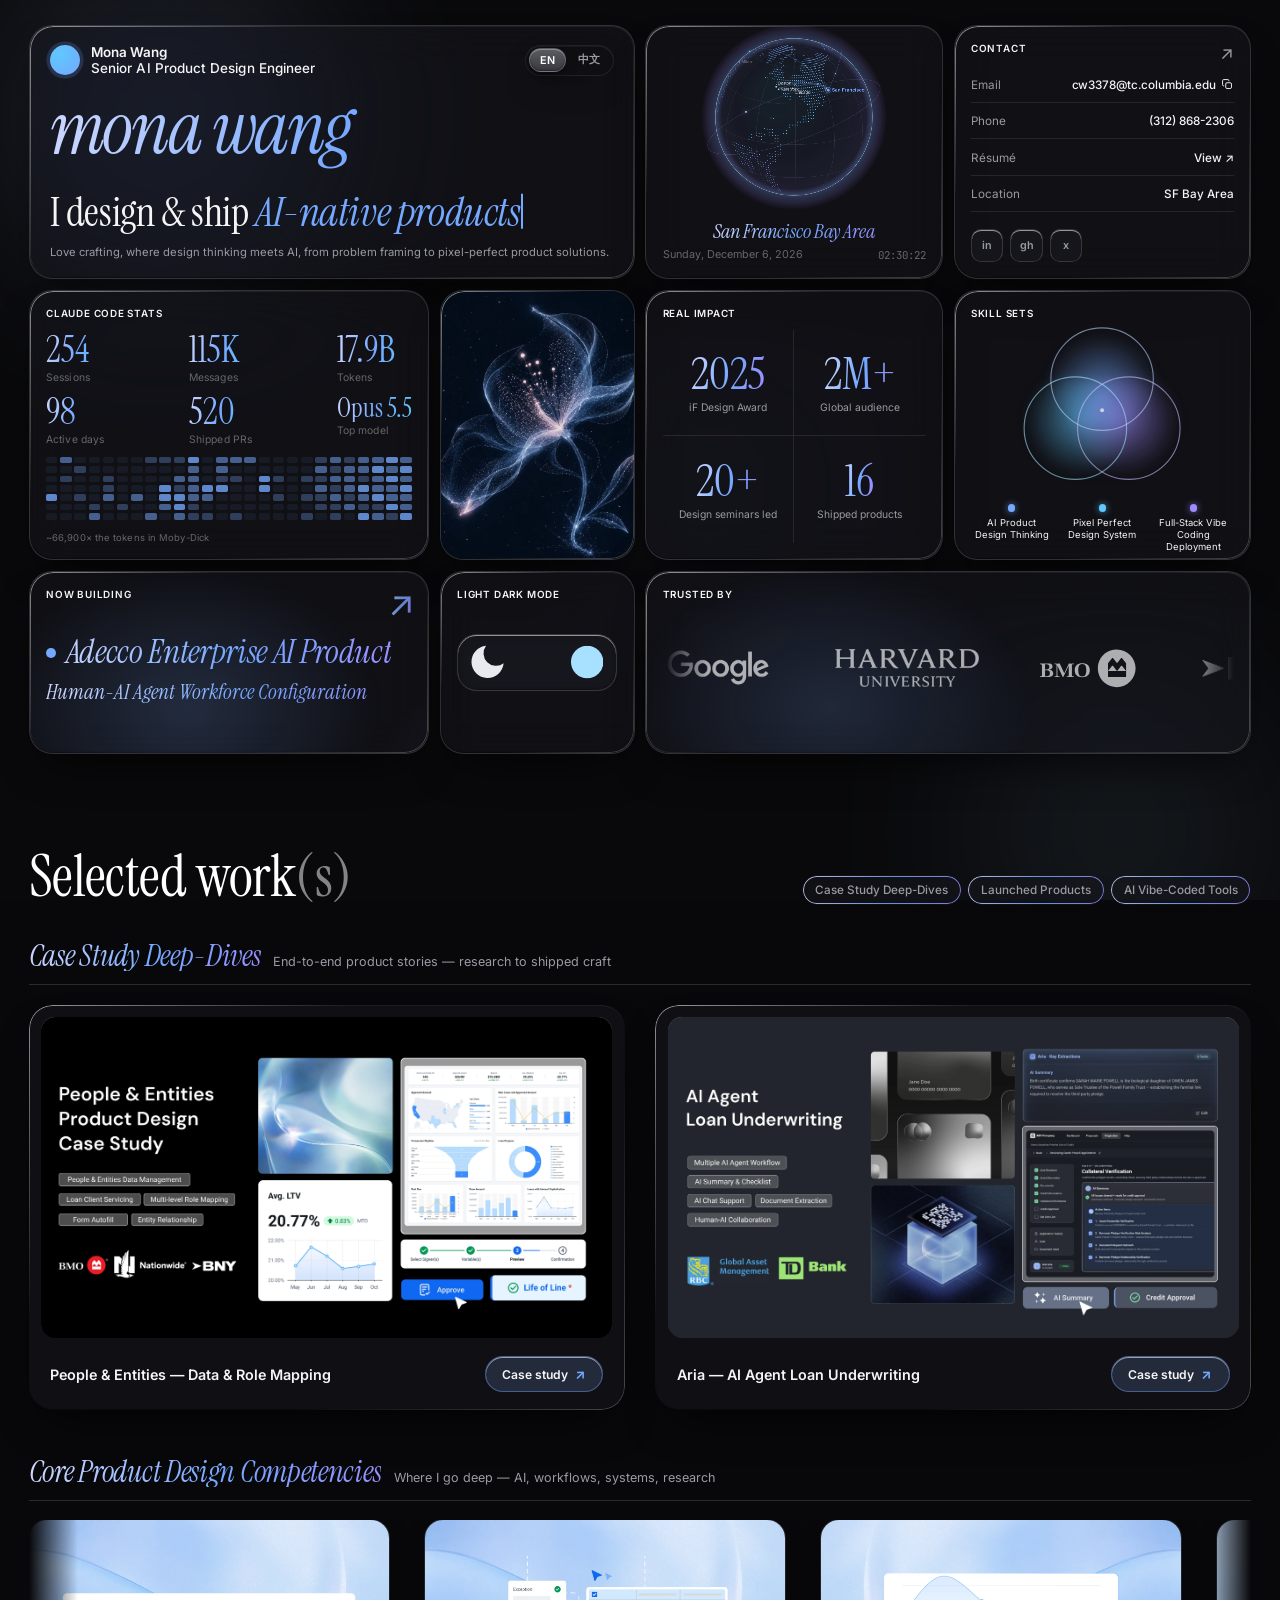
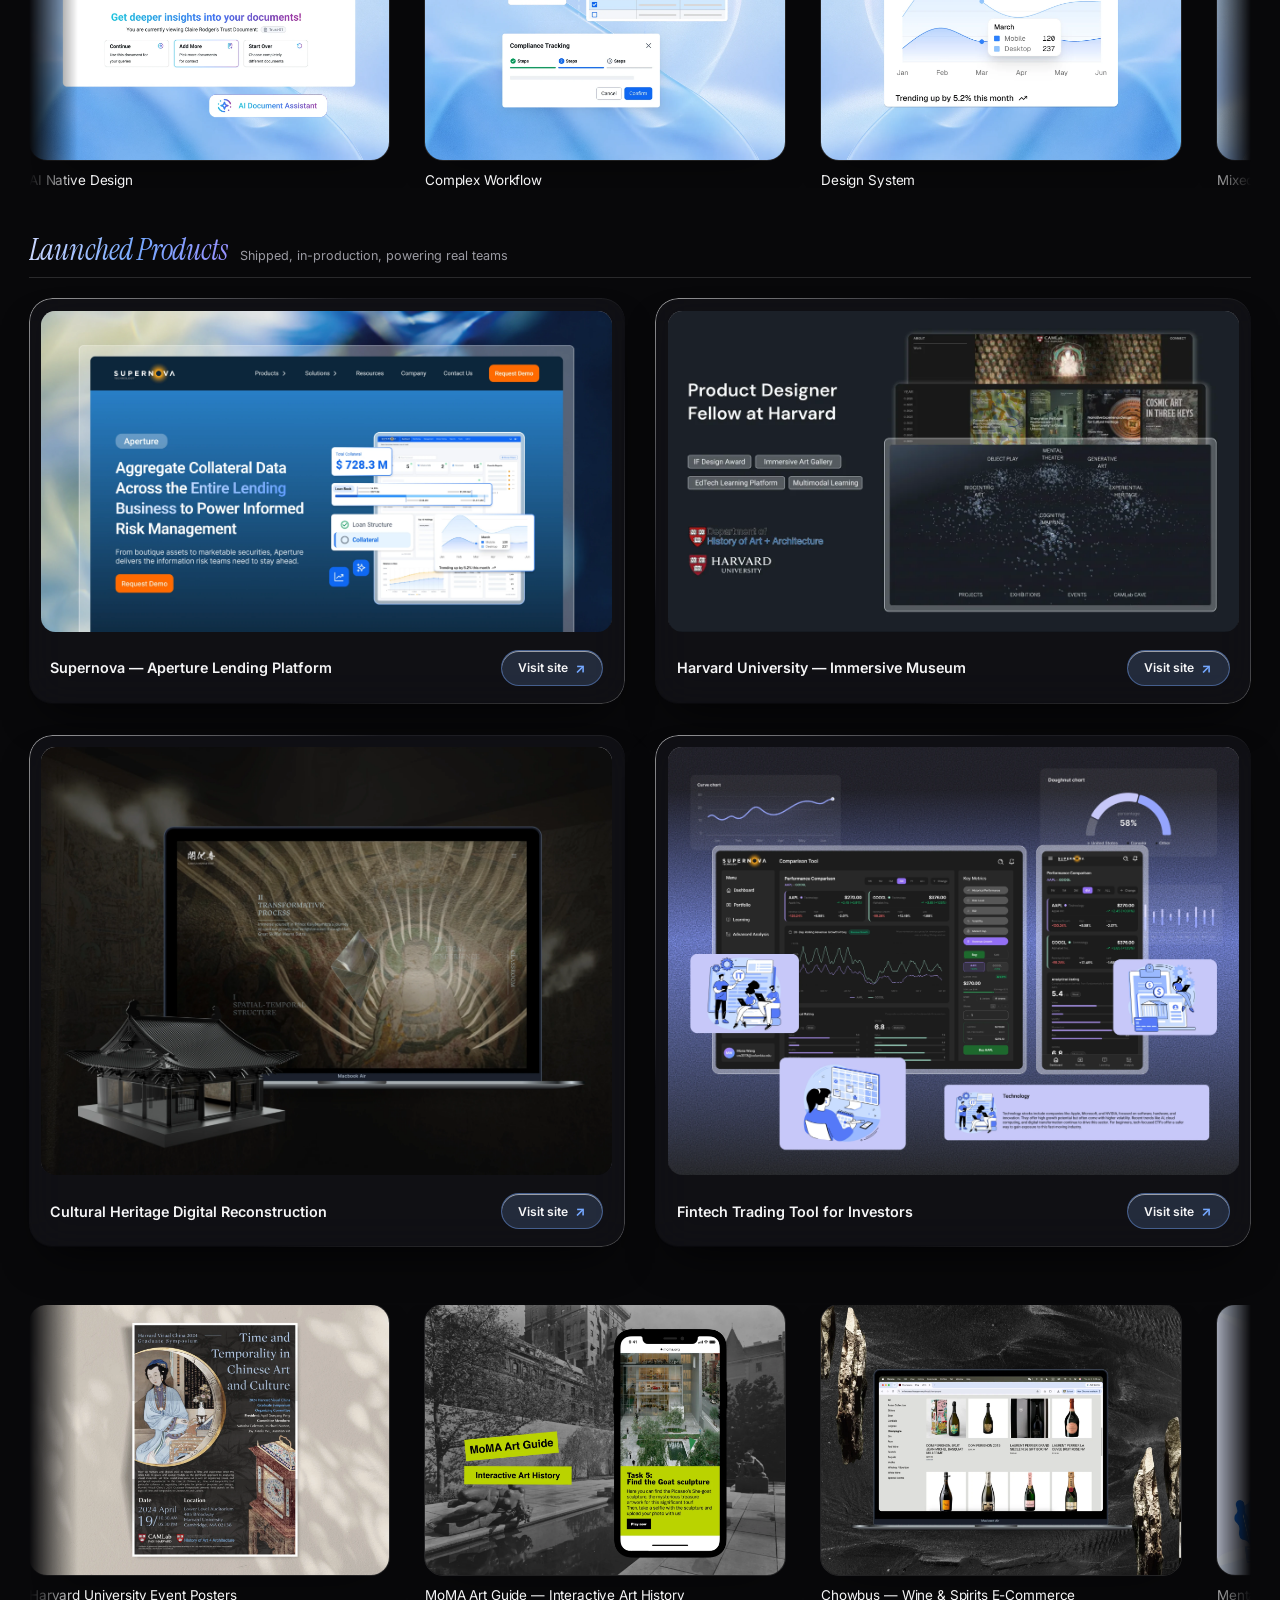
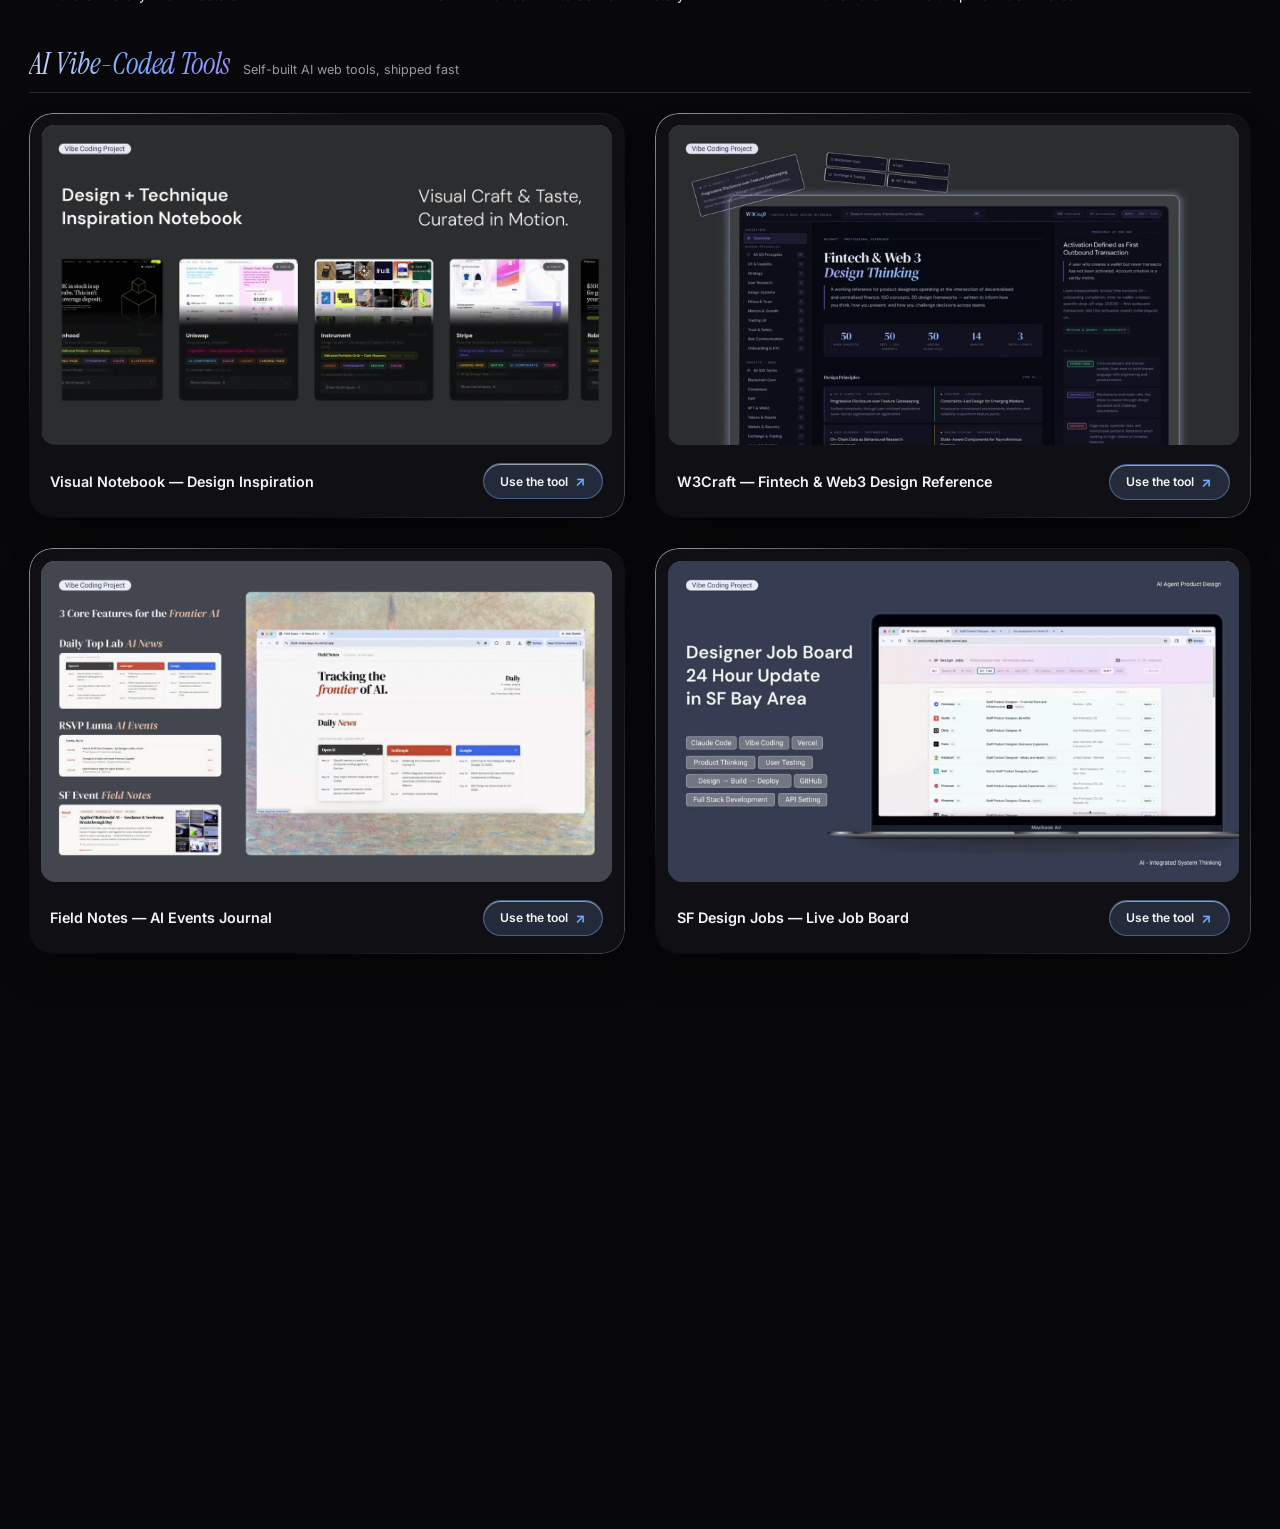
==== index.html @ 16988313 "Merge both accounts into the heatmap; nudge city label up Co-Authored-By: Claude Opus 5 <noreply@ant" ====
<!doctype html>
<html lang="en" data-theme="dark">
<head>
  <meta charset="utf-8" />
  <meta name="viewport" content="width=device-width, initial-scale=1" />
  <!-- paint dark from the very first frame — prevents white flash before styles.css loads -->
  <meta name="color-scheme" content="dark" />
  <style>html{background:#08080a}</style>
  <title>Mona Wang — Product Design Engineer</title>
  <meta name="description" content="Mona Wang — Product Design Engineer designing & shipping AI-native fintech products." />
  <link rel="icon" type="image/png" sizes="32x32" href="assets/favicon-32.png" />
  <link rel="icon" type="image/png" sizes="16x16" href="assets/favicon-16.png" />
  <link rel="apple-touch-icon" sizes="180x180" href="assets/favicon-180.png" />
  <link rel="preconnect" href="https://fonts.googleapis.com" />
  <link rel="preconnect" href="https://fonts.gstatic.com" crossorigin />
  <link href="https://fonts.googleapis.com/css2?family=Instrument+Serif:ital@0;1&family=Inter:wght@400;500;600;700&family=JetBrains+Mono:wght@400;500&display=swap" rel="stylesheet" />
  <link rel="stylesheet" href="styles.css" />
</head>
<body>
  <!-- ambient aurora so the glass has color to refract -->
  <div class="bg-aurora" aria-hidden="true">
    <span class="blob blob--1"></span>
    <span class="blob blob--2"></span>
    <span class="blob blob--3"></span>
    <span class="bg-grain"></span>
  </div>

  <!-- SVG displacement filter — optional edge-refraction (Chromium) -->
  <svg width="0" height="0" style="position:absolute" aria-hidden="true">
    <filter id="glass-refract" x="-20%" y="-20%" width="140%" height="140%">
      <feTurbulence type="fractalNoise" baseFrequency="0.012 0.012" numOctaves="2" seed="7" result="noise"/>
      <feGaussianBlur in="noise" stdDeviation="1.4" result="blurred"/>
      <feDisplacementMap in="SourceGraphic" in2="blurred" scale="14" xChannelSelector="R" yChannelSelector="G"/>
    </filter>
  </svg>

  <main class="stage">
    <!-- ============ DASHBOARD VIEW ============ -->
    <section class="view view--dashboard is-active" id="view-dashboard" aria-label="Dashboard">
      <div class="bento">

        <!-- INTRO -->
        <article class="card card--intro" style="--c:6; --r:3;">
          <header class="intro-top">
            <span class="avatar" aria-hidden="true"></span>
            <div>
              <div class="intro-name">Mona Wang</div>
              <div class="intro-role" data-i18n="role">Senior AI Product Design Engineer</div>
            </div>
            <button class="lang-toggle lang-toggle--intro" aria-label="Switch language / 切换语言">
              <span class="lang-seg" data-lang="en">EN</span>
              <span class="lang-seg" data-lang="zh">中文</span>
            </button>
          </header>
          <div class="logotype" aria-hidden="true">mona wang</div>
          <h1 class="intro-line"><span data-i18n="intro.prefix">I design &amp; ship </span><span class="tw" id="typewriter">AI-native products</span><span class="caret" aria-hidden="true"></span></h1>
          <p class="intro-caption" data-i18n="logo.caption">Love crafting, where design thinking meets AI, from problem framing to pixel-perfect product solutions.</p>
        </article>

        <!-- GLOBE -->
        <article class="card card--globe" style="--c:3; --r:3;">
          <canvas class="globe" id="globe" width="560" height="560" aria-hidden="true"></canvas>
          <div class="globe-city" data-i18n="globe.city">San Francisco Bay Area</div>
          <footer class="intro-foot globe-foot">
            <span id="today">—</span>
            <span class="mono" id="intro-clock">--:--:--</span>
          </footer>
        </article>

        <!-- CONTACT -->
        <article class="card card--contact" style="--c:3; --r:5;">
          <div class="contact-reveal" aria-hidden="true"></div>
          <header class="contact-head">
            <span class="card-label" data-i18n="label.contact">Contact</span>
            <span class="arrow">↗</span>
          </header>
          <ul class="contact-list">
            <li><span data-i18n="contact.email">Email</span><button class="copy-email js-copy" data-copy="cw3378@tc.columbia.edu" aria-label="Copy email address"><span class="copy-email-text">cw3378@tc.columbia.edu</span><svg class="copy-ic" viewBox="0 0 24 24" width="14" height="14" aria-hidden="true"><rect x="9" y="9" width="11" height="11" rx="2.5" fill="none" stroke="currentColor" stroke-width="1.8"/><path d="M6 15H5a2 2 0 0 1-2-2V5a2 2 0 0 1 2-2h8a2 2 0 0 1 2 2v1" fill="none" stroke="currentColor" stroke-width="1.8"/></svg><svg class="copy-ok" viewBox="0 0 24 24" width="14" height="14" aria-hidden="true"><path d="M20 6 9 17l-5-5" fill="none" stroke="currentColor" stroke-width="2.4" stroke-linecap="round" stroke-linejoin="round"/></svg></button></li>
            <li><span data-i18n="contact.phone">Phone</span><a href="tel:+13128682306">(312) 868-2306</a></li>
            <li><span data-i18n="contact.resume">Résumé</span><a href="assets/mona-wang-resume-2027.pdf" target="_blank" rel="noopener" data-i18n="contact.view">View ↗</a></li>
            <li><span data-i18n="contact.location">Location</span><em data-i18n="contact.locVal">SF Bay Area</em></li>
          </ul>
          <nav class="contact-social" aria-label="Social">
            <a href="https://www.linkedin.com/in/monawang36/" target="_blank" rel="noopener" aria-label="LinkedIn">in</a>
            <a href="https://github.com/monadesign-hub?tab=repositories" target="_blank" rel="noopener" aria-label="GitHub">gh</a>
            <a href="https://x.com/monawangdesign" target="_blank" rel="noopener" aria-label="X">x</a>
          </nav>
        </article>

        <!-- LOGOTYPE / MOODBOARD -->
        <article class="card card--ai" style="--c:4; --r:3;">
          <span class="card-label" data-i18n="label.ai">Claude Code Stats</span>
          <div class="ai-stats">
            <div class="ai-stat"><b>254</b><span data-i18n="ai.sessions">Sessions</span></div>
            <div class="ai-stat"><b>115K</b><span data-i18n="ai.messages">Messages</span></div>
            <div class="ai-stat"><b>17.9B</b><span data-i18n="ai.tokens">Tokens</span></div>
            <div class="ai-stat"><b>98</b><span data-i18n="ai.days">Active days</span></div>
            <div class="ai-stat"><b>520</b><span data-i18n="ai.prs">Shipped PRs</span></div>
            <div class="ai-stat"><b class="sm">Opus 5.5</b><span data-i18n="ai.model">Top model</span></div>
          </div>
          <div class="ai-heat" role="img" aria-label="Daily Claude Code activity across both accounts over the past six months">
            <i class="hc"></i><i class="hc"></i><i class="hc"></i><i class="hc"></i><i class="hc l3"></i><i class="hc"></i><i class="hc"></i>
            <i class="hc l2"></i><i class="hc"></i><i class="hc l1"></i><i class="hc"></i><i class="hc"></i><i class="hc"></i><i class="hc"></i>
            <i class="hc"></i><i class="hc l1"></i><i class="hc"></i><i class="hc"></i><i class="hc l1"></i><i class="hc"></i><i class="hc"></i>
            <i class="hc"></i><i class="hc"></i><i class="hc"></i><i class="hc"></i><i class="hc"></i><i class="hc l1"></i><i class="hc l2"></i>
            <i class="hc"></i><i class="hc"></i><i class="hc l1"></i><i class="hc l1"></i><i class="hc l2"></i><i class="hc"></i><i class="hc"></i>
            <i class="hc"></i><i class="hc"></i><i class="hc"></i><i class="hc"></i><i class="hc"></i><i class="hc l1"></i><i class="hc"></i>
            <i class="hc"></i><i class="hc"></i><i class="hc"></i><i class="hc"></i><i class="hc l2"></i><i class="hc"></i><i class="hc"></i>
            <i class="hc l1"></i><i class="hc"></i><i class="hc"></i><i class="hc"></i><i class="hc"></i><i class="hc"></i><i class="hc l2"></i>
            <i class="hc l1"></i><i class="hc"></i><i class="hc"></i><i class="hc l3"></i><i class="hc l3"></i><i class="hc l2"></i><i class="hc"></i>
            <i class="hc l1"></i><i class="hc"></i><i class="hc l2"></i><i class="hc l1"></i><i class="hc l3"></i><i class="hc l3"></i><i class="hc l2"></i>
            <i class="hc l3"></i><i class="hc l2"></i><i class="hc l2"></i><i class="hc l2"></i><i class="hc l2"></i><i class="hc l1"></i><i class="hc l1"></i>
            <i class="hc"></i><i class="hc"></i><i class="hc"></i><i class="hc l3"></i><i class="hc l2"></i><i class="hc"></i><i class="hc l1"></i>
            <i class="hc l2"></i><i class="hc l2"></i><i class="hc l1"></i><i class="hc l3"></i><i class="hc"></i><i class="hc"></i><i class="hc"></i>
            <i class="hc l2"></i><i class="hc"></i><i class="hc l1"></i><i class="hc"></i><i class="hc"></i><i class="hc"></i><i class="hc l1"></i>
            <i class="hc l2"></i><i class="hc"></i><i class="hc"></i><i class="hc"></i><i class="hc"></i><i class="hc"></i><i class="hc"></i>
            <i class="hc"></i><i class="hc"></i><i class="hc l3"></i><i class="hc l3"></i><i class="hc"></i><i class="hc"></i><i class="hc"></i>
            <i class="hc"></i><i class="hc"></i><i class="hc l1"></i><i class="hc"></i><i class="hc l1"></i><i class="hc"></i><i class="hc"></i>
            <i class="hc"></i><i class="hc"></i><i class="hc"></i><i class="hc"></i><i class="hc"></i><i class="hc"></i><i class="hc"></i>
            <i class="hc"></i><i class="hc"></i><i class="hc l1"></i><i class="hc"></i><i class="hc l1"></i><i class="hc"></i><i class="hc l1"></i>
            <i class="hc l1"></i><i class="hc l2"></i><i class="hc l1"></i><i class="hc l2"></i><i class="hc l1"></i><i class="hc l1"></i><i class="hc"></i>
            <i class="hc l2"></i><i class="hc l1"></i><i class="hc l2"></i><i class="hc l1"></i><i class="hc l2"></i><i class="hc l1"></i><i class="hc l1"></i>
            <i class="hc l1"></i><i class="hc l2"></i><i class="hc l2"></i><i class="hc l2"></i><i class="hc l1"></i><i class="hc l2"></i><i class="hc"></i>
            <i class="hc l2"></i><i class="hc l2"></i><i class="hc l1"></i><i class="hc l3"></i><i class="hc l2"></i><i class="hc l1"></i><i class="hc l3"></i>
            <i class="hc l2"></i><i class="hc l3"></i><i class="hc l2"></i><i class="hc l2"></i><i class="hc l3"></i><i class="hc l1"></i><i class="hc l2"></i>
            <i class="hc l3"></i><i class="hc l2"></i><i class="hc l3"></i><i class="hc l2"></i><i class="hc l2"></i><i class="hc l3"></i><i class="hc l1"></i>
            <i class="hc l2"></i><i class="hc l3"></i><i class="hc l2"></i><i class="hc l3"></i><i class="hc l2"></i><i class="hc l2"></i><i class="hc l3"></i>
          </div>
          <p class="ai-foot" data-i18n="ai.foot">~66,900× the tokens in Moby-Dick</p>
        </article>

        <!-- DIGITAL FLORA -->
        <article class="card card--flora" style="--c:3; --r:3;">
          <div class="flora-frame" aria-hidden="true">
            <div class="flora-set flora-set--dark">
              <img class="flora flora-a" src="assets/flora-dark-1.webp" alt="" loading="lazy" />
              <img class="flora flora-b" src="assets/flora-dark-2.webp" alt="" loading="lazy" />
            </div>
            <div class="flora-set flora-set--light">
              <img class="flora flora-a" src="assets/flora-light-1.webp" alt="" loading="lazy" />
              <img class="flora flora-b" src="assets/flora-light-2.webp" alt="" loading="lazy" />
            </div>
          </div>
        </article>

        <!-- STATS -->
        <article class="card card--stats" style="--c:3; --r:3;">
          <span class="card-label" data-i18n="label.impact">Real impact</span>
          <div class="stat-grid">
            <div class="stat"><div class="stat-num">2025</div><div class="stat-cap" data-i18n="stat.award">iF Design Award</div></div>
            <div class="stat"><div class="stat-num" data-count="2" data-suffix="M+">0</div><div class="stat-cap" data-i18n="stat.audience">Global audience</div></div>
            <div class="stat"><div class="stat-num" data-count="20" data-suffix="+">0</div><div class="stat-cap" data-i18n="stat.seminars">Design seminars led</div></div>
            <div class="stat"><div class="stat-num" data-count="16" data-suffix="">0</div><div class="stat-cap" data-i18n="stat.shipped">Shipped products</div></div>
          </div>
        </article>

        <!-- ROLES (delicate venn) -->
        <article class="card card--roles" style="--c:3; --r:3;">
          <span class="card-label" data-i18n="label.skills">Skill sets</span>
          <div class="roles-wrap">
            <svg class="venn" viewBox="20 24 160 160" aria-hidden="true">
              <defs>
                <radialGradient id="g-ai" cx="100" cy="88" r="50" gradientUnits="userSpaceOnUse">
                  <stop offset="0" stop-color="#75A8FF" stop-opacity=".6"/>
                  <stop offset="1" stop-color="#75A8FF" stop-opacity="0"/>
                </radialGradient>
                <radialGradient id="g-ds" cx="82" cy="114" r="50" gradientUnits="userSpaceOnUse">
                  <stop offset="0" stop-color="#5FC8FF" stop-opacity=".6"/>
                  <stop offset="1" stop-color="#5FC8FF" stop-opacity="0"/>
                </radialGradient>
                <radialGradient id="g-fs" cx="118" cy="114" r="50" gradientUnits="userSpaceOnUse">
                  <stop offset="0" stop-color="#9E8CFF" stop-opacity=".6"/>
                  <stop offset="1" stop-color="#9E8CFF" stop-opacity="0"/>
                </radialGradient>
                <filter id="venn-soft" x="-40%" y="-40%" width="180%" height="180%"><feGaussianBlur stdDeviation="6"/></filter>
              </defs>
              <g class="venn-glow" filter="url(#venn-soft)" style="mix-blend-mode:screen">
                <circle cx="100" cy="78" r="46" fill="url(#g-ai)"/>
                <circle cx="76" cy="122" r="46" fill="url(#g-ds)"/>
                <circle cx="124" cy="122" r="46" fill="url(#g-fs)"/>
              </g>
              <g fill="none" stroke-width="1">
                <circle cx="100" cy="78" r="46" stroke="#BCD3FF" stroke-opacity=".58"/>
                <circle cx="76" cy="122" r="46" stroke="#A6E6FF" stroke-opacity=".58"/>
                <circle cx="124" cy="122" r="46" stroke="#CEC1FF" stroke-opacity=".58"/>
              </g>
              <circle class="venn-core" cx="100" cy="106" r="1.8" fill="#fff" opacity=".65"/>
            </svg>
            <ul class="roles-legend">
              <li style="--rc:var(--accent)"><span class="dot"></span><span class="rl-name" data-i18n="role.ai">AI Product Design Thinking</span></li>
              <li style="--rc:var(--accent-2)"><span class="dot"></span><span class="rl-name" data-i18n="role.ds">Pixel Perfect Design System</span></li>
              <li style="--rc:var(--accent-3)"><span class="dot"></span><span class="rl-name" data-i18n="role.fs">Full-Stack Vibe Coding Deployment</span></li>
            </ul>
          </div>
        </article>

        <!-- MODE SWITCH -->
        <article class="card card--mode" style="--c:2; --r:2;">
          <span class="card-label" data-i18n="label.mode">Light Dark Mode</span>
          <button class="mode-toggle" id="mode-toggle" aria-label="Toggle light / dark mode">
            <svg class="mode-ic mode-ic--moon" viewBox="0 0 24 24" aria-hidden="true"><path d="M21 12.8A9 9 0 1 1 11.2 3a7 7 0 0 0 9.8 9.8z" fill="currentColor"/></svg>
            <svg class="mode-ic mode-ic--sun" viewBox="0 0 24 24" aria-hidden="true">
              <circle cx="12" cy="12" r="12" fill="currentColor"/>
            </svg>
            <span class="mode-orb"></span>
          </button>
        </article>

        <!-- NOW / BUILDING (links to live case study) -->
        <a class="card card--now" style="--c:4; --r:2;" href="https://rpotential.ai/" target="_blank" rel="noopener">
          <span class="now-aurora" aria-hidden="true"></span>
          <span class="card-label" data-i18n="label.now">Now building</span>
          <span class="now-arrow" aria-hidden="true">↗</span>
          <div class="now-body">
            <div class="now-title"><span class="pulse" aria-hidden="true"></span><span data-i18n="now.title">Adecco Enterprise AI Product</span></div>
          </div>
          <div class="now-sub" data-i18n="now.sub">Human-AI Agent Workforce Configuration</div>
        </a>

        <!-- CLIENTS -->
        <article class="card card--clients" style="--c:6; --r:2;">
          <span class="clients-aurora" aria-hidden="true"></span>
          <span class="card-label" data-i18n="label.trusted">Trusted by</span>
          <div class="marquee" aria-hidden="true">
            <div class="marquee-track">
              <img class="logo" src="assets/logos/google.png" alt="Google" />
              <img class="logo" src="assets/logos/harvard-wm.png" alt="Harvard" />
              <img class="logo" src="assets/logos/bmo.svg" alt="BMO" />
              <img class="logo" src="assets/logos/bny.svg" alt="BNY" />
              <img class="logo" src="assets/logos/nationwide.svg" alt="Nationwide" />
              <img class="logo" src="assets/logos/td.svg" alt="TD Bank" />
              <img class="logo" src="assets/logos/supernova.svg" alt="Supernova" />
              <img class="logo" src="assets/logos/adecco.svg" alt="Adecco Group" />
              <img class="logo" src="assets/logos/google.png" alt="Google" />
              <img class="logo" src="assets/logos/harvard-wm.png" alt="Harvard" />
              <img class="logo" src="assets/logos/bmo.svg" alt="BMO" />
              <img class="logo" src="assets/logos/bny.svg" alt="BNY" />
              <img class="logo" src="assets/logos/nationwide.svg" alt="Nationwide" />
              <img class="logo" src="assets/logos/td.svg" alt="TD Bank" />
              <img class="logo" src="assets/logos/supernova.svg" alt="Supernova" />
              <img class="logo" src="assets/logos/adecco.svg" alt="Adecco Group" />
            </div>
          </div>
        </article>

      </div>
    </section>

    <!-- ============ SELECTED WORK (same page, below About Me) ============ -->
    <section class="view view--work" id="view-work" aria-label="Selected work">
      <div class="work-head">
        <h2 class="work-title"><span data-i18n="work.title">Selected work</span><span>(s)</span></h2>
        <div class="work-tools">
          <nav class="work-nav" aria-label="Sections">
            <a href="#case-studies" data-i18n="nav.case">Case Study Deep-Dives</a>
            <a href="#launched" data-i18n="nav.launched">Launched Products</a>
            <a href="#vibe-tools" data-i18n="nav.vibe">AI Vibe-Coded Tools</a>
          </nav>
        </div>
      </div>

      <!-- GROUP 1 · Case Study Deep-Dives -->
      <section class="work-group" id="case-studies">
        <header class="wg-head">
          <h3 class="wg-title" data-i18n="nav.case">Case Study Deep-Dives</h3>
          <span class="wg-sub" data-i18n="wg.case.sub">End-to-end product stories — research to shipped craft</span>
        </header>
        <div class="work-features">
          <a class="work-feature" href="https://people-entities-case-study.vercel.app/" target="_blank" rel="noopener">
            <img class="wf-img" src="assets/work-people-entities.webp" alt="People & Entities — Product Design Case Study" loading="lazy" />
            <div class="wf-meta">
              <div class="wf-title" data-i18n="wf.people">People &amp; Entities — Data &amp; Role Mapping</div>
              <span class="wf-cta" data-i18n="cta.case">Case study</span>
            </div>
          </a>
          <a class="work-feature" href="https://aria-case-study-site.vercel.app/" target="_blank" rel="noopener">
            <img class="wf-img" src="assets/work-aria-v3.webp" alt="AI Agent Loan Underwriting" loading="lazy" />
            <div class="wf-meta">
              <div class="wf-title" data-i18n="wf.aria">Aria — AI Agent Loan Underwriting</div>
              <span class="wf-cta" data-i18n="cta.case">Case study</span>
            </div>
          </a>
        </div>
      </section>

      <!-- CORE COMPETENCIES · horizontal scroll -->
      <section class="work-group comp-group">
        <header class="wg-head">
          <h3 class="wg-title" data-i18n="comp.title">Core Product Design Competencies</h3>
          <span class="wg-sub" data-i18n="comp.sub">Where I go deep — AI, workflows, systems, research</span>
        </header>
        <div class="comp-marquee">
          <div class="comp-track" aria-hidden="false">
            <div class="comp-card"><img class="comp-img" src="assets/comp-ai-native.webp" alt="AI Native Design" loading="lazy"/><div class="comp-name" data-i18n="comp.ai">AI Native Design</div></div>
            <div class="comp-card"><img class="comp-img" src="assets/comp-workflow.webp" alt="Complex Workflow" loading="lazy"/><div class="comp-name" data-i18n="comp.workflow">Complex Workflow</div></div>
            <div class="comp-card"><img class="comp-img" src="assets/comp-design-system.webp" alt="Design System" loading="lazy"/><div class="comp-name" data-i18n="comp.system">Design System</div></div>
            <div class="comp-card"><img class="comp-img" src="assets/comp-research.webp" alt="Mixed Method Research" loading="lazy"/><div class="comp-name" data-i18n="comp.research">Mixed Method Research</div></div>
            <!-- duplicate set for seamless loop -->
            <div class="comp-card" aria-hidden="true"><img class="comp-img" src="assets/comp-ai-native.webp" alt="" loading="lazy"/><div class="comp-name" data-i18n="comp.ai">AI Native Design</div></div>
            <div class="comp-card" aria-hidden="true"><img class="comp-img" src="assets/comp-workflow.webp" alt="" loading="lazy"/><div class="comp-name" data-i18n="comp.workflow">Complex Workflow</div></div>
            <div class="comp-card" aria-hidden="true"><img class="comp-img" src="assets/comp-design-system.webp" alt="" loading="lazy"/><div class="comp-name" data-i18n="comp.system">Design System</div></div>
            <div class="comp-card" aria-hidden="true"><img class="comp-img" src="assets/comp-research.webp" alt="" loading="lazy"/><div class="comp-name" data-i18n="comp.research">Mixed Method Research</div></div>
          </div>
        </div>
      </section>

      <!-- GROUP 2 · Launched Products -->
      <section class="work-group" id="launched">
        <header class="wg-head">
          <h3 class="wg-title" data-i18n="nav.launched">Launched Products</h3>
          <span class="wg-sub" data-i18n="wg.launched.sub">Shipped, in-production, powering real teams</span>
        </header>
        <div class="work-features">
          <a class="work-feature" href="https://www.supernovacompanies.com/clients/non-bank-wealth" target="_blank" rel="noopener">
            <img class="wf-img" src="assets/work-supernova.webp" alt="Supernova Aperture — Collateral Risk Platform" loading="lazy" />
            <div class="wf-meta">
              <div class="wf-title" data-i18n="wf.supernova">Supernova — Aperture Lending Platform</div>
              <span class="wf-cta" data-i18n="cta.visit">Visit site</span>
            </div>
          </a>
          <a class="work-feature" href="https://camlab.fas.harvard.edu/#timeline" target="_blank" rel="noopener">
            <video class="wf-img" autoplay loop muted playsinline poster="assets/work-harvard-poster.webp">
              <source src="assets/work-harvard.mp4" type="video/mp4" />
            </video>
            <div class="wf-meta">
              <div class="wf-title" data-i18n="wf.harvard">Harvard University — Immersive Museum</div>
              <span class="wf-cta" data-i18n="cta.visit">Visit site</span>
            </div>
          </a>
          <a class="work-feature" href="https://digitalgandhara.com/" target="_blank" rel="noopener">
            <img class="wf-img" src="assets/work-kaihua.webp" alt="Cultural Heritage Digital Reconstruction" loading="lazy" />
            <div class="wf-meta">
              <div class="wf-title" data-i18n="wf.kaihua">Cultural Heritage Digital Reconstruction</div>
              <span class="wf-cta" data-i18n="cta.visit">Visit site</span>
            </div>
          </a>
          <a class="work-feature" href="https://monachuzhewang.com/work/specialists-9bn67-9f85l" target="_blank" rel="noopener">
            <img class="wf-img" src="assets/work-fintech-edu.webp" alt="Fintech Trading Tool for Investors" loading="lazy" />
            <div class="wf-meta">
              <div class="wf-title" data-i18n="wf.fintech">Fintech Trading Tool for Investors</div>
              <span class="wf-cta" data-i18n="cta.visit">Visit site</span>
            </div>
          </a>
        </div>

        <!-- MORE LAUNCHED · sliding cover gallery -->
        <div class="launch-marquee" aria-label="More launched work">
          <div class="launch-track">
            <div class="launch-card"><video class="launch-img" autoplay loop muted playsinline poster="assets/launch-poster.webp"><source src="assets/launch-poster.mp4" type="video/mp4"/></video><div class="launch-name" data-i18n="launch.poster">Harvard University Event Posters</div></div>
            <div class="launch-card"><img class="launch-img" src="assets/launch-moma.webp" alt="MoMA Art Guide" loading="lazy"/><div class="launch-name" data-i18n="launch.moma">MoMA Art Guide — Interactive Art History</div></div>
            <div class="launch-card"><img class="launch-img" src="assets/launch-mhouse.webp" alt="Chowbus — Wine & Spirits E-Commerce" loading="lazy"/><div class="launch-name" data-i18n="launch.mhouse">Chowbus — Wine &amp; Spirits E-Commerce</div></div>
            <div class="launch-card"><img class="launch-img" src="assets/launch-health.webp" alt="Mental health companion app" loading="lazy"/><div class="launch-name" data-i18n="launch.health">Mental Health — Therapy Booking App</div></div>
            <!-- duplicate set for seamless loop -->
            <div class="launch-card" aria-hidden="true"><video class="launch-img" autoplay loop muted playsinline poster="assets/launch-poster.webp"><source src="assets/launch-poster.mp4" type="video/mp4"/></video><div class="launch-name" data-i18n="launch.poster">Harvard University Event Posters</div></div>
            <div class="launch-card" aria-hidden="true"><img class="launch-img" src="assets/launch-moma.webp" alt="" loading="lazy"/><div class="launch-name" data-i18n="launch.moma">MoMA Art Guide — Interactive Art History</div></div>
            <div class="launch-card" aria-hidden="true"><img class="launch-img" src="assets/launch-mhouse.webp" alt="" loading="lazy"/><div class="launch-name" data-i18n="launch.mhouse">Chowbus — Wine &amp; Spirits E-Commerce</div></div>
            <div class="launch-card" aria-hidden="true"><img class="launch-img" src="assets/launch-health.webp" alt="" loading="lazy"/><div class="launch-name" data-i18n="launch.health">Mental Health — Therapy Booking App</div></div>
          </div>
        </div>
      </section>

      <!-- GROUP 3 · AI Vibe-Coded Tools -->
      <section class="work-group" id="vibe-tools">
        <header class="wg-head">
          <h3 class="wg-title" data-i18n="nav.vibe">AI Vibe-Coded Tools</h3>
          <span class="wg-sub" data-i18n="wg.vibe.sub">Self-built AI web tools, shipped fast</span>
        </header>
        <div class="work-features">
          <a class="work-feature" href="https://designinspiration-iota.vercel.app/" target="_blank" rel="noopener">
            <video class="wf-img" autoplay loop muted playsinline poster="assets/work-notebook-poster.webp">
              <source src="assets/work-notebook.mp4" type="video/mp4" />
            </video>
            <div class="wf-meta">
              <div class="wf-title" data-i18n="wf.notebook">Visual Notebook — Design Inspiration</div>
              <span class="wf-cta" data-i18n="cta.use">Use the tool</span>
            </div>
          </a>
          <a class="work-feature" href="https://monadesign-hub.github.io/fintech/" target="_blank" rel="noopener">
            <video class="wf-img" autoplay loop muted playsinline poster="assets/work-w3craft-poster.webp">
              <source src="assets/work-w3craft.mp4" type="video/mp4" />
            </video>
            <div class="wf-meta">
              <div class="wf-title" data-i18n="wf.w3craft">W3Craft — Fintech &amp; Web3 Design Reference</div>
              <span class="wf-cta" data-i18n="cta.use">Use the tool</span>
            </div>
          </a>
          <a class="work-feature" href="https://field-notes-bay-nu.vercel.app/" target="_blank" rel="noopener">
            <video class="wf-img" autoplay loop muted playsinline poster="assets/work-fieldnotes-poster.webp">
              <source src="assets/work-fieldnotes.mp4" type="video/mp4" />
            </video>
            <div class="wf-meta">
              <div class="wf-title" data-i18n="wf.fieldnotes">Field Notes — AI Events Journal</div>
              <span class="wf-cta" data-i18n="cta.use">Use the tool</span>
            </div>
          </a>
          <a class="work-feature" href="https://sf-productdesign66-jobs.vercel.app/" target="_blank" rel="noopener">
            <video class="wf-img" autoplay loop muted playsinline poster="assets/work-jobs-poster.webp">
              <source src="assets/work-jobs.mp4" type="video/mp4" />
            </video>
            <div class="wf-meta">
              <div class="wf-title" data-i18n="wf.jobs">SF Design Jobs — Live Job Board</div>
              <span class="wf-cta" data-i18n="cta.use">Use the tool</span>
            </div>
          </a>
        </div>
      </section>
    </section>

  </main>

  <script src="globe-data.js"></script>
  <script src="app.js"></script>
</body>
</html>
---- styles.css ----
/* ============================================================
   Mona Wang · Bento Dashboard Portfolio — Phase 1
   Near-mono + warm accent
   ============================================================ */

:root {
  --accent: #75A8FF;
  --accent-2: #5FC8FF;
  --accent-3: #9E8CFF;
  --radius: 26px;
  --gap: 12px;
  --ease: cubic-bezier(.22,.61,.36,1);
  --spring: cubic-bezier(.34,1.56,.64,1);
  --font-ui: -apple-system, BlinkMacSystemFont, "SF Pro Display", "SF Pro Text", "Inter", system-ui, sans-serif;
  --blur: 22px;
}

:root[data-theme="dark"] {
  --bg: #08080a;
  --card: #141416;
  --card-hi: #1c1c20;
  --text: #f5f5f6;
  --muted: #9a9aa2;
  --faint: #66666e;
  --line: rgba(255,255,255,.09);
  --line-hi: rgba(255,255,255,.2);
  /* liquid glass */
  --glass-bg: rgba(28,28,33,.46);
  --glass-bg-hi: rgba(40,40,47,.6);
  --glass-border: rgba(255,255,255,.14);
  --glass-spec: rgba(255,255,255,.55);   /* top-edge specular */
  --glass-sheen: rgba(255,255,255,.14);  /* cursor sheen */
  --shadow: 0 1px 0 rgba(255,255,255,.06) inset, 0 -1px 1px rgba(0,0,0,.4) inset, 0 24px 50px -22px rgba(0,0,0,.85);
  --aurora-a: .3; --aurora-b: .2;
}

:root[data-theme="light"] {
  --bg: #ece7de;
  --card: #ffffff;
  --card-hi: #fbfaf7;
  --text: #17171b;
  --muted: #5a5a62;   /* WCAG: 6.8:1 on white (was #6c6c74 = 5.2, failed on glass) */
  --faint: #606067;   /* WCAG: >=4.6:1 on all card bgs (was #a3a3ab = 2.5, failed) */
  --line: rgba(0,0,0,.08);
  --line-hi: rgba(0,0,0,.18);
  /* liquid glass */
  --glass-bg: rgba(255,255,255,.5);
  --glass-bg-hi: rgba(255,255,255,.68);
  --glass-border: rgba(255,255,255,.75);
  --glass-spec: rgba(255,255,255,.95);
  --glass-sheen: rgba(255,255,255,.6);
  --shadow: 0 1px 0 rgba(255,255,255,.9) inset, 0 -1px 1px rgba(0,0,0,.06) inset, 0 24px 46px -24px rgba(70,50,30,.3);
  --aurora-a: .5; --aurora-b: .5;
}

* { box-sizing: border-box; margin: 0; padding: 0; }

html { -webkit-font-smoothing: antialiased; text-rendering: optimizeLegibility; background: var(--bg); }

/* global UI scale — the whole page is px-based, so one zoom keeps every
   proportion intact. Only on wide screens: below 1100px the responsive
   breakpoints already handle sizing and zoom would skew them. */
:root { --ui-scale: .9; }
@media (min-width: 1100px) {
  body { zoom: var(--ui-scale); }
  .stage { min-height: calc(100vh / var(--ui-scale)); }
}
/* keep native UI (scrollbars, form controls) matched to the active theme */
:root[data-theme="dark"]  { color-scheme: dark; }
:root[data-theme="light"] { color-scheme: light; }

body {
  font-family: var(--font-ui);
  background: var(--bg);
  color: var(--text);
  min-height: 100vh;
  overflow-x: hidden;
  transition: background .5s var(--ease), color .5s var(--ease);
}

.mono { font-family: ui-monospace, "SF Mono", "JetBrains Mono", monospace; }

.stage {
  max-width: 1440px;
  margin: 0 auto;
  padding: 28px 32px 80px;
  min-height: 100vh;
  position: relative;
  z-index: 1;
}

/* ---------- ambient aurora ---------- */
.bg-aurora {
  position: fixed; inset: 0; z-index: 0; overflow: hidden;
  pointer-events: none;
  transition: opacity .6s var(--ease);
}
.blob {
  position: absolute; border-radius: 50%;
  filter: blur(90px);
  will-change: transform;
}
.blob--1 {
  width: 44vw; height: 44vw; top: -12vw; left: -8vw;
  background: radial-gradient(circle, color-mix(in srgb, var(--accent) 90%, #fff), transparent 68%);
  opacity: var(--aurora-a);
  animation: drift1 26s var(--ease) infinite alternate;
}
.blob--2 {
  width: 40vw; height: 40vw; bottom: -14vw; right: -6vw;
  background: radial-gradient(circle, color-mix(in srgb, var(--accent-2) 90%, #fff), transparent 66%);
  opacity: var(--aurora-b);
  animation: drift2 32s var(--ease) infinite alternate;
}
.blob--3 {
  width: 34vw; height: 34vw; top: 32%; left: 40%;
  background: radial-gradient(circle, color-mix(in srgb, #6b7cff 60%, #fff), transparent 68%);
  opacity: calc(var(--aurora-b) * .5);
  animation: drift3 38s var(--ease) infinite alternate;
}
.bg-grain {
  position: absolute; inset: -50%;
  background-image: url("data:image/svg+xml,%3Csvg xmlns='http://www.w3.org/2000/svg' width='140' height='140'%3E%3Cfilter id='n'%3E%3CfeTurbulence type='fractalNoise' baseFrequency='0.9' numOctaves='2'/%3E%3C/filter%3E%3Crect width='100%25' height='100%25' filter='url(%23n)' opacity='0.4'/%3E%3C/svg%3E");
  opacity: .04; mix-blend-mode: overlay;
}
@keyframes drift1 { to { transform: translate(8vw, 6vw) scale(1.15); } }
@keyframes drift2 { to { transform: translate(-7vw, -5vw) scale(1.1); } }
@keyframes drift3 { to { transform: translate(-10vw, 4vw) scale(1.2); } }

/* dark mode: neutralize the aurora toward near-black (less navy) */
:root[data-theme="dark"] .blob--1 { background: radial-gradient(circle, color-mix(in srgb, var(--accent) 40%, #5a5a64), transparent 66%); }
:root[data-theme="dark"] .blob--2 { background: radial-gradient(circle, color-mix(in srgb, var(--accent-2) 32%, #54545e), transparent 66%); }
:root[data-theme="dark"] .blob--3 { background: radial-gradient(circle, color-mix(in srgb, #6b7cff 28%, #4a4a53), transparent 70%); opacity: calc(var(--aurora-b) * .4); }

/* ---------- views (single long-scroll page: About Me → Selected work) ---------- */
.view { display: block; animation: viewIn .5s var(--ease); }
.view--work { margin-top: 104px; }
@keyframes viewIn { from { opacity: 0; transform: translateY(8px) scale(.994); } to { opacity: 1; transform: none; } }
@media (max-width: 560px) { .view--work { margin-top: 64px; } }

/* ---------- bento grid ---------- */
.bento {
  display: grid;
  grid-template-columns: repeat(12, 1fr);
  grid-auto-rows: 92px;
  gap: var(--gap);
}
/* band C (now / mode / clients) carries less content than A and B, so it gets
   shorter rows — only above the responsive breakpoints, which retile entirely */
@media (min-width: 901px) {
  .bento { grid-template-rows: repeat(3, 86px) repeat(3, 92px) repeat(2, 96px); }
}
/* explicit tiling — three clean bands, no holes
   A(r1-3): intro c1-6 | globe c7-9 | contact c10-12
   B(r4-6): ai c1-5   | flora c5-7 | stats c7-9 | radar c10-12
   C(r7-8): now c1-4  | mode c5-6  | clients c7-12                */
.card--intro   { grid-column: 1 / 7;   grid-row: 1 / 4; }
.card--globe   { grid-column: 7 / 10;  grid-row: 1 / 4; }
.card--contact { grid-column: 10 / 13; grid-row: 1 / 4; }
.card--ai      { grid-column: 1 / 5;   grid-row: 4 / 7; }
.card--flora   { grid-column: 5 / 7;   grid-row: 4 / 7; }
.card--stats   { grid-column: 7 / 10;  grid-row: 4 / 7; }
.card--roles   { grid-column: 10 / 13; grid-row: 4 / 7; }
.card--now     { grid-column: 1 / 5;   grid-row: 7 / 9; }
.card--mode    { grid-column: 5 / 7;   grid-row: 7 / 9; }
.card--clients { grid-column: 7 / 13;  grid-row: 7 / 9; }

.card {
  position: relative;
  background: var(--glass-bg);
  backdrop-filter: blur(var(--blur)) saturate(180%);
  -webkit-backdrop-filter: blur(var(--blur)) saturate(180%);
  border: 1px solid var(--glass-border);
  border-radius: var(--radius);
  padding: 18px;
  overflow: hidden;
  box-shadow: var(--shadow);
  transition: transform .5s var(--spring), box-shadow .5s var(--ease), background .5s var(--ease);
  opacity: 0;
  translate: 0 14px;
  animation: cardIn .6s var(--ease) forwards;
  animation-delay: calc(var(--i, 0) * 55ms);
}
@keyframes cardIn { to { opacity: 1; translate: 0 0; } }

/* specular edge — bright top-left, fading around the rim */
.card::before {
  content: ""; position: absolute; inset: 0; border-radius: inherit;
  padding: 1px; pointer-events: none; z-index: 3;
  background: linear-gradient(135deg,
      var(--glass-spec) 0%,
      transparent 32%,
      transparent 66%,
      color-mix(in srgb, var(--glass-spec) 45%, transparent) 100%);
  -webkit-mask: linear-gradient(#000 0 0) content-box, linear-gradient(#000 0 0);
  -webkit-mask-composite: xor; mask-composite: exclude;
}
/* cursor-follow sheen — the "liquid" life */
.card::after {
  content: ""; position: absolute; inset: 0; border-radius: inherit;
  pointer-events: none; z-index: 1; opacity: 0;
  transition: opacity .5s var(--ease);
  background:
    radial-gradient(220px 220px at var(--mx, 50%) var(--my, 50%), var(--glass-sheen), transparent 60%),
    radial-gradient(130% 92% at 50% 122%, color-mix(in srgb, var(--accent) 34%, transparent), transparent 62%);
}
.card:hover { transform: translateY(-4px); box-shadow: var(--shadow), 0 30px 60px -28px rgba(0,0,0,.6); }
.card:hover::after { opacity: 1; }
.card > * { position: relative; z-index: 2; }

.card-label {
  font-size: 11px;
  letter-spacing: .08em;
  text-transform: uppercase;
  color: var(--text);
  font-weight: 600;
}

/* ---------- intro ---------- */
.card--intro { display: flex; flex-direction: column; gap: 10px; padding: 20px 22px; }
.intro-top { display: flex; align-items: center; gap: 12px; }
.avatar {
  width: 34px; height: 34px; border-radius: 50%;
  background: radial-gradient(circle at 30% 30%, var(--accent-2), var(--accent));
  box-shadow: 0 0 0 4px color-mix(in srgb, var(--accent) 18%, transparent);
}
.intro-name { font-weight: 600; font-size: 15px; }
.intro-role { font-size: 15px; font-weight: 500; letter-spacing: .005em; color: var(--text); }
.intro-line {
  font-family: "Instrument Serif", serif;
  font-weight: 400;
  font-size: clamp(32px, 3.6vw, 50px);
  line-height: 1.05;
  letter-spacing: -.01em;
  margin-top: auto;
}
.tw { color: var(--accent); font-style: italic; }
.caret {
  display: inline-block; width: 2px; height: .85em;
  background: var(--accent); margin-left: 2px;
  transform: translateY(3px);
  animation: blink 1s steps(1) infinite;
}
@keyframes blink { 50% { opacity: 0; } }
.intro-caption { font-size: 12.5px; line-height: 1.45; color: var(--muted); }
.intro-foot {
  display: flex; justify-content: space-between; align-items: center;
  font-size: 12px; color: var(--faint); border-top: 1px solid var(--line); padding-top: 12px;
}

/* ---------- globe ---------- */
.card--globe { display: flex; flex-direction: column; align-items: center; justify-content: flex-end; }
/* the globe is the card: it fills the frame, with the city + clock riding on top */
.globe {
  position: absolute; left: 50%; top: 36%; transform: translate(-50%, -50%);
  width: 100%; max-width: 208px; aspect-ratio: 1 / 1; height: auto;
  pointer-events: none; z-index: 1;
}
.card--globe .globe-city, .card--globe .globe-foot { position: relative; z-index: 2; }
/* no rule across the globe card — and the globe sits higher so the city
   name clears the sphere instead of printing over it */
.globe-foot { width: 100%; margin-top: 4px; border-top: 0; padding-top: 0; }
.globe-city {
  font-family: "Instrument Serif", serif; font-style: italic; font-weight: 400;
  font-size: clamp(19px, 1.7vw, 25px); letter-spacing: 0; white-space: nowrap;
  margin-top: -4px;
  background: linear-gradient(100deg, #cdd8ff, var(--accent), var(--accent-3), var(--accent-2), #cdd8ff);
  background-size: 220% auto;
  -webkit-background-clip: text; background-clip: text;
  -webkit-text-fill-color: transparent; color: transparent;
  animation: monaFlow 8s linear infinite;
}

/* ---------- contact ---------- */
.card--contact { display: flex; flex-direction: column; }
.contact-reveal { display: none; }   /* superseded by the shared .card hover glow */
.contact-head { display: flex; justify-content: space-between; align-items: flex-start; }
.arrow { font-size: 20px; color: var(--muted); transition: transform .4s var(--ease), color .4s; }
.card--contact:hover .arrow { transform: translate(3px,-3px); color: var(--accent); }
.contact-list { list-style: none; margin: auto 0; display: flex; flex-direction: column; gap: 2px; }
.contact-list li {
  display: flex; justify-content: space-between; align-items: center;
  padding: 11px 0; border-bottom: 1px solid var(--line);
  font-size: 13px;
}
.contact-list li span { color: var(--muted); }
.contact-list a, .contact-list em { color: var(--text); text-decoration: none; font-style: normal; font-weight: 500; }
.contact-list a:hover { color: var(--accent); }
/* email row: address + copy icon */
.copy-email {
  display: inline-flex; align-items: center; gap: 6px;
  background: none; border: 0; padding: 0; margin: 0; cursor: pointer;
  font: inherit; font-weight: 500; letter-spacing: -.01em;
  color: var(--text); transition: color .3s var(--ease);
}
.copy-email:hover { color: var(--accent); }
.copy-email .copy-email-text { color: inherit; }   /* white (not the muted label grey); follows hover/copied */
.copy-ic, .copy-ok { flex: none; }
.copy-ok { display: none; color: var(--accent-2); }
.copy-email.is-copied { color: var(--accent-2); }
.copy-email.is-copied .copy-ic { display: none; }
.copy-email.is-copied .copy-ok { display: inline-block; }
.contact-social { display: flex; gap: 8px; margin-top: 14px; }
.contact-social a {
  width: 36px; height: 36px; border-radius: 11px;
  display: grid; place-items: center;
  background: var(--glass-bg); border: 1px solid var(--glass-border);
  backdrop-filter: blur(10px) saturate(150%); -webkit-backdrop-filter: blur(10px) saturate(150%);
  box-shadow: 0 1px 0 var(--glass-spec) inset;
  color: var(--muted); text-decoration: none; font-size: 12px; font-weight: 600;
  transition: color .3s, border-color .3s, transform .3s var(--spring);
}
.contact-social a:hover { color: var(--accent); border-color: var(--accent); transform: translateY(-2px); }

/* ---------- logotype ---------- */

.logotype {
  font-family: "Instrument Serif", serif;
  font-style: italic;
  font-size: clamp(72px, 9vw, 128px);
  line-height: .8;
  letter-spacing: -.03em;
  margin: 6px 0;
  background: linear-gradient(100deg, #cdd8ff, var(--accent), var(--accent-3), var(--accent-2), #cdd8ff);
  background-size: 220% auto;
  -webkit-background-clip: text; background-clip: text;
  -webkit-text-fill-color: transparent; color: transparent;
  animation: monaFlow 8s linear infinite;
}
@keyframes monaFlow { to { background-position: -220% center; } }

/* the logotype now lives in the intro card — smaller, and it shares the
   vertical slack with the headline rather than dominating it */
/* bigger, and line-height .8 from the shared rule clips the italic g descender */
.card--intro .logotype { font-size: clamp(54px, 6.4vw, 96px); line-height: 1; margin: auto 0 2px; padding-bottom: .04em; transform: translateY(-2px); }
.logo-caption { font-size: 13px; color: var(--muted); line-height: 1.4; }

/* ---------- AI pair-coding (stats + activity heatmap) ---------- */
.card--ai { display: flex; flex-direction: column; gap: 12px; }
/* content-width columns spread edge to edge, so the row reads evenly
   distributed instead of three left-aligned thirds */
.ai-stats { display: grid; grid-template-columns: repeat(3, auto); justify-content: space-between; gap: 14px 10px; margin-top: 4px; }
.ai-stat { display: flex; flex-direction: column; gap: 2px; }
.ai-stat b {
  font-family: "Instrument Serif", serif; font-weight: 400;
  font-size: clamp(30px, 3.1vw, 43px); line-height: 1;
  background: linear-gradient(100deg, #cdd8ff, var(--accent), var(--accent-2));
  -webkit-background-clip: text; background-clip: text;
  -webkit-text-fill-color: transparent; color: transparent;
}
.ai-stat b.sm { font-size: clamp(23px, 2.3vw, 32px); }
.ai-stat span { font-size: 11.5px; color: var(--faint); letter-spacing: .01em; }

/* heatmap — one hue, light→dark (sequential); empty days stay surface-level */
.ai-heat {
  display: grid; grid-auto-flow: column;
  grid-template-rows: repeat(7, 1fr);
  grid-auto-columns: 1fr;
  gap: 3px; margin: auto 0; width: 100%; height: 70px;
}
.ai-heat .hc {
  border-radius: 2px;
  background: color-mix(in srgb, var(--accent) 7%, transparent);
}
.ai-heat .hc.l1 { background: color-mix(in srgb, var(--accent) 30%, transparent); }
.ai-heat .hc.l2 { background: color-mix(in srgb, var(--accent) 52%, transparent); }
.ai-heat .hc.l3 { background: color-mix(in srgb, var(--accent) 78%, transparent); }
.ai-foot { font-size: 10.5px; color: var(--faint); letter-spacing: .01em; }

/* ---------- digital flora (image widget) ---------- */
.card--flora { padding: 0; }
.card--flora .card-label { position: absolute; top: 16px; left: 16px; z-index: 5; text-shadow: 0 1px 8px rgba(0,0,0,.45); }
:root[data-theme="light"] .card--flora .card-label { text-shadow: 0 1px 8px rgba(255,255,255,.6); }
.flora-frame { position: absolute; inset: 0; z-index: 2; }
/* theme sets (each holds the original + new flower) */
.flora-set { position: absolute; inset: 0; transition: opacity .5s var(--ease); }
.flora-set--light { opacity: 0; }
:root[data-theme="light"] .flora-set--dark { opacity: 0; }
:root[data-theme="light"] .flora-set--light { opacity: 1; }
/* dark blooms: desaturate + screen-blend so the dark bg melts into the card */
.flora-set--dark .flora { filter: saturate(.72) brightness(.92); mix-blend-mode: screen; }
.flora {
  position: absolute; inset: 0; width: 100%; height: 100%;
  object-fit: cover; object-position: 55% 50%;
  /* soft vignette so the image edges dissolve into the card */
  -webkit-mask: radial-gradient(125% 120% at 50% 44%, #000 52%, transparent 100%);
          mask: radial-gradient(125% 120% at 50% 44%, #000 52%, transparent 100%);
}
/* breathing bloom on both + slow crossfade between the two flowers */
.flora-a { animation: floraBloom 16s ease-in-out infinite, floraFadeA 20s ease-in-out infinite; }
.flora-b { animation: floraBloom 16s ease-in-out infinite, floraFadeB 20s ease-in-out infinite; opacity: 0; }
@keyframes floraBloom {
  0%, 100% { transform: scale(1.04) rotate(-0.7deg); }
  50%      { transform: scale(1.11) rotate(1deg); }
}
@keyframes floraFadeA { 0%, 40% { opacity: 1; } 50%, 90% { opacity: 0; } 100% { opacity: 1; } }
@keyframes floraFadeB { 0%, 40% { opacity: 0; } 50%, 90% { opacity: 1; } 100% { opacity: 0; } }
.card--flora:hover .flora-a, .card--flora:hover .flora-b { animation-duration: 8s, 20s; }

/* ---------- stats ---------- */
.card--stats { display: flex; flex-direction: column; }
.stat-grid {
  flex: 1; display: grid;
  grid-template-columns: 1fr 1fr; grid-template-rows: 1fr 1fr;
  margin-top: 12px;
}
.stat {
  display: flex; flex-direction: column; align-items: center; justify-content: center;
  text-align: center; gap: 6px; padding: 6px 8px;
}
.stat:nth-child(odd)   { border-right: 1px solid var(--line); }
.stat:nth-child(-n+2)  { border-bottom: 1px solid var(--line); }
.stat-num {
  font-family: "Instrument Serif", serif;
  font-size: 50px; line-height: 1;
  font-variant-numeric: tabular-nums;
  background: linear-gradient(100deg, #cdd8ff, var(--accent), var(--accent-3), var(--accent-2), #cdd8ff);
  background-size: 220% auto;
  -webkit-background-clip: text; background-clip: text;
  -webkit-text-fill-color: transparent; color: transparent;
  animation: monaFlow 8s linear infinite;
}
.stat:nth-child(2) .stat-num { animation-delay: -2s; }
.stat:nth-child(3) .stat-num { animation-delay: -4s; }
.stat:nth-child(4) .stat-num { animation-delay: -6s; }
.stat-cap { font-size: 11.5px; color: var(--muted); line-height: 1.25; }

/* ---------- roles (delicate venn) ---------- */
.card--roles { display: flex; flex-direction: column; }
.roles-wrap { display: flex; flex-direction: column; align-items: center; gap: 8px; margin: auto 0; width: 100%; }
.venn { width: 100%; max-width: 198px; aspect-ratio: 1 / 1; height: auto; flex: none; overflow: visible; }
.venn-core { animation: vennCore 7s ease-in-out infinite; }
@keyframes vennCore { 0%, 100% { opacity: .55; r: 2.2px; } 50% { opacity: 1; r: 2.8px; } }
.roles-legend { list-style: none; display: flex; flex-direction: row; justify-content: center; align-items: flex-start; gap: 10px; width: 100%; }
.roles-legend li { display: flex; flex-direction: column; align-items: center; text-align: center; gap: 6px; flex: 1 1 0; min-width: 0; }
.roles-legend .dot {
  width: 8px; height: 8px; border-radius: 50%; background: var(--rc); flex: none;
  box-shadow: 0 0 8px color-mix(in srgb, var(--rc) 70%, transparent);
}
.rl-name { font-size: 10.5px; line-height: 1.25; color: var(--text); }

/* ---------- mode switch ---------- */
.card--mode { display: flex; align-items: center; justify-content: center; }
.card--mode .card-label { position: absolute; top: 18px; left: 18px; z-index: 3; }
.mode-toggle {
  margin: 0;
  width: 100%; height: 64px; border-radius: 22px;
  border: 1px solid var(--glass-border);
  background: var(--glass-bg);
  backdrop-filter: blur(14px) saturate(160%); -webkit-backdrop-filter: blur(14px) saturate(160%);
  box-shadow: 0 1px 0 var(--glass-spec) inset, 0 -1px 2px rgba(0,0,0,.25) inset;
  position: relative; cursor: pointer; overflow: hidden;
  transition: background .5s var(--ease);
}
/* suppress the default blue ring after mouse clicks; keep one for keyboard nav */
.mode-toggle:focus { outline: none; }
.mode-toggle:focus-visible {
  outline: 2px solid color-mix(in srgb, var(--accent) 55%, transparent);
  outline-offset: 3px;
}
/* sun / moon icons on the track */
.mode-ic {
  position: absolute; top: 50%; transform: translateY(-50%);
  width: 36px; height: 36px; color: var(--muted); pointer-events: none; z-index: 1;
  transition: color .5s var(--ease);
}
/* every shape reads as a ~36px circle; centers sit exactly where the orb
   rests (33px from each edge). The crescent glyph fills only ~75% of its
   viewBox, so its box is upscaled to compensate */
.mode-ic--moon { left: 9px; width: 48px; height: 48px; }
.mode-ic--sun  { right: 15px; }
/* the visible (destination) icon reads brighter */
:root[data-theme="dark"]  .mode-ic--sun  { color: color-mix(in srgb, var(--accent-2) 55%, #fff); }
:root[data-theme="light"] .mode-ic--moon { color: color-mix(in srgb, var(--accent) 60%, var(--text)); }
/* crescent-moon thumb */
.mode-orb {
  position: absolute; z-index: 2; top: 50%; left: 9px; transform: translateY(-50%);
  width: 48px; height: 48px; border-radius: 0;
  background: #e9eaef;
  /* same crescent path as the .mode-ic--moon svg, so both themes share one moon shape */
  -webkit-mask: url("data:image/svg+xml,%3Csvg xmlns='http://www.w3.org/2000/svg' viewBox='0 0 24 24'%3E%3Cpath d='M21 12.8A9 9 0 1 1 11.2 3a7 7 0 0 0 9.8 9.8z'/%3E%3C/svg%3E") center / contain no-repeat;
          mask: url("data:image/svg+xml,%3Csvg xmlns='http://www.w3.org/2000/svg' viewBox='0 0 24 24'%3E%3Cpath d='M21 12.8A9 9 0 1 1 11.2 3a7 7 0 0 0 9.8 9.8z'/%3E%3C/svg%3E") center / contain no-repeat;
  transition: left .55s var(--spring), background .5s var(--ease);
}
:root[data-theme="light"] .mode-orb {
  left: calc(100% - 57px);
  /* flat 36px disc drawn inside the 48px box (75% of closest-side) */
  background: radial-gradient(closest-side, var(--accent-2) 0 75%, transparent 76%);
  -webkit-mask: none; mask: none;                     /* full disc = sun */
}
/* hide whichever icon sits under the thumb */
:root[data-theme="dark"]  .mode-ic--moon { opacity: 0; }
:root[data-theme="light"] .mode-ic--sun  { opacity: 0; }

/* ---------- now building ---------- */
.card--now { display: flex; flex-direction: column; justify-content: center; gap: 10px; text-decoration: none; color: inherit; cursor: pointer; }
.card--now .card-label { position: absolute; top: 18px; left: 18px; z-index: 3; }
/* drifting gradient aurora inside the card */
.card--now .now-aurora {
  position: absolute; inset: 0; z-index: 0; border-radius: inherit; overflow: hidden;
  pointer-events: none; opacity: .5; transition: opacity .5s var(--ease);
  background:
    radial-gradient(38% 62% at 22% 42%, color-mix(in srgb, var(--accent) 36%, transparent), transparent 72%),
    radial-gradient(42% 56% at 78% 62%, color-mix(in srgb, var(--accent-3) 32%, transparent), transparent 72%);
  background-size: 180% 180%, 180% 180%; background-repeat: no-repeat;
  animation: nowAurora 16s ease-in-out infinite;
}
@keyframes nowAurora {
  0%, 100% { background-position: 0% 30%, 100% 70%; }
  50%      { background-position: 90% 60%, 8% 42%; }
}
.card--now:hover .now-aurora { opacity: .92; }
.now-arrow {
  position: absolute; top: 14px; right: 16px; z-index: 3;
  font-size: 40px; line-height: 1;
  background: linear-gradient(100deg, #cdd8ff, var(--accent), var(--accent-3), var(--accent-2), #cdd8ff);
  background-size: 220% auto;
  -webkit-background-clip: text; background-clip: text;
  -webkit-text-fill-color: transparent; color: transparent;
  animation: monaFlow 8s linear infinite;
  transition: transform .35s var(--ease), opacity .35s var(--ease);
  opacity: .8;
}
.card--now:hover .now-arrow { transform: translate(4px, -4px); opacity: 1; }
.now-body { display: flex; align-items: center; position: relative; z-index: 2; margin-top: 18px; }
.pulse {
  width: 11px; height: 11px; border-radius: 50%; background: var(--accent);
  display: inline-block; vertical-align: middle; margin: -4px 11px 0 0;
  box-shadow: 0 0 0 0 color-mix(in srgb, var(--accent) 60%, transparent);
  animation: pulse 2s infinite;
}
@keyframes pulse {
  0% { box-shadow: 0 0 0 0 color-mix(in srgb, var(--accent) 55%, transparent); }
  70% { box-shadow: 0 0 0 12px transparent; }
  100% { box-shadow: 0 0 0 0 transparent; }
}
.now-title {
  font-family: "Instrument Serif", serif; font-style: italic; font-weight: 400;
  font-size: clamp(24px, 2.9vw, 39px); line-height: 1.05; letter-spacing: -.01em;
  white-space: nowrap;
  background: linear-gradient(100deg, #cdd8ff, var(--accent), var(--accent-3), var(--accent-2), #cdd8ff);
  background-size: 220% auto;
  -webkit-background-clip: text; background-clip: text;
  -webkit-text-fill-color: transparent; color: transparent;
  animation: monaFlow 8s linear infinite;
}
.now-sub {
  position: relative; z-index: 2;
  font-family: "Instrument Serif", serif; font-style: italic; font-weight: 400;
  font-size: clamp(14.5px, 1.85vw, 25px); letter-spacing: 0; white-space: nowrap;   /* matches title width (title 2.7vw x ~0.61), one line like the title */
  background: linear-gradient(100deg, #cdd8ff, var(--accent), var(--accent-3), var(--accent-2), #cdd8ff);
  background-size: 220% auto;
  -webkit-background-clip: text; background-clip: text;
  -webkit-text-fill-color: transparent; color: transparent;
  animation: monaFlow 9s linear infinite;
}

/* ---------- clients marquee ---------- */
.card--clients { display: flex; flex-direction: column; }
/* drifting gradient aurora (matches Now-building) */
.card--clients .clients-aurora {
  position: absolute; inset: 0; z-index: 0; border-radius: inherit; overflow: hidden;
  pointer-events: none; opacity: .5; transition: opacity .5s var(--ease);
  background:
    radial-gradient(28% 66% at 18% 44%, color-mix(in srgb, var(--accent) 32%, transparent), transparent 72%),
    radial-gradient(32% 60% at 84% 58%, color-mix(in srgb, var(--accent-3) 30%, transparent), transparent 72%);
  background-size: 170% 170%, 170% 170%; background-repeat: no-repeat;
  animation: nowAurora 18s ease-in-out infinite;
}
.card--clients:hover .clients-aurora { opacity: .9; }
.marquee { overflow: hidden; -webkit-mask-image: linear-gradient(90deg, transparent, #000 8%, #000 92%, transparent); mask-image: linear-gradient(90deg, transparent, #000 8%, #000 92%, transparent); margin: auto 0; }
.marquee-track { display: flex; align-items: center; gap: 68px; width: max-content; animation: marquee 30s linear infinite; }
.marquee-track .logo {
  width: auto; flex: none; object-fit: contain;
  filter: brightness(0) invert(1);       /* mono white (dark theme) */
  opacity: .66; transition: opacity .3s;
}
/* optically balanced heights — equal visual weight, not equal pixels */
.marquee-track .logo[alt="Google"]     { height: 42px; }
.marquee-track .logo[alt="Harvard"]    { height: 42px; }
.marquee-track .logo[alt="BMO"]        { height: 50px; }
.marquee-track .logo[alt="BNY"]        { height: 26px; }
.marquee-track .logo[alt="Nationwide"] { height: 58px; }
.marquee-track .logo[alt="TD Bank"]    { height: 68px; }
.marquee-track .logo[alt="Supernova"]  { height: 60px; }
.marquee-track .logo[alt="Adecco Group"] { height: 66px; }
:root[data-theme="light"] .marquee-track .logo { filter: brightness(0); opacity: .72; }
.marquee:hover .marquee-track { animation-play-state: paused; }
.marquee-track .logo:hover { opacity: 1; }
@keyframes marquee { to { transform: translateX(-50%); } }

/* ============================================================
   WORK VIEW
   ============================================================ */
.work-head {
  display: flex; justify-content: space-between; align-items: flex-end;
  gap: 20px; margin-bottom: 40px; flex-wrap: wrap;
}
.work-title {
  font-family: "Instrument Serif", serif; font-weight: 400;
  font-size: clamp(38px, 5vw, 64px); letter-spacing: -.01em; line-height: 1;
}
.work-title span:not([data-i18n]) { color: var(--faint); }
:root[data-theme="dark"] .work-title { color: #fff; }
:root[data-theme="dark"] .work-title span:not([data-i18n]) { color: rgba(255,255,255,.5); }

/* work-page tools: section nav + mode toggle */
.work-tools { display: flex; align-items: center; gap: 14px; flex-wrap: wrap; }
.work-nav { display: flex; gap: 6px; flex-wrap: wrap; }
.work-nav a {
  position: relative;
  font-size: 13px; font-weight: 500; color: var(--muted); text-decoration: none;
  padding: 8px 14px; border-radius: 999px;
  border: 1px solid transparent; background: var(--glass-bg);
  backdrop-filter: blur(14px) saturate(160%); -webkit-backdrop-filter: blur(14px) saturate(160%);
  transition: color .3s var(--ease), background .3s var(--ease);
}
/* delicate flowing-gradient stroke — same brand gradient as the titles */
.work-nav a::before {
  content: ""; position: absolute; inset: 0; border-radius: inherit;
  padding: 1px; pointer-events: none;
  background: linear-gradient(100deg, #cdd8ff, var(--accent), var(--accent-3), var(--accent-2), #cdd8ff);
  background-size: 220% auto;
  -webkit-mask: linear-gradient(#000 0 0) content-box, linear-gradient(#000 0 0);
  -webkit-mask-composite: xor; mask-composite: exclude;
  opacity: .85;
  animation: monaFlow 9s linear infinite;
  transition: opacity .3s var(--ease);
}
.work-nav a:hover {
  color: var(--text);
  background: color-mix(in srgb, var(--accent) 12%, var(--glass-bg));
}
.work-nav a:hover::before { opacity: 1; }
/* compact icon-button variant of the mode toggle */
.mode-toggle--btn {
  width: 42px; height: 42px; border-radius: 12px; flex: none;
}
.mode-toggle--btn .mode-ic {
  left: 50%; right: auto; top: 50%; transform: translate(-50%, -50%);
  width: 17px; height: 17px; color: var(--text);
  transition: opacity .3s var(--ease);
}
.mode-toggle--btn:hover { border-color: color-mix(in srgb, var(--accent) 45%, transparent); }
/* show the icon of the mode you'll switch TO */
:root[data-theme="dark"]  .mode-toggle--btn .mode-ic--moon { opacity: 0; }
:root[data-theme="dark"]  .mode-toggle--btn .mode-ic--sun  { opacity: 1; }
:root[data-theme="light"] .mode-toggle--btn .mode-ic--sun  { opacity: 0; }
:root[data-theme="light"] .mode-toggle--btn .mode-ic--moon { opacity: 1; }

/* smooth-scroll offset so section titles aren't flush to the top */
.work-group { scroll-margin-top: 24px; }

/* grouped work sections */
.work-group { margin-bottom: 52px; }
.work-group:last-child { margin-bottom: 0; }
.wg-head {
  display: flex; align-items: baseline; gap: 14px; flex-wrap: wrap;
  margin-bottom: 22px; padding-bottom: 14px;
  border-bottom: 1px solid var(--glass-border);
}
.wg-title {
  font-family: "Instrument Serif", serif; font-weight: 400; font-style: italic;
  font-size: clamp(24px, 2.6vw, 34px); letter-spacing: -.01em; line-height: 1;
  background: linear-gradient(100deg, #cdd8ff, var(--accent), var(--accent-3), var(--accent-2), #cdd8ff);
  background-size: 220% auto;
  -webkit-background-clip: text; background-clip: text;
  -webkit-text-fill-color: transparent; color: transparent;
  animation: monaFlow 9s linear infinite;
}
.wg-sub { color: var(--muted); font-size: 14px; font-weight: 400; }

/* ---------- core competencies · horizontal scroll ---------- */
.comp-marquee {
  overflow: hidden;
  -webkit-mask-image: linear-gradient(90deg, transparent, #000 4%, #000 96%, transparent);
  mask-image: linear-gradient(90deg, transparent, #000 4%, #000 96%, transparent);
}
.comp-track {
  display: flex; align-items: flex-start; width: max-content;
  animation: compScroll 48s linear infinite;
  will-change: transform; backface-visibility: hidden;
}
.comp-marquee:hover .comp-track { animation-play-state: paused; }
.comp-card { flex: none; width: 400px; margin-right: 40px; }
.comp-img {
  display: block; width: 100%; height: auto; border-radius: 20px;
  box-shadow: 0 18px 44px -22px rgba(0,0,0,.6), 0 0 0 1px var(--glass-border);
  transition: transform .5s var(--spring), box-shadow .5s var(--ease);
}
.comp-card:hover .comp-img {
  transform: translateY(-5px);
  box-shadow: 0 26px 56px -22px rgba(0,0,0,.7), 0 0 0 1px color-mix(in srgb, var(--accent) 45%, transparent);
}
.comp-name {
  margin-top: 13px; font-size: 15px; font-weight: 400; letter-spacing: -.01em;
  color: var(--text);
}
@keyframes compScroll { to { transform: translateX(-50%); } }
@media (prefers-reduced-motion: reduce) { .comp-track { animation: none; } }

/* ---------- more launched · sliding cover gallery ---------- */
.launch-marquee {
  margin-top: 64px; margin-bottom: 20px;
  overflow: hidden;
  -webkit-mask-image: linear-gradient(90deg, transparent, #000 4%, #000 96%, transparent);
  mask-image: linear-gradient(90deg, transparent, #000 4%, #000 96%, transparent);
}
.launch-track {
  display: flex; align-items: flex-start; width: max-content;
  animation: compScroll 48s linear infinite;
  will-change: transform; backface-visibility: hidden;
}
.launch-marquee:hover .launch-track { animation-play-state: paused; }
.launch-card { flex: none; width: 400px; margin-right: 40px; }
.launch-img {
  display: block; width: 100%; aspect-ratio: 4 / 3; object-fit: cover;
  border-radius: 20px;
  box-shadow: 0 18px 44px -22px rgba(0,0,0,.6), 0 0 0 1px var(--glass-border);
  transition: transform .5s var(--spring), box-shadow .5s var(--ease);
}
.launch-card:hover .launch-img {
  transform: translateY(-5px);
  box-shadow: 0 26px 56px -22px rgba(0,0,0,.7), 0 0 0 1px color-mix(in srgb, var(--accent) 45%, transparent);
}
.launch-name {
  margin-top: 13px; font-size: 15px; font-weight: 400; letter-spacing: -.01em;
  color: var(--text);
}
@media (prefers-reduced-motion: reduce) { .launch-track { animation: none; } }

.filters { display: flex; gap: 8px; flex-wrap: wrap; }
.pill {
  font-family: inherit; font-size: 13px; font-weight: 500;
  padding: 8px 14px; border-radius: 999px;
  border: 1px solid var(--glass-border); color: var(--muted);
  background: var(--glass-bg);
  backdrop-filter: blur(16px) saturate(160%); -webkit-backdrop-filter: blur(16px) saturate(160%);
  box-shadow: 0 1px 0 var(--glass-spec) inset;
  cursor: pointer; transition: all .3s var(--ease);
}
.pill b { color: var(--faint); font-weight: 500; margin-left: 3px; }
.pill:hover { border-color: var(--line-hi); color: var(--text); }
.pill.is-active { background: var(--text); color: var(--bg); border-color: var(--text); }
.pill.is-active b { color: var(--bg); opacity: .55; }

/* feature cards — show the whole cover (image or video), no crop */
.work-features { display: grid; grid-template-columns: repeat(auto-fit, minmax(min(100%, 520px), 1fr)); gap: 34px; margin-bottom: 34px; }
.work-feature {
  display: block; position: relative;
  border-radius: var(--radius); overflow: hidden;
  padding: 14px 14px 4px;
  background: var(--glass-bg);
  backdrop-filter: blur(var(--blur)) saturate(180%); -webkit-backdrop-filter: blur(var(--blur)) saturate(180%);
  box-shadow: var(--shadow);
  text-decoration: none; color: inherit;
  transition: transform .5s var(--spring), box-shadow .5s var(--ease);
}
/* iOS liquid-glass — soft specular edge (bright top-left, fading round the rim) */
.work-feature::before {
  content: ""; position: absolute; inset: 0; border-radius: inherit;
  padding: 1px; pointer-events: none; z-index: 4;
  background: linear-gradient(135deg,
      var(--glass-spec) 0%,
      transparent 32%,
      transparent 66%,
      color-mix(in srgb, var(--glass-spec) 45%, transparent) 100%);
  -webkit-mask: linear-gradient(#000 0 0) content-box, linear-gradient(#000 0 0);
  -webkit-mask-composite: xor; mask-composite: exclude;
}
/* cursor-follow sheen + accent glow — the "liquid" life */
.work-feature::after {
  content: ""; position: absolute; inset: 0; border-radius: inherit;
  pointer-events: none; z-index: 3; opacity: 0;
  transition: opacity .5s var(--ease);
  background:
    radial-gradient(260px 260px at var(--mx, 50%) var(--my, 50%), var(--glass-sheen), transparent 60%),
    radial-gradient(130% 92% at 50% 122%, color-mix(in srgb, var(--accent) 32%, transparent), transparent 62%);
}
.work-feature:hover::after { opacity: 1; }
.work-feature > * { position: relative; z-index: 2; }
.work-feature:hover { transform: translateY(-5px); box-shadow: var(--shadow), 0 34px 66px -30px rgba(0,0,0,.65); }
.wf-img { display: block; width: 100%; height: auto; border-radius: 16px; box-shadow: inset 0 1px 0 var(--glass-spec); }   /* natural 16:9, framed inside card, never cropped */
.wf-meta { display: flex; justify-content: space-between; align-items: center; gap: 18px; padding: 20px 10px 16px; }
.wf-title { font-weight: 600; font-size: 16px; }
.wf-tag { display: none; }
/* outstanding call-to-action button */
.wf-cta {
  display: inline-flex; align-items: center; gap: 8px; flex: none;
  font-size: 13.5px; font-weight: 600; color: var(--text); white-space: nowrap;
  padding: 10px 18px; border-radius: 999px;
  background: color-mix(in srgb, var(--accent) 15%, var(--glass-bg));
  border: 1px solid color-mix(in srgb, var(--accent) 42%, transparent);
  box-shadow: 0 1px 0 var(--glass-spec) inset;
  transition: background .35s var(--ease), border-color .35s var(--ease), box-shadow .35s var(--ease), transform .35s var(--spring);
}
.wf-cta::after {
  content: "↗"; font-size: 15px; font-weight: 700; color: var(--accent);
  transition: transform .35s var(--spring), color .35s var(--ease);
}
/* iOS-consistent hover: same glass material, just a touch brighter + a gentle lift */
.work-feature:hover .wf-cta {
  background: color-mix(in srgb, var(--accent) 26%, var(--glass-bg));
  border-color: color-mix(in srgb, var(--accent) 60%, transparent);
  box-shadow: 0 1px 0 var(--glass-spec) inset,
              0 6px 20px -12px color-mix(in srgb, var(--accent) 60%, transparent);
  transform: translateY(-1px);
}
.work-feature:hover .wf-cta::after { transform: translate(2px, -2px); }
.work-feature.is-hidden { display: none; }

.work-grid {
  display: grid; grid-template-columns: repeat(12, 1fr);
  grid-auto-rows: 150px; gap: var(--gap);
}
.work-card {
  grid-column: span var(--g, 3); grid-row: span var(--h, 1);
  border-radius: var(--radius); overflow: hidden; position: relative;
  border: 1px solid var(--glass-border); background: var(--glass-bg); cursor: pointer;
  backdrop-filter: blur(var(--blur)) saturate(180%); -webkit-backdrop-filter: blur(var(--blur)) saturate(180%);
  box-shadow: var(--shadow);
  text-decoration: none; color: inherit;
  display: flex; flex-direction: column;
  transition: transform .45s var(--ease), opacity .45s var(--ease), filter .45s var(--ease), box-shadow .45s;
}
.wc-media { flex: 1; position: relative; overflow: hidden; }
.wc-img { width: 100%; height: 100%; object-fit: cover; object-position: center; display: block; transition: transform .6s var(--ease); }
.work-card:hover .wc-img { transform: scale(1.05); }
.wc-media[data-shade="a"] { background: linear-gradient(135deg,#2b2b31,#141418 60%), radial-gradient(circle at 70% 30%, color-mix(in srgb,var(--accent) 40%, transparent), transparent 55%); background-blend-mode: screen; }
.wc-media[data-shade="b"] { background: linear-gradient(135deg,#20222b,#14161c); }
.wc-media[data-shade="c"] { background: linear-gradient(135deg,#efe9df,#d9cfbf); }
.wc-media[data-shade="d"] { background: linear-gradient(135deg,#1a1d24,#101319); }
.wc-media[data-shade="e"] { background: linear-gradient(135deg,#2a241d,#15120d), radial-gradient(circle at 30% 70%, color-mix(in srgb,var(--accent-2) 34%, transparent), transparent 55%); background-blend-mode: screen; }
.wc-media[data-shade="f"] { background: linear-gradient(135deg,#232830,#14171c); }
.wc-meta {
  padding: 13px 15px;
  background: var(--glass-bg-hi);
  backdrop-filter: blur(20px) saturate(180%); -webkit-backdrop-filter: blur(20px) saturate(180%);
  border-top: 1px solid var(--glass-border);
}
.wc-title { font-weight: 600; font-size: 14px; }
.wc-tag { font-size: 11.5px; color: var(--muted); margin-top: 2px; }
.work-card:hover { transform: translateY(-4px); border-color: var(--line-hi); }
/* spotlight: dim others when grid hovered */
.work-grid:hover .work-card { opacity: .45; filter: saturate(.7); }
.work-grid:hover .work-card:hover { opacity: 1; filter: none; }
/* filtering */
.work-card.is-hidden { display: none; }

/* ============================================================
   DOCK
   ============================================================ */
.dock {
  position: fixed; bottom: 22px; left: 50%; transform: translateX(-50%);
  display: flex; padding: 4px; z-index: 50; border-radius: 999px;
  background: rgba(16,16,18,.66);
  backdrop-filter: blur(28px) saturate(180%); -webkit-backdrop-filter: blur(28px) saturate(180%);
  border: 1px solid rgba(255,255,255,.08);
  box-shadow: 0 1px 0 rgba(255,255,255,.05) inset, 0 14px 36px -14px rgba(0,0,0,.75);
}
:root[data-theme="light"] .dock {
  background: rgba(226,222,214,.7);
  border-color: rgba(0,0,0,.08);
  box-shadow: 0 1px 0 rgba(255,255,255,.7) inset, 0 14px 30px -16px rgba(0,0,0,.25);
}
/* sliding frosted-glass thumb */
.dock-thumb {
  position: absolute; z-index: 1; top: 4px; bottom: 4px; left: 4px;
  width: calc(50% - 4px); border-radius: 999px;
  background: linear-gradient(180deg, #5c5c64, #38383e);
  border: 1px solid rgba(255,255,255,.16);
  box-shadow: 0 1px 0 rgba(255,255,255,.3) inset, 0 -1px 2px rgba(0,0,0,.4) inset, 0 6px 16px -5px rgba(0,0,0,.7);
  transition: transform .45s var(--spring);
}
:root[data-theme="light"] .dock-thumb {
  background: linear-gradient(180deg, #ffffff, #f1efe9);
  border-color: rgba(0,0,0,.06);
  box-shadow: 0 1px 0 rgba(255,255,255,.9) inset, 0 5px 14px -4px rgba(0,0,0,.22);
}
.dock[data-active="work"] .dock-thumb { transform: translateX(100%); }
.seg {
  position: relative; z-index: 2; min-width: 118px; text-align: center;
  font-family: inherit; font-size: 13.5px; font-weight: 500;
  padding: 9px 6px; border-radius: 999px; border: none; cursor: pointer;
  background: transparent; color: var(--muted); transition: color .35s var(--ease);
}
.seg.is-active { color: #fff; }
:root[data-theme="light"] .seg.is-active { color: var(--text); }

/* ============================================================
   LANGUAGE TOGGLE  (floating on dashboard · inline on work)
   ============================================================ */
.lang-toggle {
  display: inline-flex; align-items: center; gap: 2px; padding: 4px;
  border-radius: 999px; cursor: pointer; font-family: inherit; border: 1px solid rgba(255,255,255,.08);
  background: rgba(16,16,18,.66);
  backdrop-filter: blur(28px) saturate(180%); -webkit-backdrop-filter: blur(28px) saturate(180%);
  box-shadow: 0 1px 0 rgba(255,255,255,.05) inset, 0 14px 36px -14px rgba(0,0,0,.75);
}
:root[data-theme="light"] .lang-toggle {
  background: rgba(226,222,214,.7);
  border-color: rgba(0,0,0,.08);
  box-shadow: 0 1px 0 rgba(255,255,255,.7) inset, 0 14px 30px -16px rgba(0,0,0,.25);
}
/* floating variant — top-right of the dashboard */
.lang-toggle--fixed {
  position: fixed; top: 22px; right: 32px; z-index: 200;
  transition: opacity .35s var(--ease), transform .35s var(--ease);
}
/* inline variant — matches the mode button height in the work toolbar */
.lang-toggle--inline { padding: 3px; box-shadow: 0 1px 0 rgba(255,255,255,.05) inset; }
.lang-toggle--inline .lang-seg { padding: 6px 11px; font-size: 12px; }
/* intro-card variant — sits in the top-right corner of the intro header */
.lang-toggle--intro { margin-left: auto; align-self: center; padding: 3px; }
.lang-toggle--intro .lang-seg { padding: 5px 11px; font-size: 12px; }

.lang-seg {
  position: relative; z-index: 2; padding: 6px 12px; border-radius: 999px;
  font-size: 12.5px; font-weight: 600; letter-spacing: .02em;
  color: var(--muted); transition: color .35s var(--ease); white-space: nowrap;
}
.lang-toggle[data-lang="en"] .lang-seg[data-lang="en"],
.lang-toggle[data-lang="zh"] .lang-seg[data-lang="zh"] {
  color: #fff;
  background: linear-gradient(180deg, #5c5c64, #38383e);
  border: 1px solid rgba(255,255,255,.16);
  box-shadow: 0 1px 0 rgba(255,255,255,.3) inset, 0 -1px 2px rgba(0,0,0,.4) inset, 0 6px 16px -5px rgba(0,0,0,.7);
}
:root[data-theme="light"] .lang-toggle[data-lang="en"] .lang-seg[data-lang="en"],
:root[data-theme="light"] .lang-toggle[data-lang="zh"] .lang-seg[data-lang="zh"] {
  color: var(--text);
  background: linear-gradient(180deg, #ffffff, #f1efe9);
  border-color: rgba(0,0,0,.06);
  box-shadow: 0 1px 0 rgba(255,255,255,.9) inset, 0 5px 14px -4px rgba(0,0,0,.22);
}

/* ============================================================
   RESPONSIVE
   ============================================================ */
@media (max-width: 900px) {
  .bento { grid-template-columns: repeat(6, 1fr); grid-auto-rows: 88px; }
  .card { grid-column: auto / span 6; grid-row: auto / span 3; }
  .card--globe  { grid-column: 1 / 4; }
  .card--contact{ grid-column: 4 / 7; }
  .card--ai     { grid-column: 1 / 4; }
  .card--flora  { grid-column: 4 / 7; }
  .card--stats  { grid-column: 1 / 4; }
  .card--roles  { grid-column: 4 / 7; }
  .card--now    { grid-column: 1 / 5; grid-row: auto / span 2; }
  .card--mode   { grid-column: 5 / 7; grid-row: auto / span 2; }
  .card--clients{ grid-column: 1 / 7; grid-row: auto / span 2; }
  .work-card { grid-column: auto / span 6 !important; }
}
@media (max-width: 560px) {
  .lang-toggle--fixed { top: 14px; right: 14px; }
  .lang-toggle--fixed .lang-seg { padding: 5px 10px; font-size: 12px; }
  .work-tools { gap: 10px; }
  .now-title { white-space: normal; }
  .intro-line { overflow-wrap: anywhere; }
  .stage { padding: 16px 12px 96px; }

  /* ---------- Apple-style compact bento (mobile) ----------
     2-column tile grid: compact widgets pair two-up; the hero and
     the text-heavy cards (contact, Now-building, clients marquee)
     run full width so nothing has to clip. `order` pairs tiles with
     no gaps; minmax(_, auto) rows grow to fit content. Collapses ~10
     stacked full-width cards (6–7 screens) down to ~2 screens.
       intro(full) · globe|mode · about|flora · impact|skills · contact(full) · now(full) · clients(full) */
  .bento { grid-template-columns: repeat(2, minmax(0, 1fr)); grid-auto-rows: minmax(60px, auto); gap: 12px; }
  .card { grid-column: auto / span 1 !important; grid-row: auto / span 3 !important; padding: 15px; min-width: 0; }
  .card--intro   { grid-column: 1 / -1 !important; grid-row: auto / span 4 !important; order: 1; padding: 18px; }
  .card--globe   { order: 2; }
  .card--mode    { order: 3; }
  .card--ai      { order: 4; }
  .card--flora   { order: 5; }
  .card--stats   { order: 6; }
  .card--roles   { order: 7; }
  .card--contact { grid-column: 1 / -1 !important; order: 8; }
  .card--now     { grid-column: 1 / -1 !important; grid-row: auto / span 2 !important; order: 9; }
  .card--clients { grid-column: 1 / -1 !important; grid-row: auto / span 2 !important; order: 10; }

  /* contact is full-width: keep the label→value rows roomy */
  .contact-list li { padding: 9px 0; font-size: 13px; }

  /* re-fit widget internals so the paired tiles never clip */
  .intro-line   { font-size: clamp(25px, 6.6vw, 34px); }
  .intro-blurb  { font-size: 12.5px; }
  .globe-city   { font-size: 11px; white-space: normal; text-align: center; }
  .logotype     { font-size: clamp(48px, 14vw, 74px); }
  .logo-caption { font-size: 11.5px; }
  .stat-num     { font-size: clamp(22px, 6.4vw, 30px); }
  .stat-cap     { font-size: 10px; }
  .rl-name      { font-size: 9.5px; }
  .now-title    { font-size: clamp(20px, 7.2vw, 28px); white-space: nowrap; text-align: center; }
  .now-sub      { font-size: clamp(12.5px, 4.5vw, 17.5px); text-align: center; }  /* matches title width (title is 7.2vw; 4.5vw keeps same length) */
  .card--now .now-body { justify-content: center; }   /* center the title in the card */

  /* work section nav: one swipeable line instead of a 2+1 wrap.
     min-width:0 lets the flex items shrink so the row scrolls
     INSIDE the viewport instead of overflowing the page. */
  .work-tools { width: 100%; min-width: 0; flex-wrap: nowrap; }
  .work-nav {
    min-width: 0;
    flex-wrap: nowrap;
    overflow-x: auto;
    -webkit-overflow-scrolling: touch;
    scrollbar-width: none;
    padding: 2px 2px 3px;
    -webkit-mask-image: linear-gradient(90deg, #000 86%, transparent);
            mask-image: linear-gradient(90deg, #000 86%, transparent);
  }
  .work-nav::-webkit-scrollbar { display: none; }
  .work-nav a { flex: none; white-space: nowrap; }
  .mode-toggle  { height: 56px; border-radius: 18px; }
  .mode-ic { width: 32px; height: 32px; }
  .mode-ic--moon { left: 8px; width: 42px; height: 42px; }
  .mode-ic--sun  { right: 13px; }
  .mode-orb { width: 42px; height: 42px; left: 8px; }
  :root[data-theme="light"] .mode-orb { left: calc(100% - 50px); }
}

@media (prefers-reduced-motion: reduce) {
  *, *::before, *::after { animation-duration: .001ms !important; animation-iteration-count: 1 !important; transition-duration: .001ms !important; }
  .card { opacity: 1; transform: none; }
}

/* ============================================================
   WCAG AA — LIGHT MODE TEXT CONTRAST
   Dark mode is untouched. Light mode: the brand blue/gradient
   text was 1.4–2.4:1 (fails). Darkened to an "ink blue" for
   >=4.5:1 body text and >=3:1 for large text & graphics.
   ============================================================ */
/* accent-colored text → ink blue #1e56cf (6.4:1 white / 5.2:1 beige) */
:root[data-theme="light"] .tw,
:root[data-theme="light"] .contact-list a:hover,
:root[data-theme="light"] .copy-email:hover,
:root[data-theme="light"] .copy-ok,
:root[data-theme="light"] .copy-email.is-copied,
:root[data-theme="light"] .card--contact:hover .arrow,
:root[data-theme="light"] .contact-social a:hover,
:root[data-theme="light"] .card--now:hover .now-arrow,
:root[data-theme="light"] .wf-cta::after { color: #1e56cf; }
:root[data-theme="light"] .caret { background: #1e56cf; }
:root[data-theme="light"] .contact-social a:hover { border-color: #1e56cf; }

/* venn legend dots — non-text graphics need >=3:1 */
:root[data-theme="light"] .roles-legend li:nth-child(1) .dot { background: #1e56cf; }
:root[data-theme="light"] .roles-legend li:nth-child(2) .dot { background: #0e7fa0; }
:root[data-theme="light"] .roles-legend li:nth-child(3) .dot { background: #5a44b8; }

/* gradient (background-clip) text → dark blue→purple gradient, every stop >=4.5:1 */
:root[data-theme="light"] .ai-stat b,
:root[data-theme="light"] .globe-city,
:root[data-theme="light"] .now-arrow,
:root[data-theme="light"] .logotype,
:root[data-theme="light"] .stat-num,
:root[data-theme="light"] .now-title,
:root[data-theme="light"] .now-sub,
:root[data-theme="light"] .wg-title {
  background-image: linear-gradient(100deg, #1e56cf, #5a44b8, #2159d6, #1e56cf);
}
/* mona logotype (decorative) — Apple-style airy teal→blue→violet flow (light mode) */
:root[data-theme="light"] .logotype {
  background-image: linear-gradient(105deg, #74d0c6, #5fa4e8, #7d82e6, #a86fe0, #7d82e6, #5fa4e8, #74d0c6);
  background-size: 190% auto;
}

/* light mode heatmap — same single hue, stepped against the light surface */
:root[data-theme="light"] .ai-heat .hc    { background: color-mix(in srgb, #1e56cf 10%, transparent); }
:root[data-theme="light"] .ai-heat .hc.l1 { background: color-mix(in srgb, #1e56cf 34%, transparent); }
:root[data-theme="light"] .ai-heat .hc.l2 { background: color-mix(in srgb, #1e56cf 60%, transparent); }
:root[data-theme="light"] .ai-heat .hc.l3 { background: color-mix(in srgb, #1e56cf 88%, transparent); }
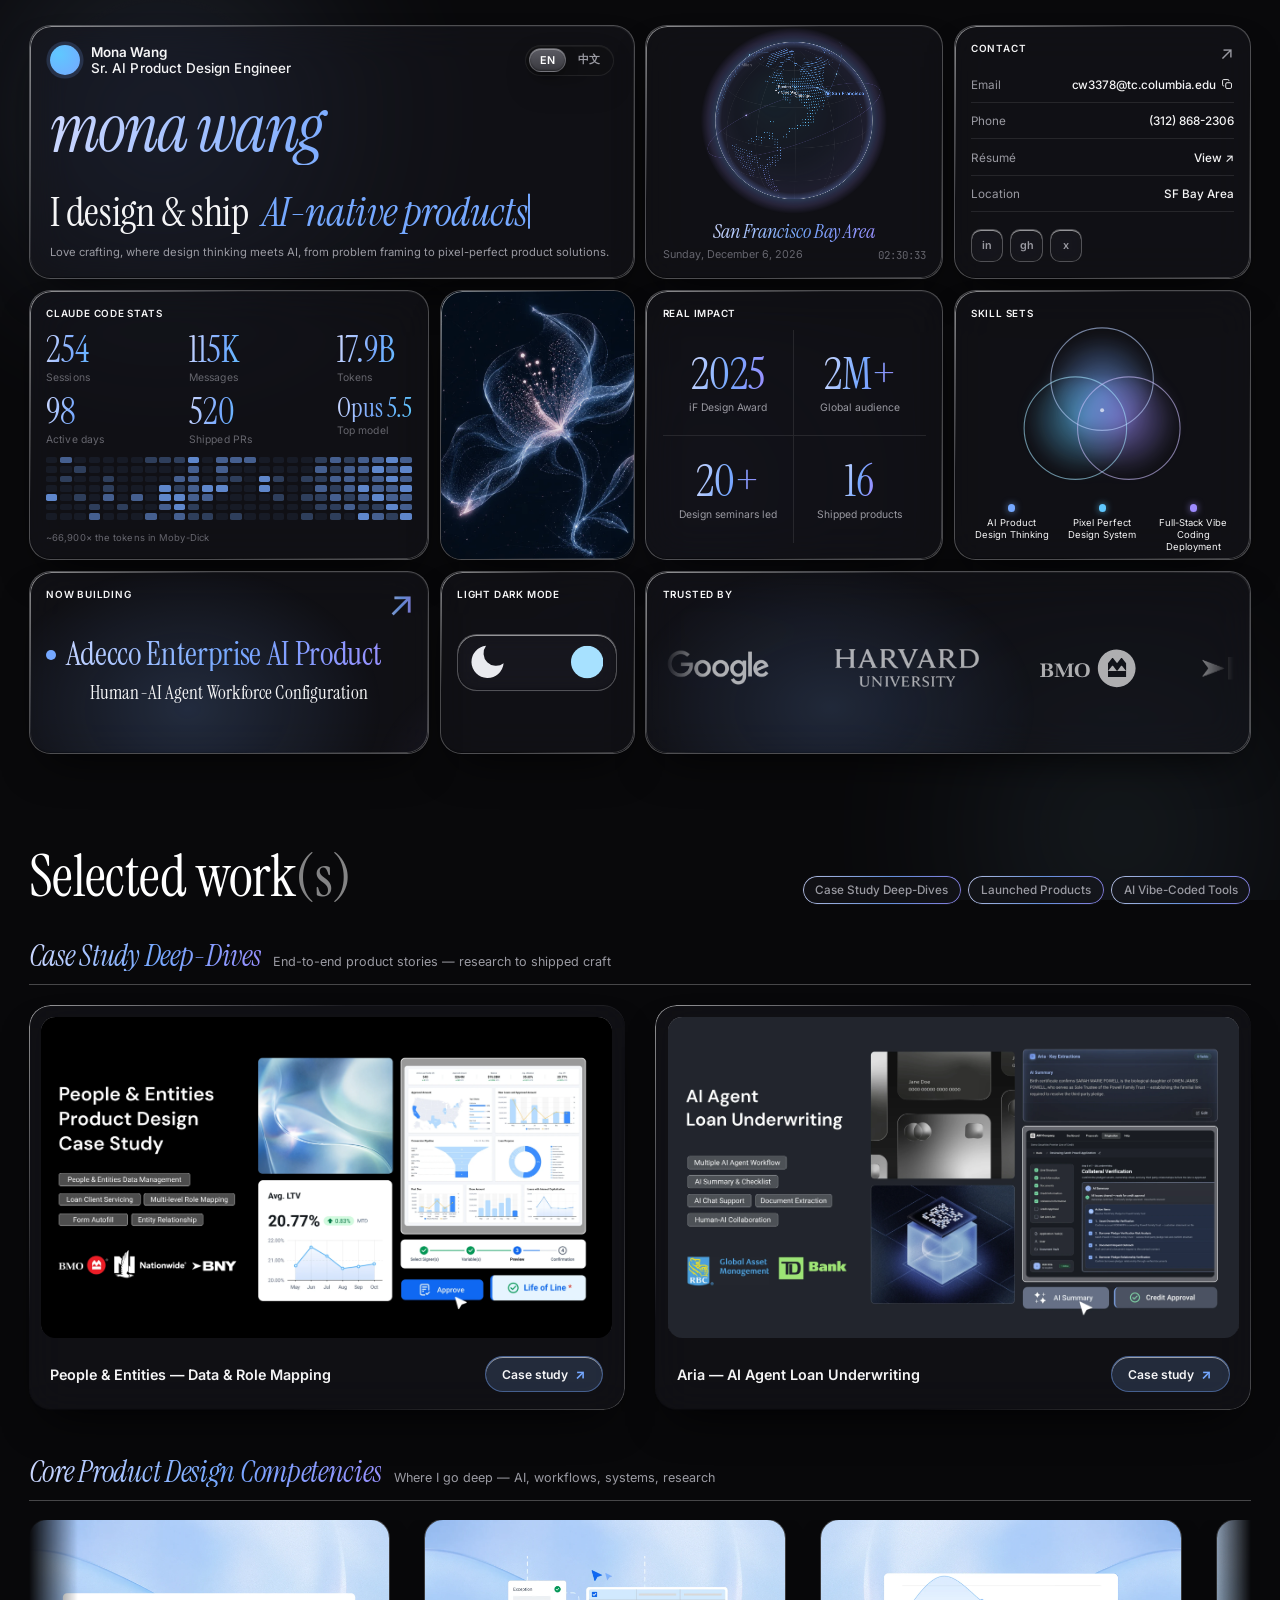
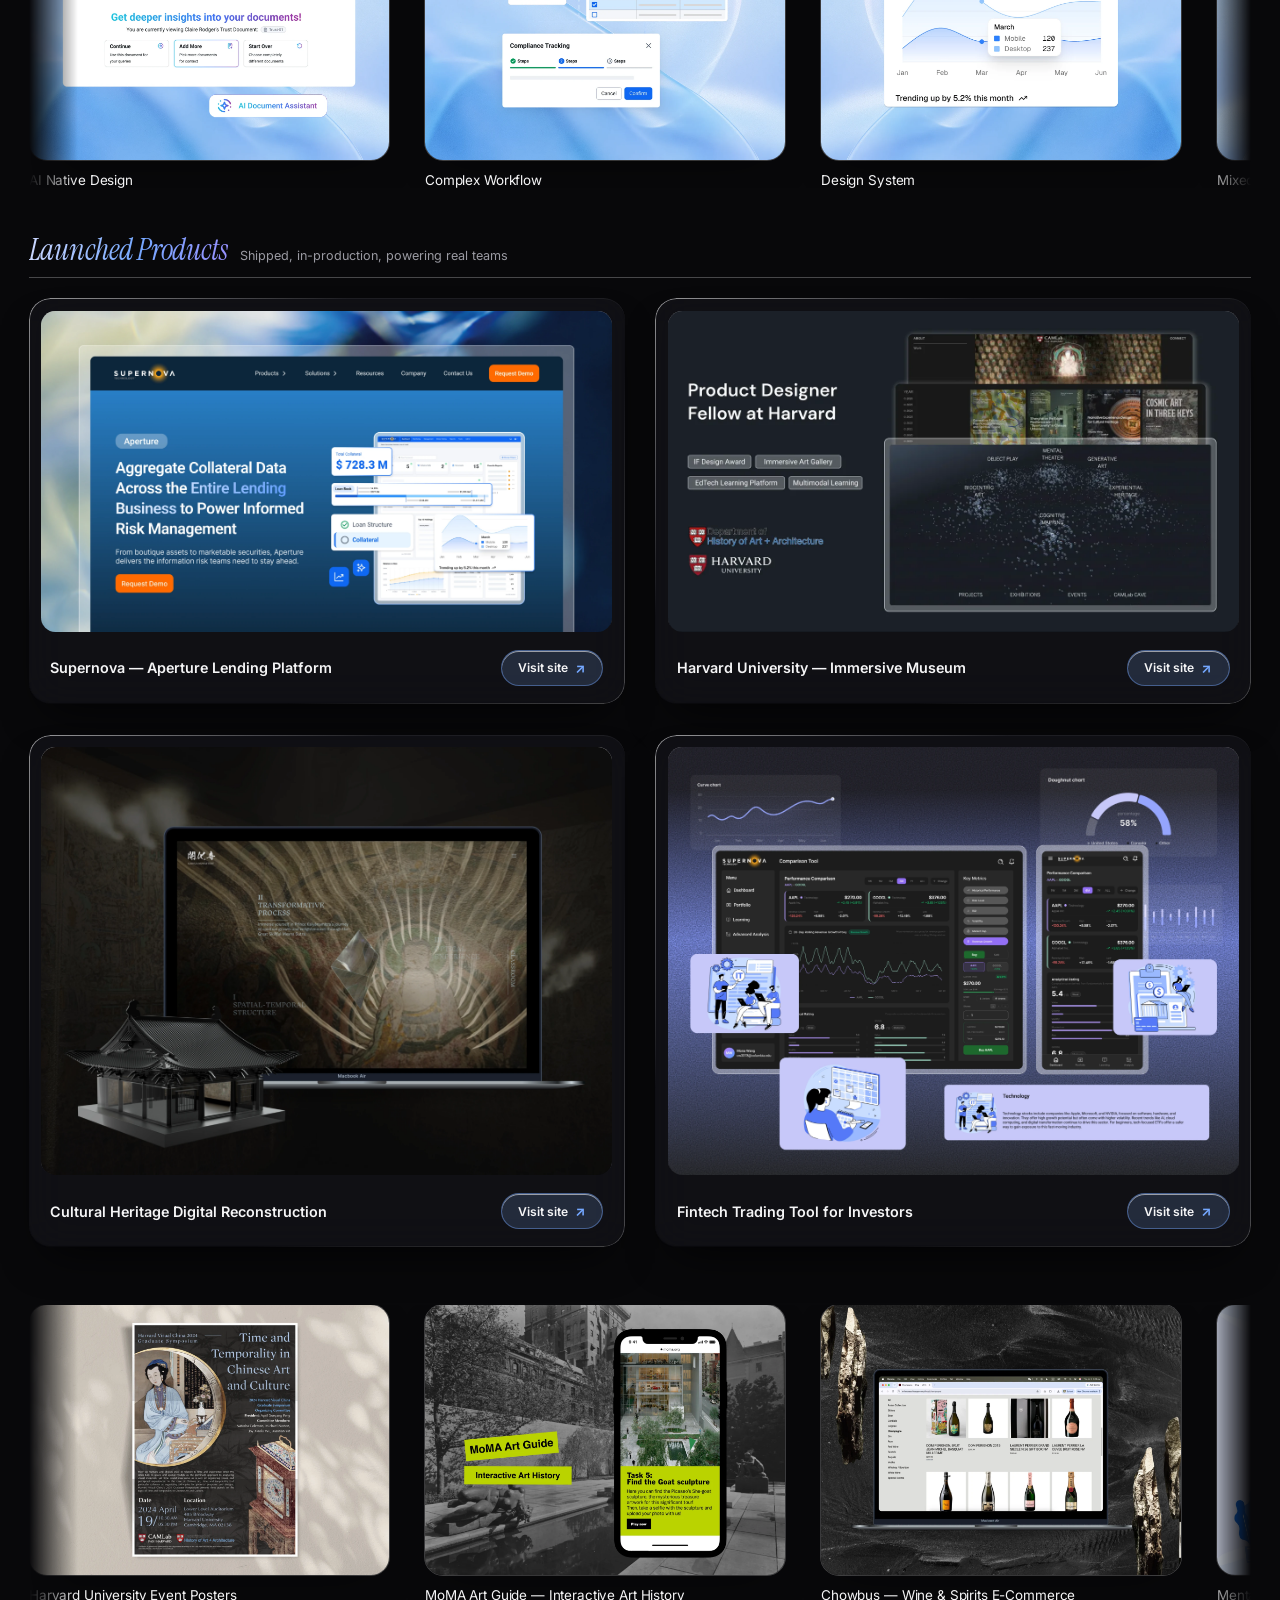
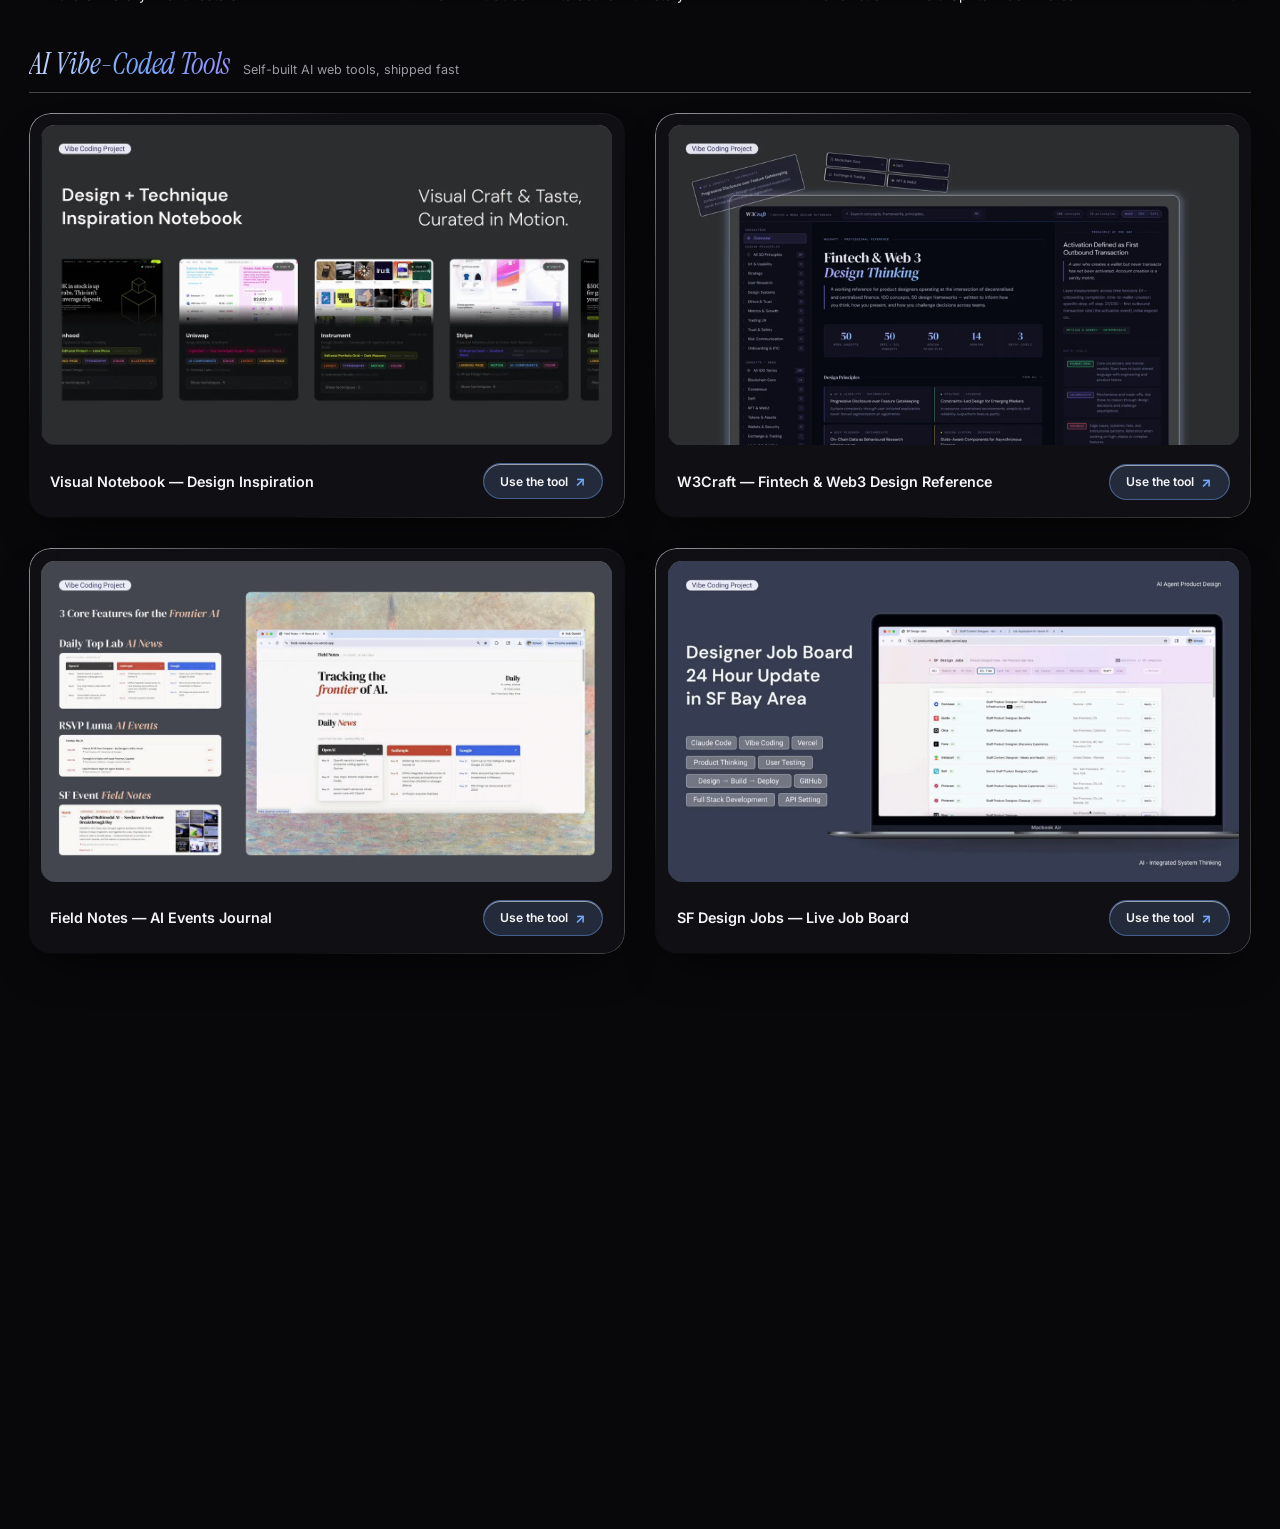
==== commit 16b73ae8: "Role line: Senior -> Sr. Co-Authored-By: Claude Opus 5 <noreply@anthropic.com>" ====
--- a/index.html
+++ b/index.html
@@ -45,7 +45,7 @@
             <span class="avatar" aria-hidden="true"></span>
             <div>
               <div class="intro-name">Mona Wang</div>
-              <div class="intro-role" data-i18n="role">Senior AI Product Design Engineer</div>
+              <div class="intro-role" data-i18n="role">Sr. AI Product Design Engineer</div>
             </div>
             <button class="lang-toggle lang-toggle--intro" aria-label="Switch language / 切换语言">
               <span class="lang-seg" data-lang="en">EN</span>
--- a/styles.css
+++ b/styles.css
@@ -7,7 +7,7 @@
   --accent: #75A8FF;
   --accent-2: #5FC8FF;
   --accent-3: #9E8CFF;
-  --radius: 26px;
+  --radius: 24px;
   --gap: 12px;
   --ease: cubic-bezier(.22,.61,.36,1);
   --spring: cubic-bezier(.34,1.56,.64,1);
@@ -27,7 +27,7 @@
   /* liquid glass */
   --glass-bg: rgba(28,28,33,.46);
   --glass-bg-hi: rgba(40,40,47,.6);
-  --glass-border: rgba(255,255,255,.14);
+  --glass-border: rgba(255,255,255,.26);
   --glass-spec: rgba(255,255,255,.55);   /* top-edge specular */
   --glass-sheen: rgba(255,255,255,.14);  /* cursor sheen */
   --shadow: 0 1px 0 rgba(255,255,255,.06) inset, 0 -1px 1px rgba(0,0,0,.4) inset, 0 24px 50px -22px rgba(0,0,0,.85);
@@ -170,7 +170,7 @@
   background: var(--glass-bg);
   backdrop-filter: blur(var(--blur)) saturate(180%);
   -webkit-backdrop-filter: blur(var(--blur)) saturate(180%);
-  border: 1px solid var(--glass-border);
+  border: 1.5px solid var(--glass-border);
   border-radius: var(--radius);
   padding: 18px;
   overflow: hidden;
@@ -234,7 +234,7 @@
   letter-spacing: -.01em;
   margin-top: auto;
 }
-.tw { color: var(--accent); font-style: italic; }
+.tw { color: var(--accent); font-style: italic; margin-left: .16em; }
 .caret {
   display: inline-block; width: 2px; height: .85em;
   background: var(--accent); margin-left: 2px;
@@ -252,7 +252,7 @@
 .card--globe { display: flex; flex-direction: column; align-items: center; justify-content: flex-end; }
 /* the globe is the card: it fills the frame, with the city + clock riding on top */
 .globe {
-  position: absolute; left: 50%; top: 36%; transform: translate(-50%, -50%);
+  position: absolute; left: 50%; top: 36%; transform: translate(-50%, calc(-50% + 4px));
   width: 100%; max-width: 208px; aspect-ratio: 1 / 1; height: auto;
   pointer-events: none; z-index: 1;
 }
@@ -332,7 +332,7 @@
 /* the logotype now lives in the intro card — smaller, and it shares the
    vertical slack with the headline rather than dominating it */
 /* bigger, and line-height .8 from the shared rule clips the italic g descender */
-.card--intro .logotype { font-size: clamp(54px, 6.4vw, 96px); line-height: 1; margin: auto 0 2px; padding-bottom: .04em; transform: translateY(-2px); }
+.card--intro .logotype { font-size: clamp(49px, 5.8vw, 87px); line-height: 1; margin: auto 0 2px; padding-bottom: .04em; transform: translateY(-2px); }
 .logo-caption { font-size: 13px; color: var(--muted); line-height: 1.4; }
 
 /* ---------- AI pair-coding (stats + activity heatmap) ---------- */
@@ -535,7 +535,7 @@
   100% { box-shadow: 0 0 0 0 transparent; }
 }
 .now-title {
-  font-family: "Instrument Serif", serif; font-style: italic; font-weight: 400;
+  font-family: "Instrument Serif", serif; font-style: normal; font-weight: 400;
   font-size: clamp(24px, 2.9vw, 39px); line-height: 1.05; letter-spacing: -.01em;
   white-space: nowrap;
   background: linear-gradient(100deg, #cdd8ff, var(--accent), var(--accent-3), var(--accent-2), #cdd8ff);
@@ -546,13 +546,10 @@
 }
 .now-sub {
   position: relative; z-index: 2;
-  font-family: "Instrument Serif", serif; font-style: italic; font-weight: 400;
-  font-size: clamp(14.5px, 1.85vw, 25px); letter-spacing: 0; white-space: nowrap;   /* matches title width (title 2.7vw x ~0.61), one line like the title */
-  background: linear-gradient(100deg, #cdd8ff, var(--accent), var(--accent-3), var(--accent-2), #cdd8ff);
-  background-size: 220% auto;
-  -webkit-background-clip: text; background-clip: text;
-  -webkit-text-fill-color: transparent; color: transparent;
-  animation: monaFlow 9s linear infinite;
+  font-family: "Instrument Serif", serif; font-style: normal; font-weight: 400;
+  font-size: clamp(17px, 1.65vw, 23px); letter-spacing: .005em;
+  white-space: nowrap; text-align: center;
+  color: var(--text); -webkit-text-fill-color: currentColor;
 }
 
 /* ---------- clients marquee ---------- */
@@ -956,7 +953,8 @@
   .lang-toggle--fixed .lang-seg { padding: 5px 10px; font-size: 12px; }
   .work-tools { gap: 10px; }
   .now-title { white-space: normal; }
-  .intro-line { overflow-wrap: anywhere; }
+  .intro-line { overflow-wrap: anywhere; padding-bottom: .06em; }
+  .now-title { padding-bottom: .08em; }
   .stage { padding: 16px 12px 96px; }
 
   /* ---------- Apple-style compact bento (mobile) ----------
@@ -971,8 +969,9 @@
   .card--intro   { grid-column: 1 / -1 !important; grid-row: auto / span 4 !important; order: 1; padding: 18px; }
   .card--globe   { order: 2; }
   .card--mode    { order: 3; }
-  .card--ai      { order: 4; }
-  .card--flora   { order: 5; }
+  /* six stat tiles + a 26-week heatmap cannot live in a half-width tile */
+  .card--ai      { grid-column: 1 / -1 !important; grid-row: auto / span 3 !important; order: 4; }
+  .card--flora   { grid-column: 1 / -1 !important; grid-row: auto / span 4 !important; order: 5; }
   .card--stats   { order: 6; }
   .card--roles   { order: 7; }
   .card--contact { grid-column: 1 / -1 !important; order: 8; }
@@ -984,10 +983,18 @@
 
   /* re-fit widget internals so the paired tiles never clip */
   .intro-line   { font-size: clamp(25px, 6.6vw, 34px); }
-  .intro-blurb  { font-size: 12.5px; }
-  .globe-city   { font-size: 11px; white-space: normal; text-align: center; }
-  .logotype     { font-size: clamp(48px, 14vw, 74px); }
-  .logo-caption { font-size: 11.5px; }
+  .intro-caption { font-size: 12.5px; line-height: 1.5; }
+  .globe-city   { font-size: clamp(14px, 4.4vw, 18px); white-space: normal; text-align: center; }
+  .globe { position: static; transform: none; width: 100%; max-width: 150px; margin: 2px auto 4px; }
+  .card--globe { justify-content: center; }
+  .globe-foot { font-size: 9.5px; }
+  .ai-stat b { font-size: clamp(21px, 6.6vw, 30px); }
+  .ai-stat b.sm { font-size: clamp(17px, 5.2vw, 23px); }
+  .ai-stat span { font-size: 10px; }
+  .ai-heat { height: 58px; }
+  .logotype     { font-size: clamp(48px, 13vw, 70px); padding-bottom: .08em; }
+  .card--intro .logotype { font-size: clamp(48px, 13vw, 70px); line-height: 1.14; margin: 2px 0 0; transform: none; }
+
   .stat-num     { font-size: clamp(22px, 6.4vw, 30px); }
   .stat-cap     { font-size: 10px; }
   .rl-name      { font-size: 9.5px; }
@@ -1055,7 +1062,6 @@
 :root[data-theme="light"] .logotype,
 :root[data-theme="light"] .stat-num,
 :root[data-theme="light"] .now-title,
-:root[data-theme="light"] .now-sub,
 :root[data-theme="light"] .wg-title {
   background-image: linear-gradient(100deg, #1e56cf, #5a44b8, #2159d6, #1e56cf);
 }
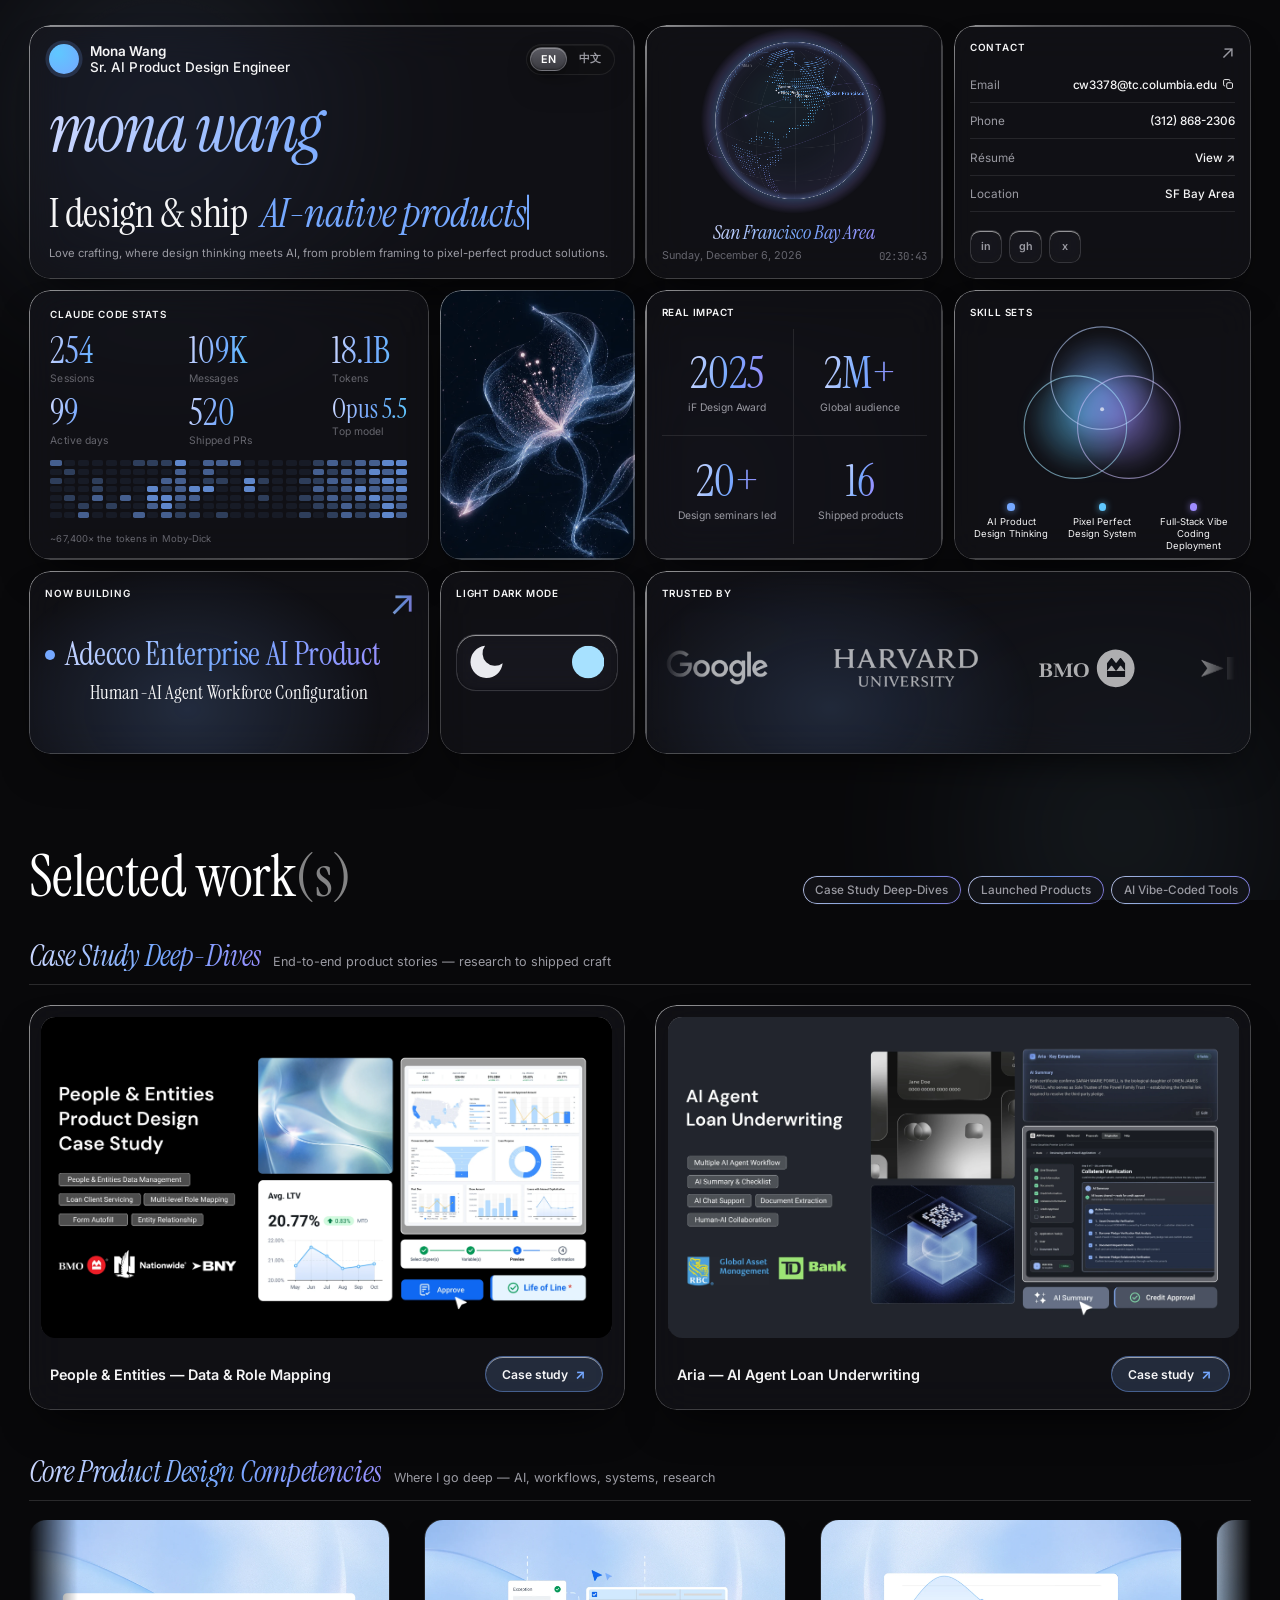
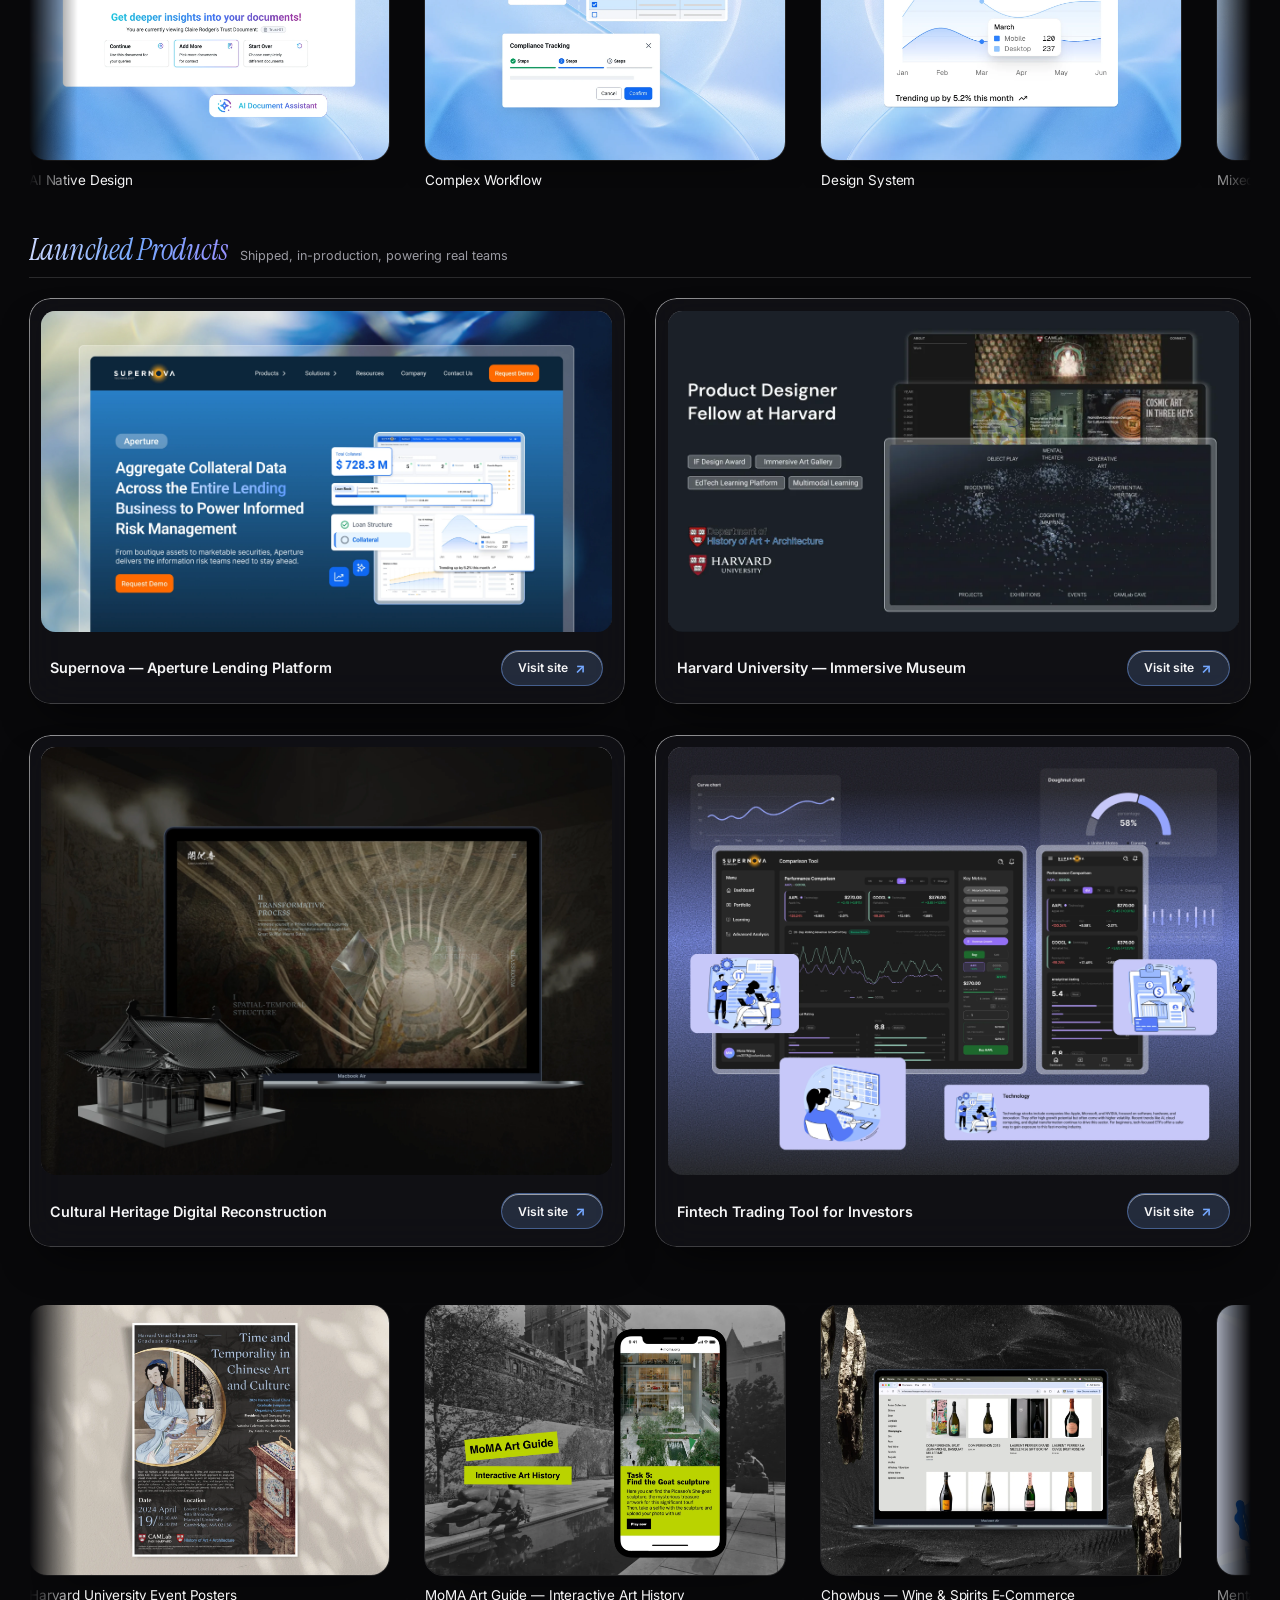
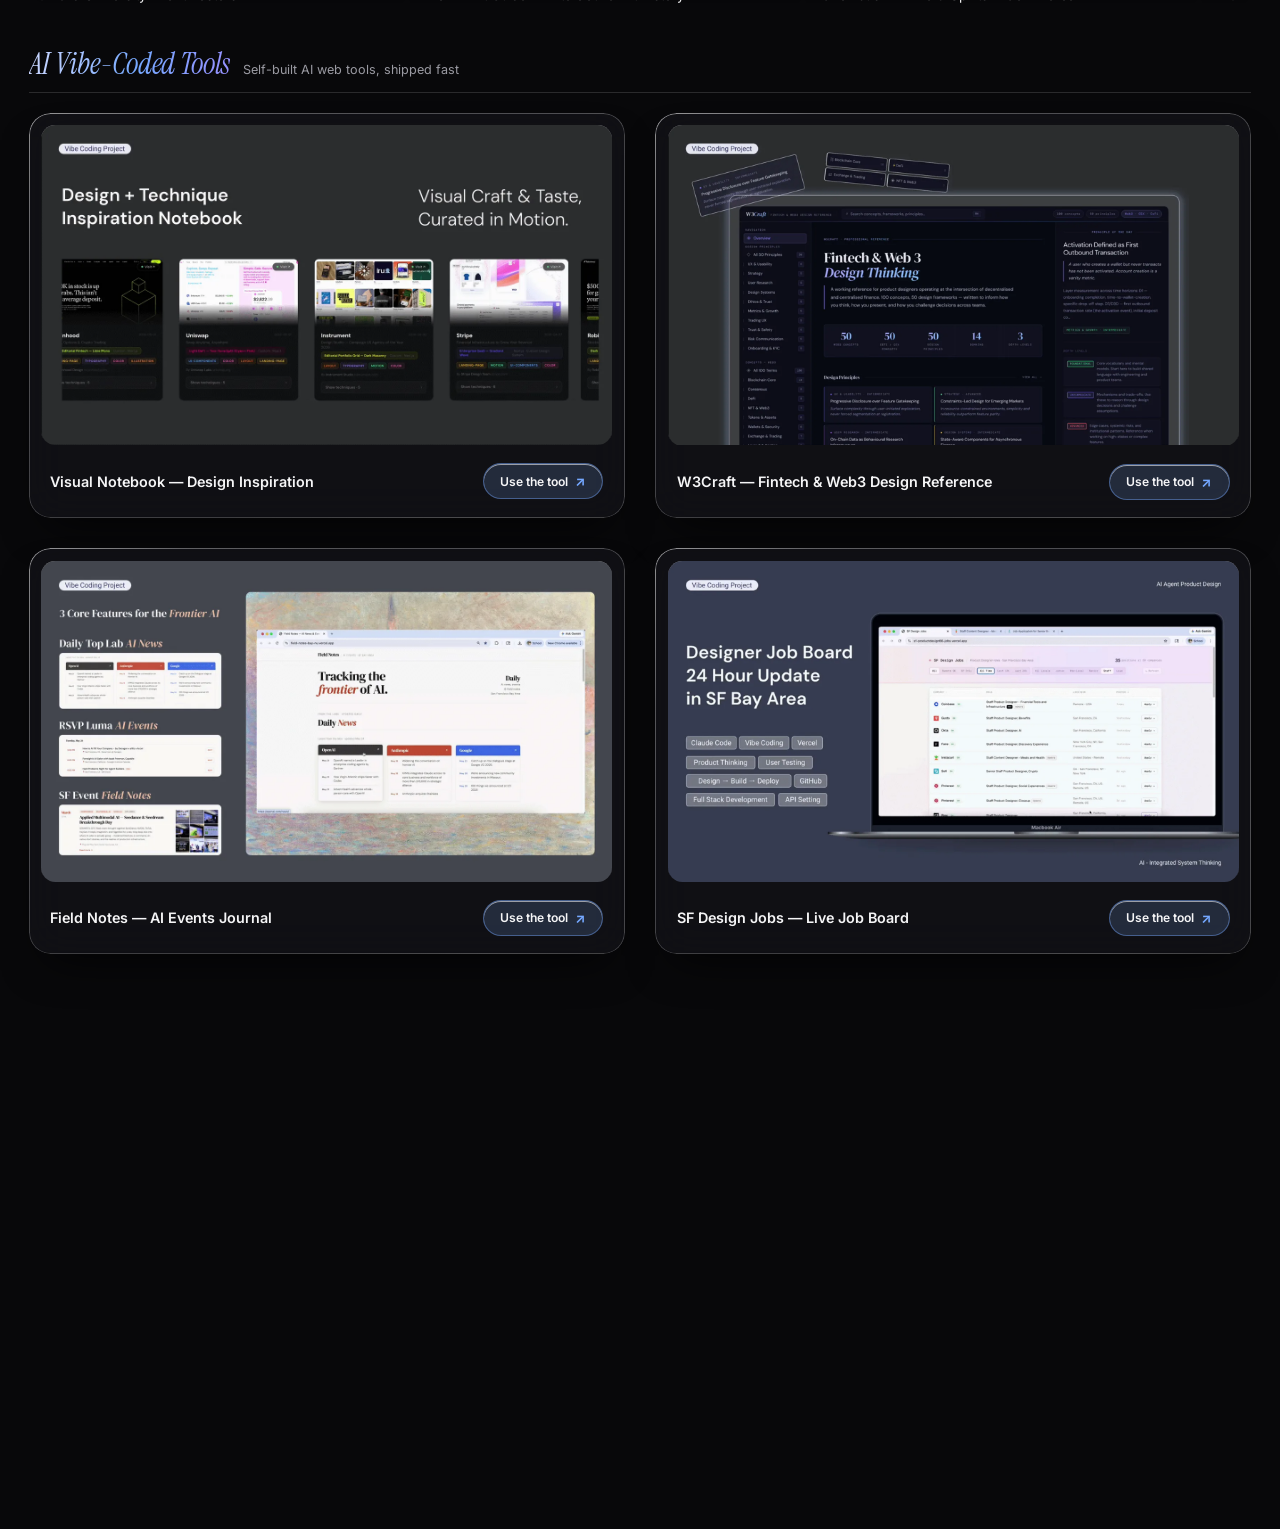
==== commit 50827171: "Refresh Claude Code stats with today's usage Co-Authored-By: Claude Opus 5 <noreply@anthropic.com>" ====
--- a/index.html
+++ b/index.html
@@ -92,14 +92,13 @@
           <span class="card-label" data-i18n="label.ai">Claude Code Stats</span>
           <div class="ai-stats">
             <div class="ai-stat"><b>254</b><span data-i18n="ai.sessions">Sessions</span></div>
-            <div class="ai-stat"><b>115K</b><span data-i18n="ai.messages">Messages</span></div>
-            <div class="ai-stat"><b>17.9B</b><span data-i18n="ai.tokens">Tokens</span></div>
-            <div class="ai-stat"><b>98</b><span data-i18n="ai.days">Active days</span></div>
+            <div class="ai-stat"><b>109K</b><span data-i18n="ai.messages">Messages</span></div>
+            <div class="ai-stat"><b>18.1B</b><span data-i18n="ai.tokens">Tokens</span></div>
+            <div class="ai-stat"><b>99</b><span data-i18n="ai.days">Active days</span></div>
             <div class="ai-stat"><b>520</b><span data-i18n="ai.prs">Shipped PRs</span></div>
             <div class="ai-stat"><b class="sm">Opus 5.5</b><span data-i18n="ai.model">Top model</span></div>
           </div>
           <div class="ai-heat" role="img" aria-label="Daily Claude Code activity across both accounts over the past six months">
-            <i class="hc"></i><i class="hc"></i><i class="hc"></i><i class="hc"></i><i class="hc l3"></i><i class="hc"></i><i class="hc"></i>
             <i class="hc l2"></i><i class="hc"></i><i class="hc l1"></i><i class="hc"></i><i class="hc"></i><i class="hc"></i><i class="hc"></i>
             <i class="hc"></i><i class="hc l1"></i><i class="hc"></i><i class="hc"></i><i class="hc l1"></i><i class="hc"></i><i class="hc"></i>
             <i class="hc"></i><i class="hc"></i><i class="hc"></i><i class="hc"></i><i class="hc"></i><i class="hc l1"></i><i class="hc l2"></i>
@@ -117,16 +116,17 @@
             <i class="hc"></i><i class="hc"></i><i class="hc l3"></i><i class="hc l3"></i><i class="hc"></i><i class="hc"></i><i class="hc"></i>
             <i class="hc"></i><i class="hc"></i><i class="hc l1"></i><i class="hc"></i><i class="hc l1"></i><i class="hc"></i><i class="hc"></i>
             <i class="hc"></i><i class="hc"></i><i class="hc"></i><i class="hc"></i><i class="hc"></i><i class="hc"></i><i class="hc"></i>
+            <i class="hc"></i><i class="hc"></i><i class="hc"></i><i class="hc"></i><i class="hc"></i><i class="hc"></i><i class="hc"></i>
             <i class="hc"></i><i class="hc"></i><i class="hc l1"></i><i class="hc"></i><i class="hc l1"></i><i class="hc"></i><i class="hc l1"></i>
             <i class="hc l1"></i><i class="hc l2"></i><i class="hc l1"></i><i class="hc l2"></i><i class="hc l1"></i><i class="hc l1"></i><i class="hc"></i>
             <i class="hc l2"></i><i class="hc l1"></i><i class="hc l2"></i><i class="hc l1"></i><i class="hc l2"></i><i class="hc l1"></i><i class="hc l1"></i>
-            <i class="hc l1"></i><i class="hc l2"></i><i class="hc l2"></i><i class="hc l2"></i><i class="hc l1"></i><i class="hc l2"></i><i class="hc"></i>
-            <i class="hc l2"></i><i class="hc l2"></i><i class="hc l1"></i><i class="hc l3"></i><i class="hc l2"></i><i class="hc l1"></i><i class="hc l3"></i>
+            <i class="hc l1"></i><i class="hc l2"></i><i class="hc l2"></i><i class="hc l2"></i><i class="hc l1"></i><i class="hc l2"></i><i class="hc l2"></i>
+            <i class="hc l2"></i><i class="hc l2"></i><i class="hc l1"></i><i class="hc l3"></i><i class="hc l2"></i><i class="hc l1"></i><i class="hc l1"></i>
             <i class="hc l2"></i><i class="hc l3"></i><i class="hc l2"></i><i class="hc l2"></i><i class="hc l3"></i><i class="hc l1"></i><i class="hc l2"></i>
-            <i class="hc l3"></i><i class="hc l2"></i><i class="hc l3"></i><i class="hc l2"></i><i class="hc l2"></i><i class="hc l3"></i><i class="hc l1"></i>
-            <i class="hc l2"></i><i class="hc l3"></i><i class="hc l2"></i><i class="hc l3"></i><i class="hc l2"></i><i class="hc l2"></i><i class="hc l3"></i>
-          </div>
-          <p class="ai-foot" data-i18n="ai.foot">~66,900× the tokens in Moby-Dick</p>
+            <i class="hc l3"></i><i class="hc l2"></i><i class="hc l3"></i><i class="hc l2"></i><i class="hc l2"></i><i class="hc l3"></i><i class="hc l3"></i>
+            <i class="hc l3"></i><i class="hc l3"></i><i class="hc l2"></i><i class="hc l3"></i><i class="hc l2"></i><i class="hc l2"></i><i class="hc l2"></i>
+          </div>
+          <p class="ai-foot" data-i18n="ai.foot">~67,400× the tokens in Moby-Dick</p>
         </article>
 
         <!-- DIGITAL FLORA -->
--- a/styles.css
+++ b/styles.css
@@ -8,6 +8,7 @@
   --accent-2: #5FC8FF;
   --accent-3: #9E8CFF;
   --radius: 24px;
+  --card-bw: 1.6px;
   --gap: 12px;
   --ease: cubic-bezier(.22,.61,.36,1);
   --spring: cubic-bezier(.34,1.56,.64,1);
@@ -27,7 +28,8 @@
   /* liquid glass */
   --glass-bg: rgba(28,28,33,.46);
   --glass-bg-hi: rgba(40,40,47,.6);
-  --glass-border: rgba(255,255,255,.26);
+  --glass-border: rgba(255,255,255,.14);
+  --glass-edge: rgba(255,255,255,.22);  /* base tone of the single edge */
   --glass-spec: rgba(255,255,255,.55);   /* top-edge specular */
   --glass-sheen: rgba(255,255,255,.14);  /* cursor sheen */
   --shadow: 0 1px 0 rgba(255,255,255,.06) inset, 0 -1px 1px rgba(0,0,0,.4) inset, 0 24px 50px -22px rgba(0,0,0,.85);
@@ -47,6 +49,7 @@
   --glass-bg: rgba(255,255,255,.5);
   --glass-bg-hi: rgba(255,255,255,.68);
   --glass-border: rgba(255,255,255,.75);
+  --glass-edge: rgba(255,255,255,.7);
   --glass-spec: rgba(255,255,255,.95);
   --glass-sheen: rgba(255,255,255,.6);
   --shadow: 0 1px 0 rgba(255,255,255,.9) inset, 0 -1px 1px rgba(0,0,0,.06) inset, 0 24px 46px -24px rgba(70,50,30,.3);
@@ -170,7 +173,7 @@
   background: var(--glass-bg);
   backdrop-filter: blur(var(--blur)) saturate(180%);
   -webkit-backdrop-filter: blur(var(--blur)) saturate(180%);
-  border: 1.5px solid var(--glass-border);
+  border: 0;
   border-radius: var(--radius);
   padding: 18px;
   overflow: hidden;
@@ -185,13 +188,18 @@
 
 /* specular edge — bright top-left, fading around the rim */
 .card::before {
-  content: ""; position: absolute; inset: 0; border-radius: inherit;
-  padding: 1px; pointer-events: none; z-index: 3;
+  content: ""; position: absolute; z-index: 3; pointer-events: none;
+  /* expand over the border box so the specular paints ON the border edge —
+     inset:0 would stop at the padding box and read as a second hairline */
+  inset: 0; border-radius: inherit;
+  padding: var(--card-bw);
   background: linear-gradient(135deg,
       var(--glass-spec) 0%,
-      transparent 32%,
-      transparent 66%,
-      color-mix(in srgb, var(--glass-spec) 45%, transparent) 100%);
+      color-mix(in srgb, var(--glass-spec) 55%, transparent) 16%,
+      var(--glass-edge) 38%,
+      var(--glass-edge) 60%,
+      color-mix(in srgb, var(--glass-spec) 50%, transparent) 86%,
+      var(--glass-edge) 100%);
   -webkit-mask: linear-gradient(#000 0 0) content-box, linear-gradient(#000 0 0);
   -webkit-mask-composite: xor; mask-composite: exclude;
 }
@@ -336,7 +344,7 @@
 .logo-caption { font-size: 13px; color: var(--muted); line-height: 1.4; }
 
 /* ---------- AI pair-coding (stats + activity heatmap) ---------- */
-.card--ai { display: flex; flex-direction: column; gap: 12px; }
+.card--ai { display: flex; flex-direction: column; gap: 12px; padding: 20px 24px 18px; }
 /* content-width columns spread edge to edge, so the row reads evenly
    distributed instead of three left-aligned thirds */
 .ai-stats { display: grid; grid-template-columns: repeat(3, auto); justify-content: space-between; gap: 14px 10px; margin-top: 4px; }
@@ -356,7 +364,7 @@
   display: grid; grid-auto-flow: column;
   grid-template-rows: repeat(7, 1fr);
   grid-auto-columns: 1fr;
-  gap: 3px; margin: auto 0; width: 100%; height: 70px;
+  gap: 3px; margin: auto 0; width: 100%; height: 64px;
 }
 .ai-heat .hc {
   border-radius: 2px;
@@ -759,9 +767,11 @@
   padding: 1px; pointer-events: none; z-index: 4;
   background: linear-gradient(135deg,
       var(--glass-spec) 0%,
-      transparent 32%,
-      transparent 66%,
-      color-mix(in srgb, var(--glass-spec) 45%, transparent) 100%);
+      color-mix(in srgb, var(--glass-spec) 55%, transparent) 16%,
+      var(--glass-edge) 38%,
+      var(--glass-edge) 60%,
+      color-mix(in srgb, var(--glass-spec) 50%, transparent) 86%,
+      var(--glass-edge) 100%);
   -webkit-mask: linear-gradient(#000 0 0) content-box, linear-gradient(#000 0 0);
   -webkit-mask-composite: xor; mask-composite: exclude;
 }
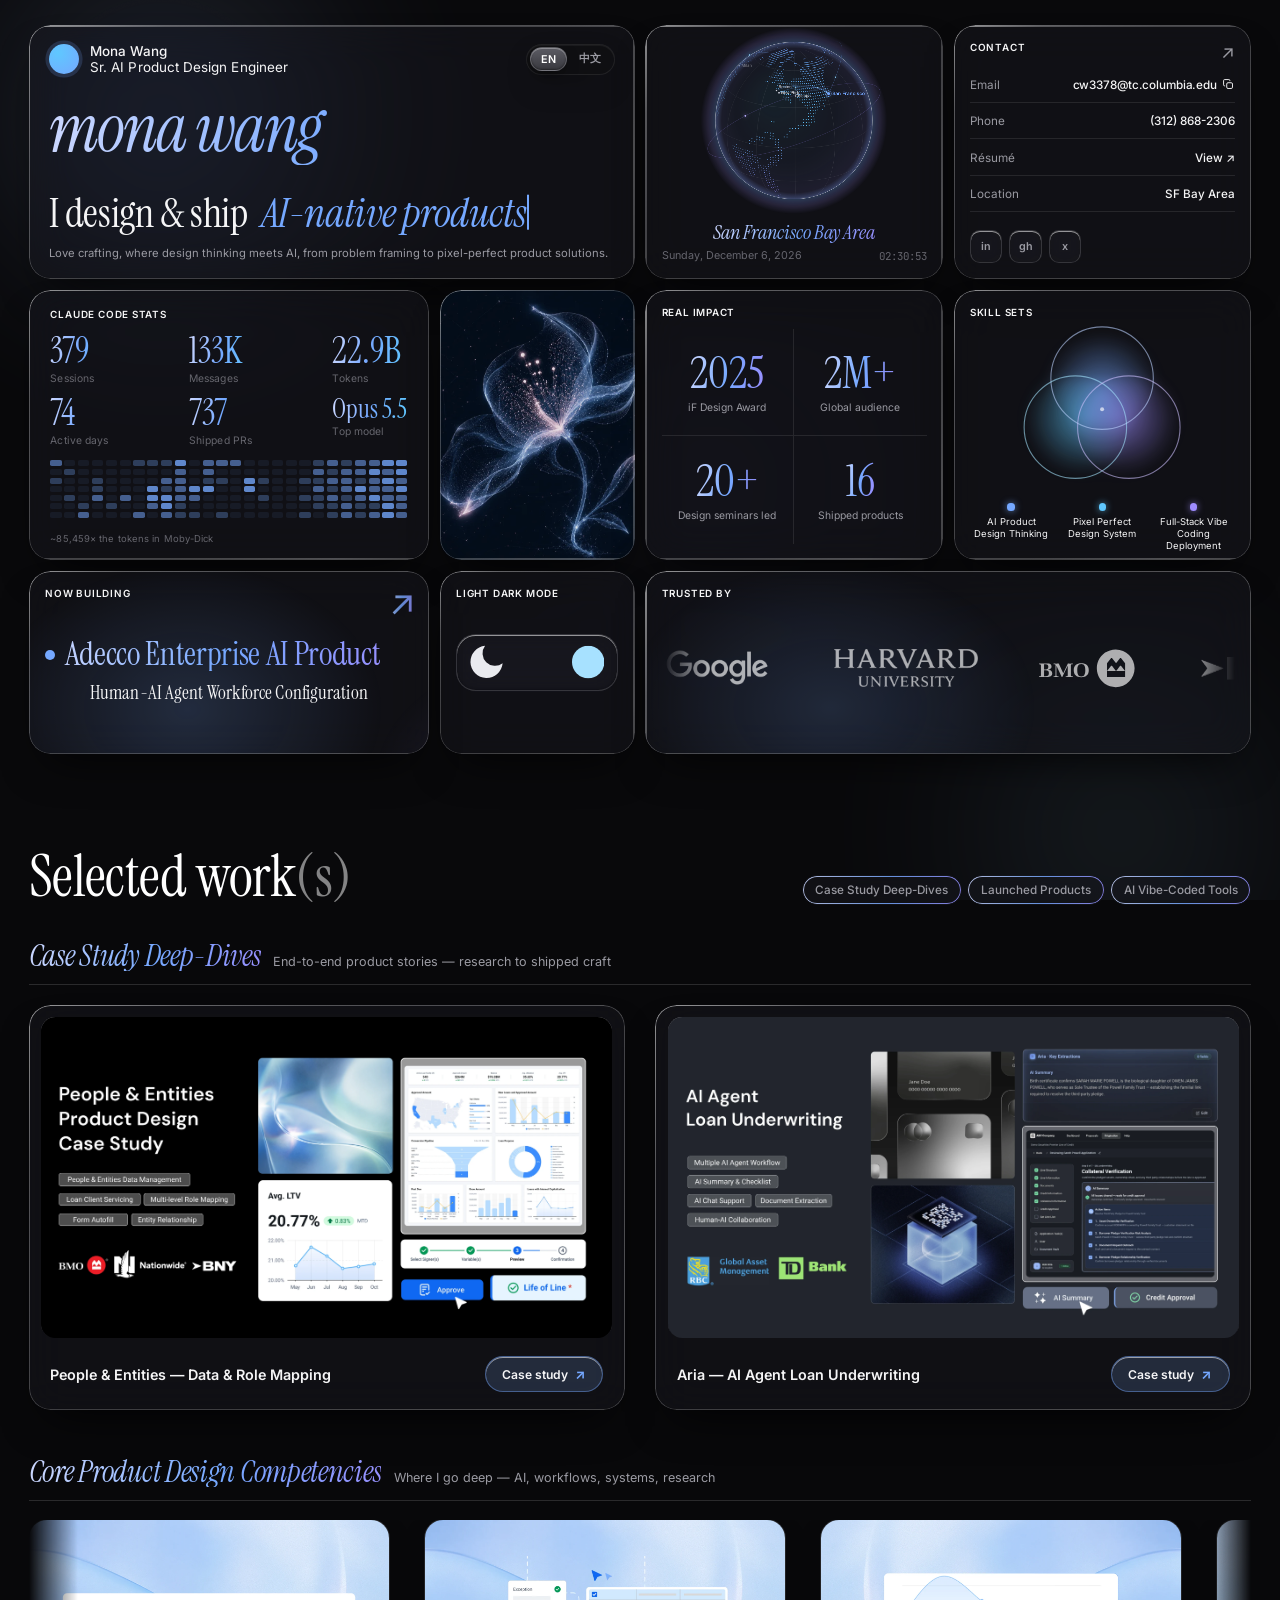
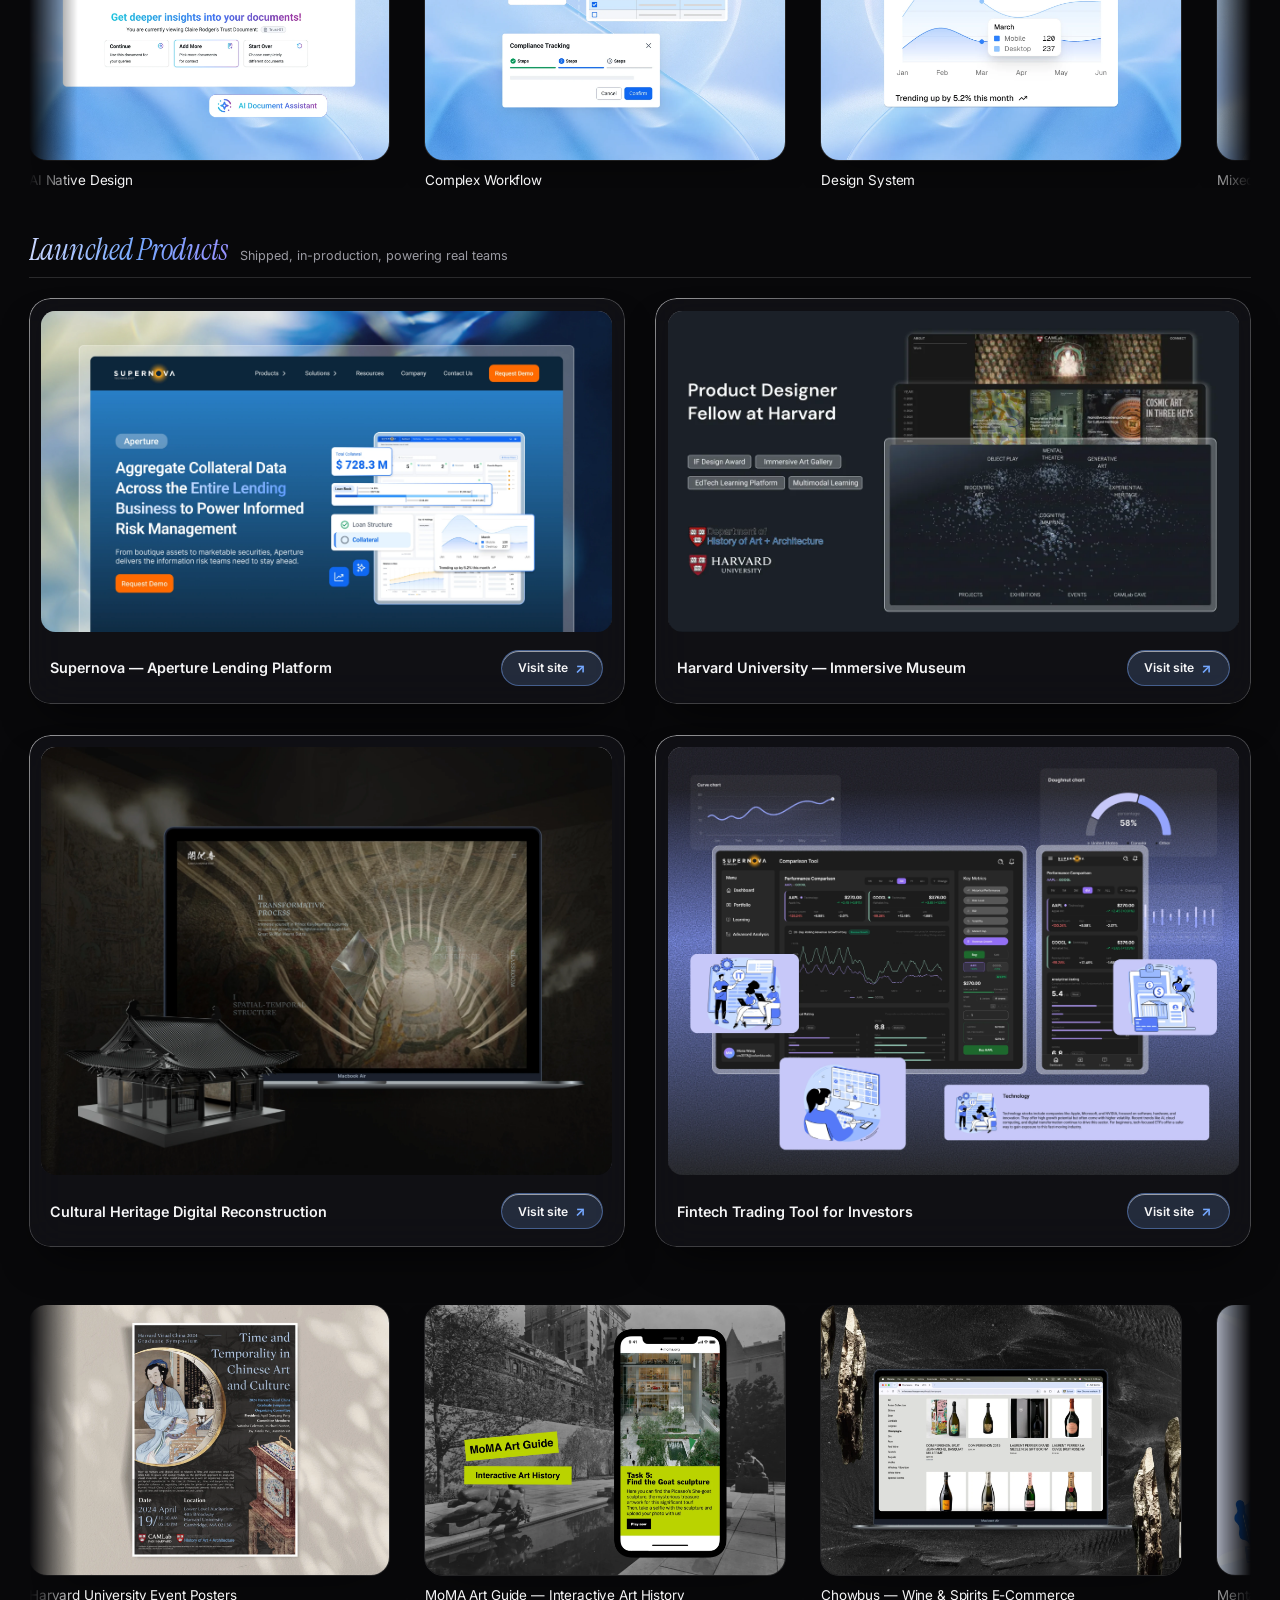
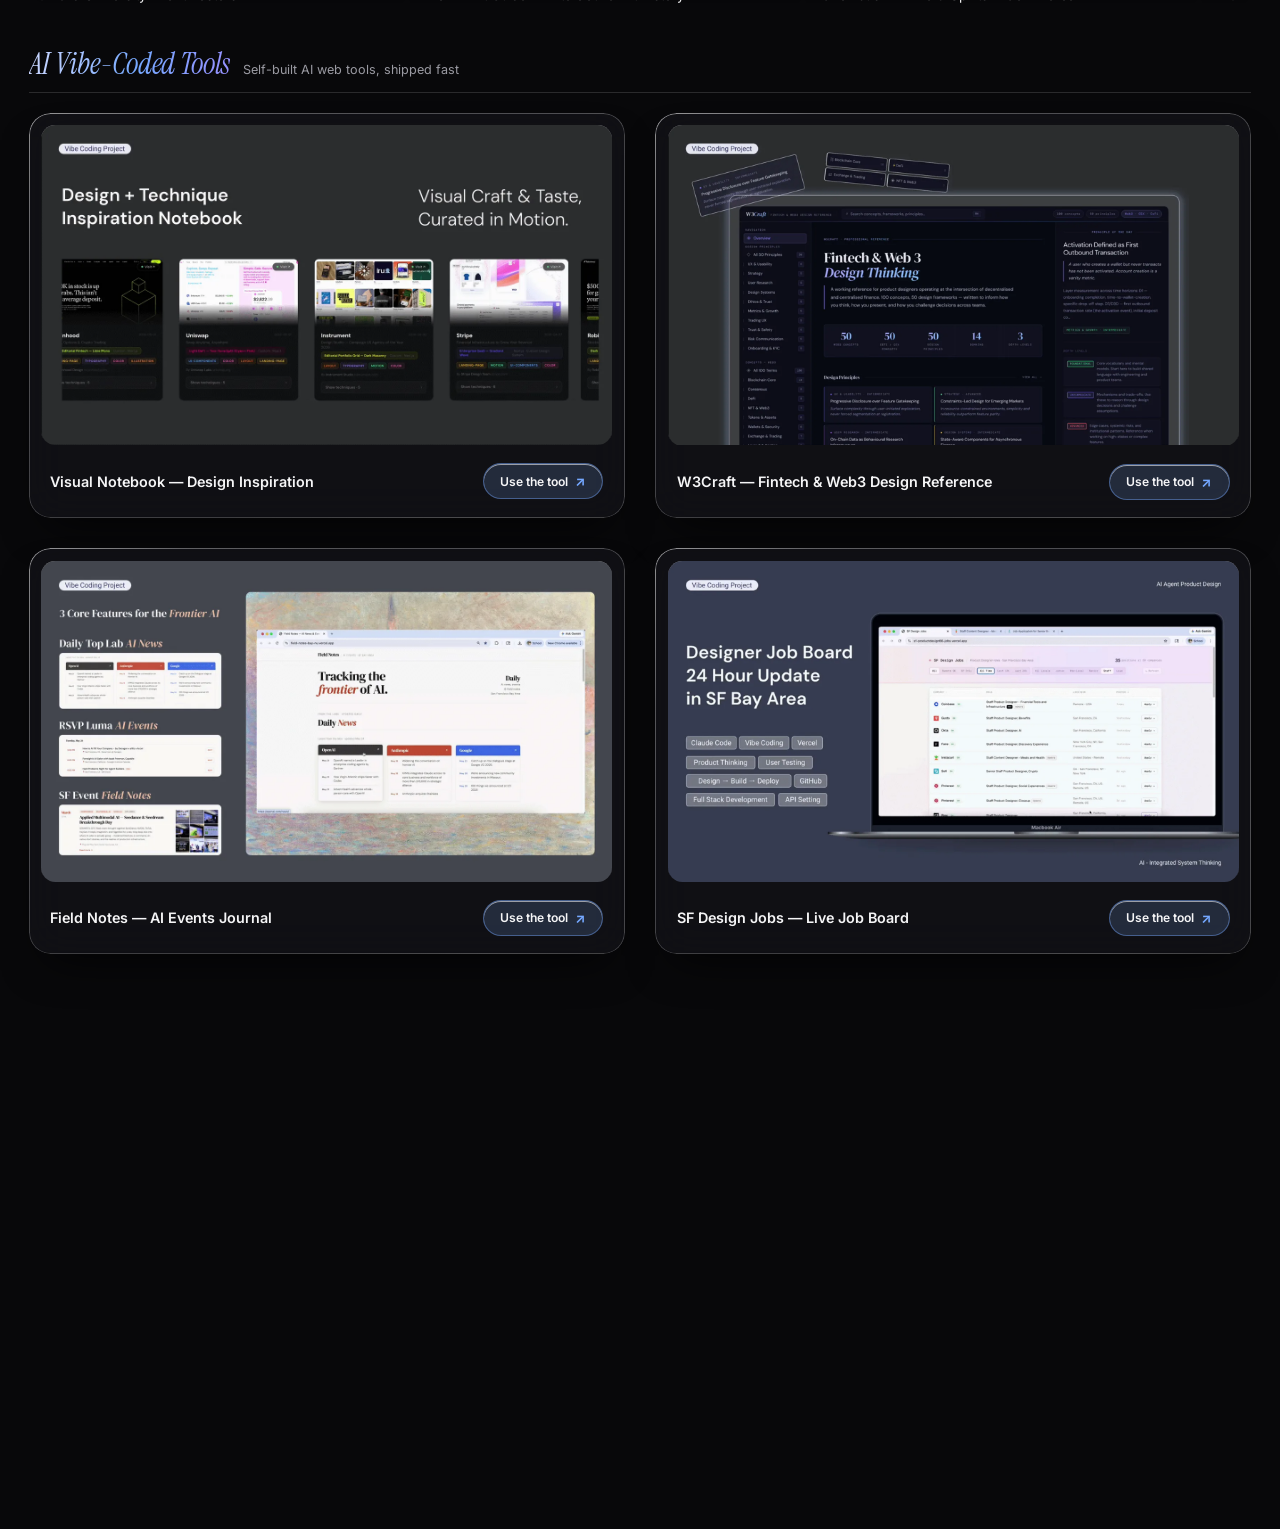
==== commit b601c338: "Update Claude Code Stats card to latest work-account figures Refresh the stats card: sessions 254->3" ====
--- a/index.html
+++ b/index.html
@@ -91,11 +91,11 @@
         <article class="card card--ai" style="--c:4; --r:3;">
           <span class="card-label" data-i18n="label.ai">Claude Code Stats</span>
           <div class="ai-stats">
-            <div class="ai-stat"><b>254</b><span data-i18n="ai.sessions">Sessions</span></div>
-            <div class="ai-stat"><b>109K</b><span data-i18n="ai.messages">Messages</span></div>
-            <div class="ai-stat"><b>18.1B</b><span data-i18n="ai.tokens">Tokens</span></div>
-            <div class="ai-stat"><b>99</b><span data-i18n="ai.days">Active days</span></div>
-            <div class="ai-stat"><b>520</b><span data-i18n="ai.prs">Shipped PRs</span></div>
+            <div class="ai-stat"><b>379</b><span data-i18n="ai.sessions">Sessions</span></div>
+            <div class="ai-stat"><b>133K</b><span data-i18n="ai.messages">Messages</span></div>
+            <div class="ai-stat"><b>22.9B</b><span data-i18n="ai.tokens">Tokens</span></div>
+            <div class="ai-stat"><b>74</b><span data-i18n="ai.days">Active days</span></div>
+            <div class="ai-stat"><b>737</b><span data-i18n="ai.prs">Shipped PRs</span></div>
             <div class="ai-stat"><b class="sm">Opus 5.5</b><span data-i18n="ai.model">Top model</span></div>
           </div>
           <div class="ai-heat" role="img" aria-label="Daily Claude Code activity across both accounts over the past six months">
@@ -126,7 +126,7 @@
             <i class="hc l3"></i><i class="hc l2"></i><i class="hc l3"></i><i class="hc l2"></i><i class="hc l2"></i><i class="hc l3"></i><i class="hc l3"></i>
             <i class="hc l3"></i><i class="hc l3"></i><i class="hc l2"></i><i class="hc l3"></i><i class="hc l2"></i><i class="hc l2"></i><i class="hc l2"></i>
           </div>
-          <p class="ai-foot" data-i18n="ai.foot">~67,400× the tokens in Moby-Dick</p>
+          <p class="ai-foot" data-i18n="ai.foot">~85,459× the tokens in Moby-Dick</p>
         </article>
 
         <!-- DIGITAL FLORA -->
--- a/styles.css
+++ b/styles.css
@@ -232,8 +232,8 @@
   background: radial-gradient(circle at 30% 30%, var(--accent-2), var(--accent));
   box-shadow: 0 0 0 4px color-mix(in srgb, var(--accent) 18%, transparent);
 }
-.intro-name { font-weight: 600; font-size: 15px; }
-.intro-role { font-size: 15px; font-weight: 500; letter-spacing: .005em; color: var(--text); }
+.intro-name { font-weight: 500; font-size: 15px; }
+.intro-role { font-size: 15px; font-weight: 400; letter-spacing: .005em; color: var(--text); }
 .intro-line {
   font-family: "Instrument Serif", serif;
   font-weight: 400;
@@ -976,11 +976,13 @@
        intro(full) · globe|mode · about|flora · impact|skills · contact(full) · now(full) · clients(full) */
   .bento { grid-template-columns: repeat(2, minmax(0, 1fr)); grid-auto-rows: minmax(60px, auto); gap: 12px; }
   .card { grid-column: auto / span 1 !important; grid-row: auto / span 3 !important; padding: 15px; min-width: 0; }
-  .card--intro   { grid-column: 1 / -1 !important; grid-row: auto / span 4 !important; order: 1; padding: 18px; }
+  .card--intro   { grid-column: 1 / -1 !important; grid-row: auto / span 3 !important; order: 1; padding: 16px 18px; gap: 7px; }
   .card--globe   { order: 2; }
   .card--mode    { order: 3; }
   /* six stat tiles + a 26-week heatmap cannot live in a half-width tile */
-  .card--ai      { grid-column: 1 / -1 !important; grid-row: auto / span 3 !important; order: 4; }
+  /* match the desktop card's roomier inset — the mobile .card rule above
+     resets padding to 15px, so restate it here */
+  .card--ai      { grid-column: 1 / -1 !important; grid-row: auto / span 3 !important; order: 4; padding: 18px 20px 16px; }
   .card--flora   { grid-column: 1 / -1 !important; grid-row: auto / span 4 !important; order: 5; }
   .card--stats   { order: 6; }
   .card--roles   { order: 7; }
@@ -992,18 +994,18 @@
   .contact-list li { padding: 9px 0; font-size: 13px; }
 
   /* re-fit widget internals so the paired tiles never clip */
-  .intro-line   { font-size: clamp(25px, 6.6vw, 34px); }
-  .intro-caption { font-size: 12.5px; line-height: 1.5; }
+  .intro-line   { font-size: clamp(22px, 5.9vw, 30px); }
+  .intro-caption { font-size: 12px; line-height: 1.42; }
   .globe-city   { font-size: clamp(14px, 4.4vw, 18px); white-space: normal; text-align: center; }
   .globe { position: static; transform: none; width: 100%; max-width: 150px; margin: 2px auto 4px; }
   .card--globe { justify-content: center; }
   .globe-foot { font-size: 9.5px; }
-  .ai-stat b { font-size: clamp(21px, 6.6vw, 30px); }
-  .ai-stat b.sm { font-size: clamp(17px, 5.2vw, 23px); }
-  .ai-stat span { font-size: 10px; }
+  .ai-stat b { font-size: clamp(24px, 7.4vw, 34px); }
+  .ai-stat b.sm { font-size: clamp(19px, 5.9vw, 27px); }
+  .ai-stat span { font-size: 10.5px; }
   .ai-heat { height: 58px; }
-  .logotype     { font-size: clamp(48px, 13vw, 70px); padding-bottom: .08em; }
-  .card--intro .logotype { font-size: clamp(48px, 13vw, 70px); line-height: 1.14; margin: 2px 0 0; transform: none; }
+  .logotype     { font-size: clamp(40px, 11vw, 58px); padding-bottom: .08em; }
+  .card--intro .logotype { font-size: clamp(40px, 11vw, 58px); line-height: 1.1; margin: 0; transform: none; }
 
   .stat-num     { font-size: clamp(22px, 6.4vw, 30px); }
   .stat-cap     { font-size: 10px; }
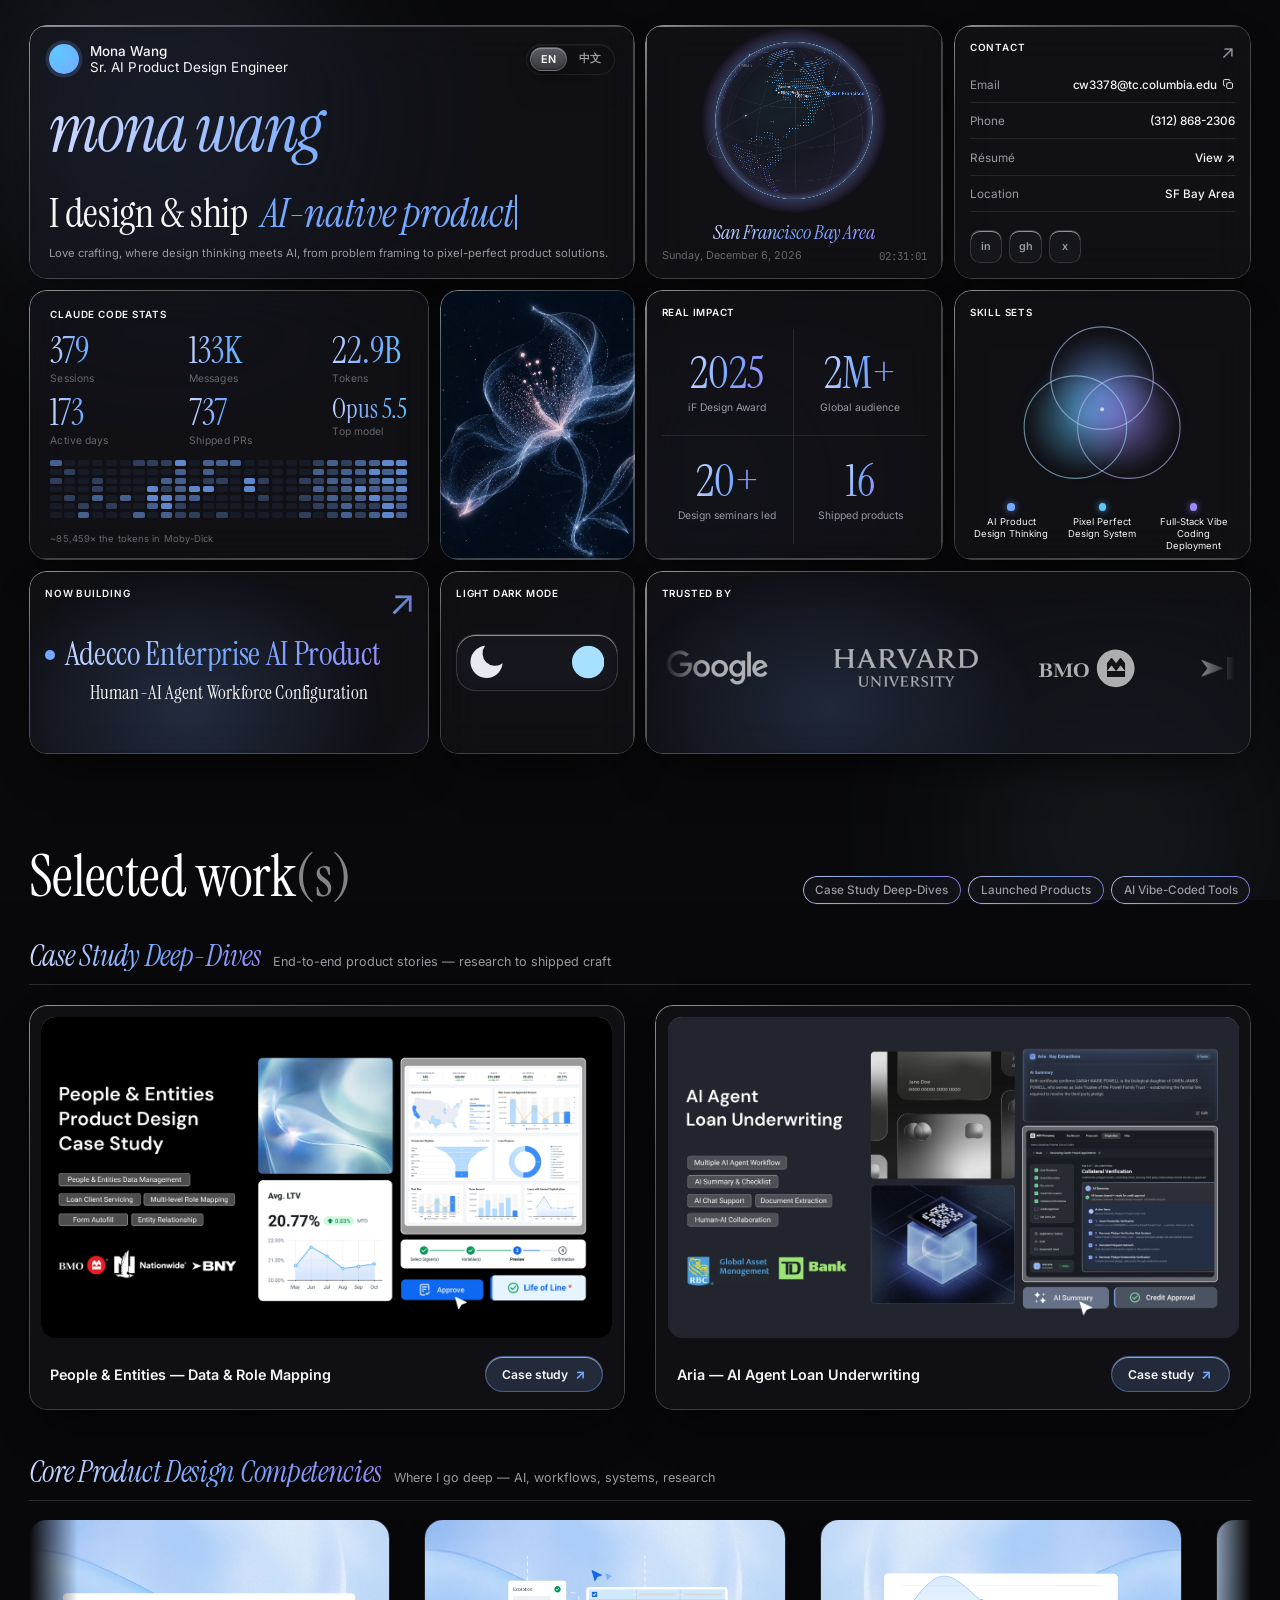
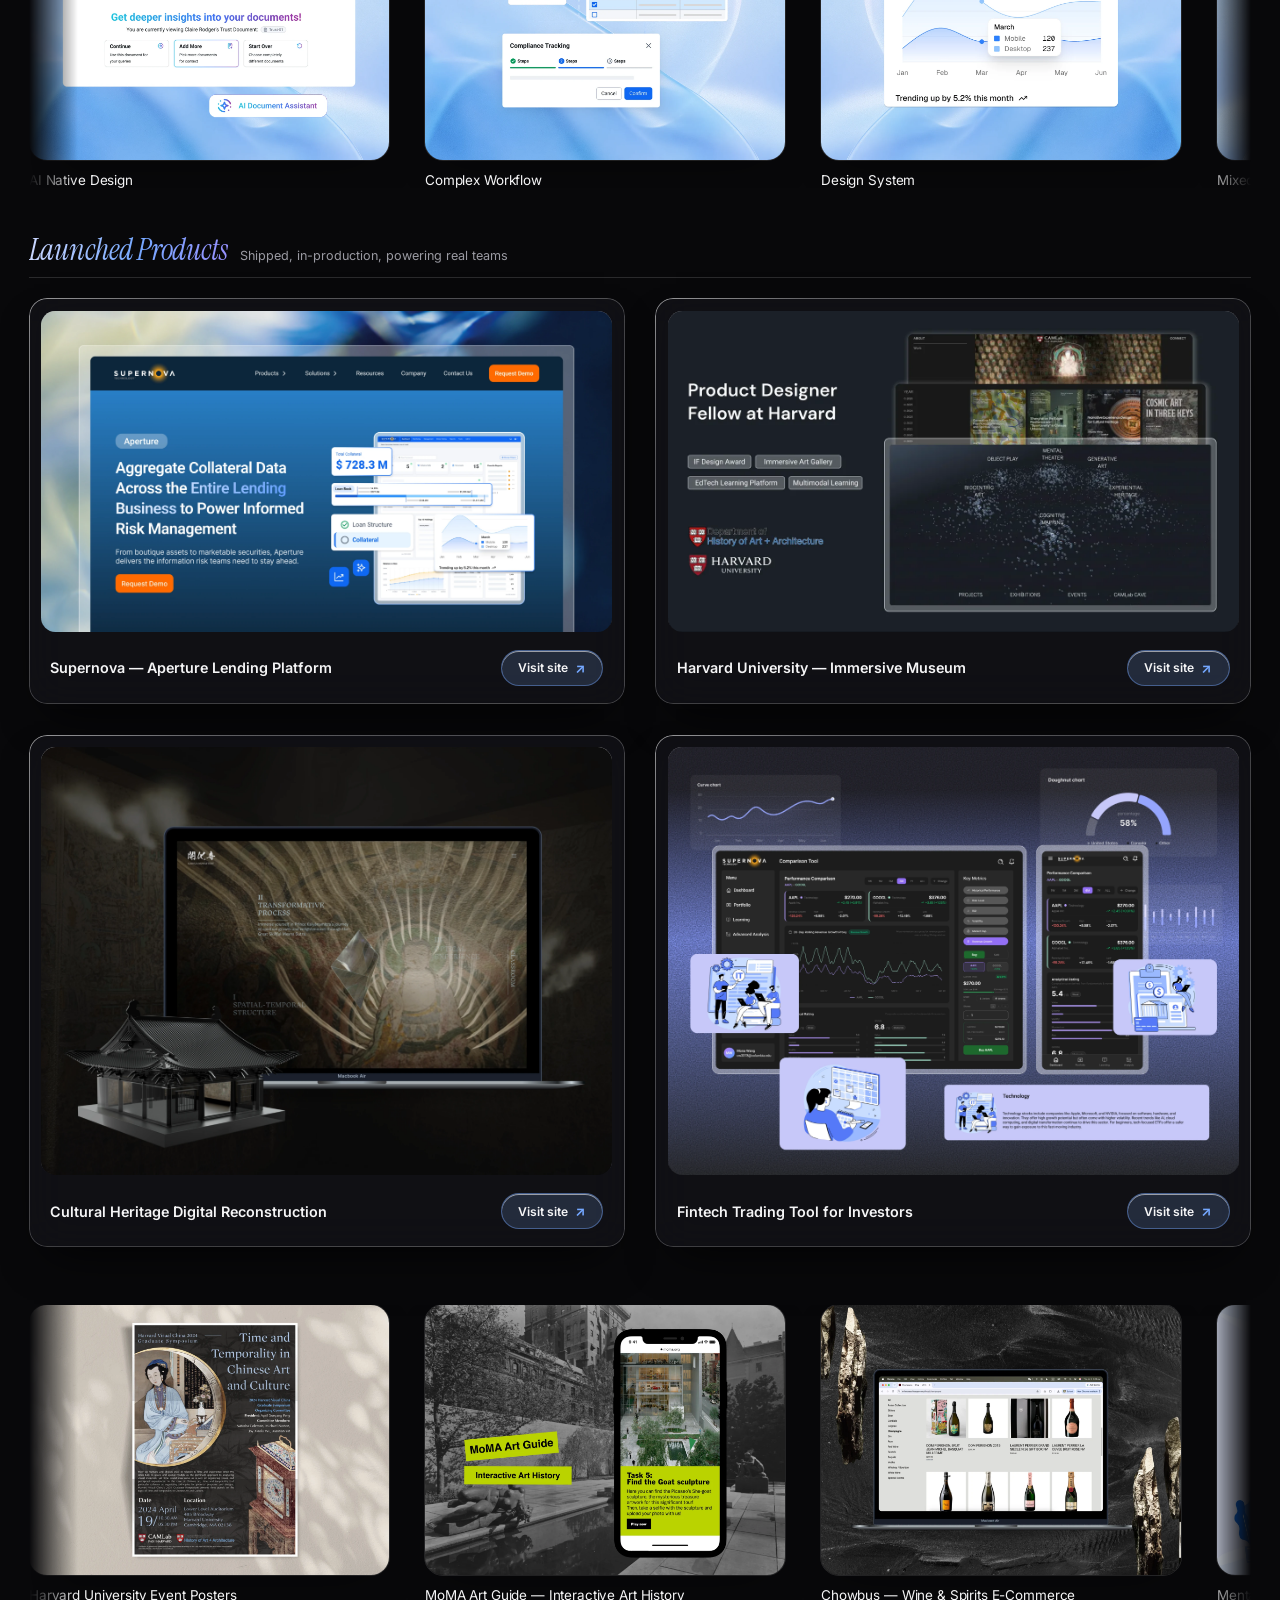
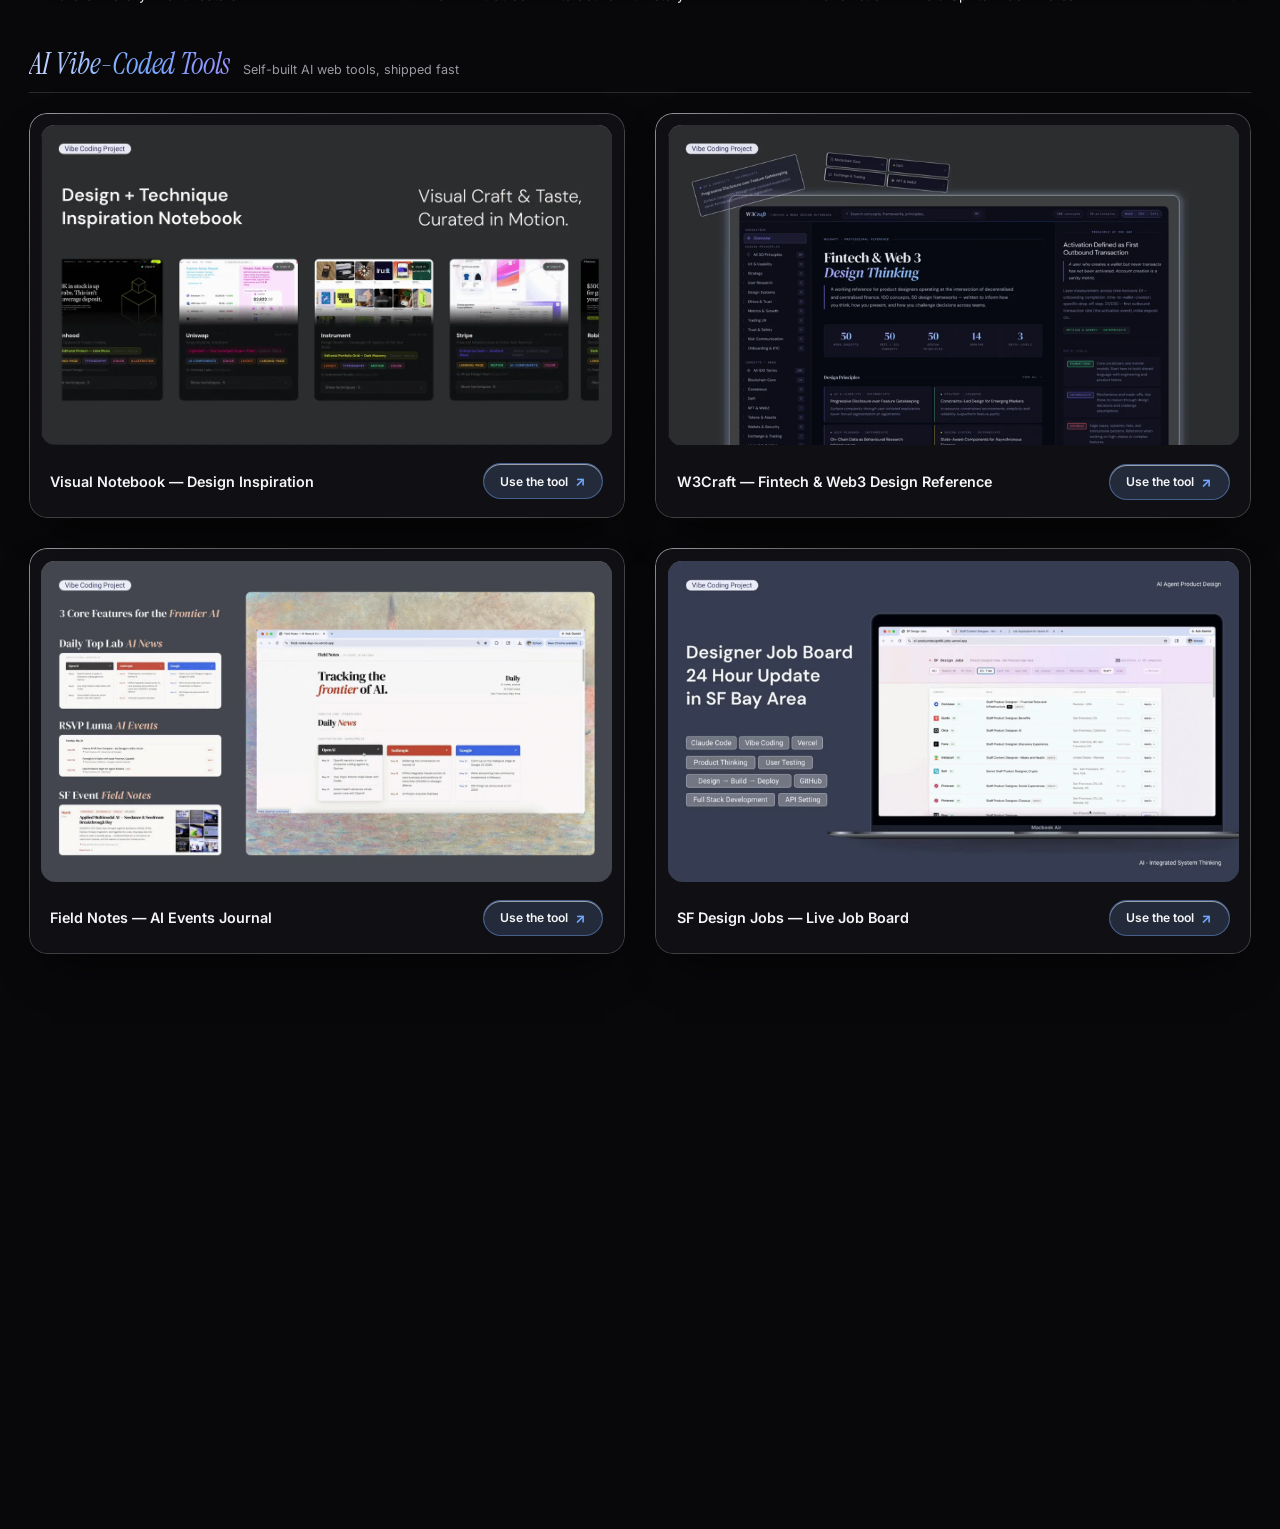
==== commit cb6b6843: "Active days: combine original and new account (99 + 74 = 173) Co-Authored-By: Claude Opus 5.5 <norep" ====
--- a/index.html
+++ b/index.html
@@ -94,7 +94,7 @@
             <div class="ai-stat"><b>379</b><span data-i18n="ai.sessions">Sessions</span></div>
             <div class="ai-stat"><b>133K</b><span data-i18n="ai.messages">Messages</span></div>
             <div class="ai-stat"><b>22.9B</b><span data-i18n="ai.tokens">Tokens</span></div>
-            <div class="ai-stat"><b>74</b><span data-i18n="ai.days">Active days</span></div>
+            <div class="ai-stat"><b>173</b><span data-i18n="ai.days">Active days</span></div>
             <div class="ai-stat"><b>737</b><span data-i18n="ai.prs">Shipped PRs</span></div>
             <div class="ai-stat"><b class="sm">Opus 5.5</b><span data-i18n="ai.model">Top model</span></div>
           </div>
--- a/styles.css
+++ b/styles.css
@@ -7,7 +7,7 @@
   --accent: #75A8FF;
   --accent-2: #5FC8FF;
   --accent-3: #9E8CFF;
-  --radius: 24px;
+  --radius: 20px;
   --card-bw: 1.6px;
   --gap: 12px;
   --ease: cubic-bezier(.22,.61,.36,1);
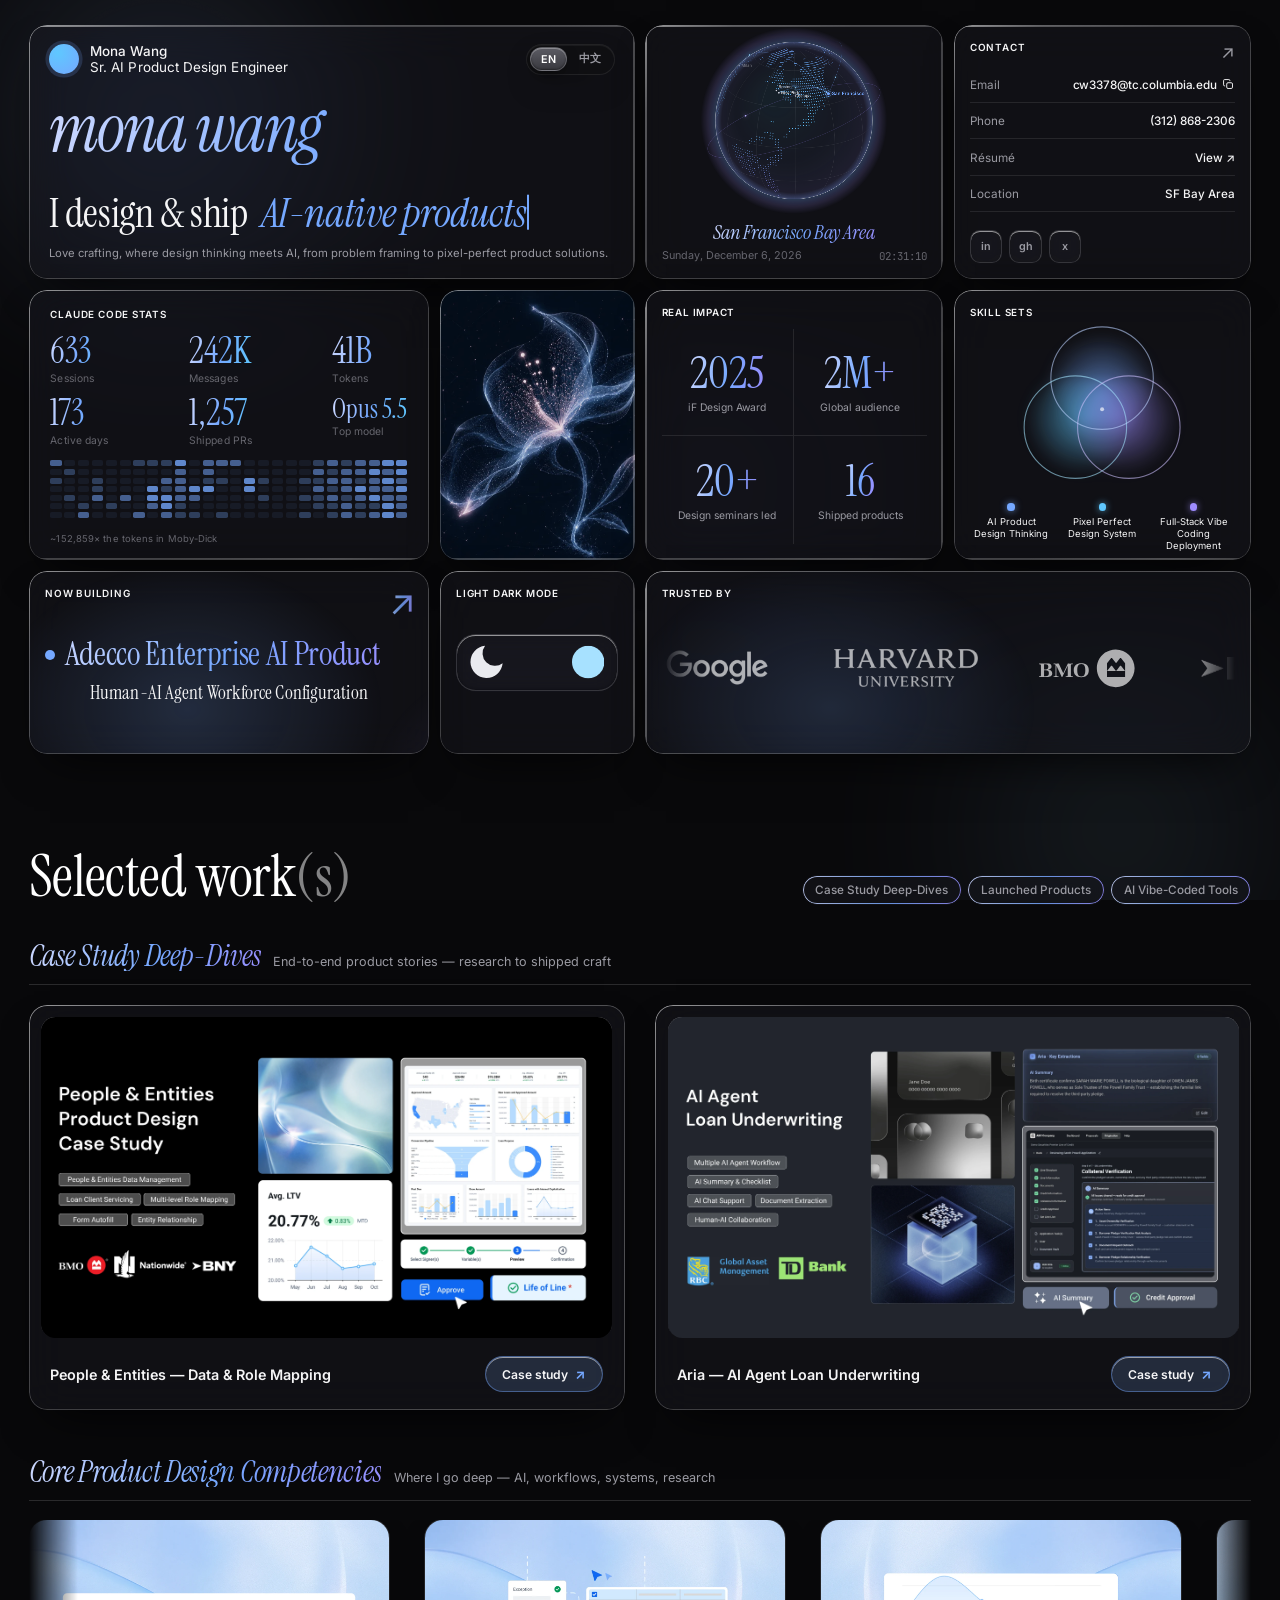
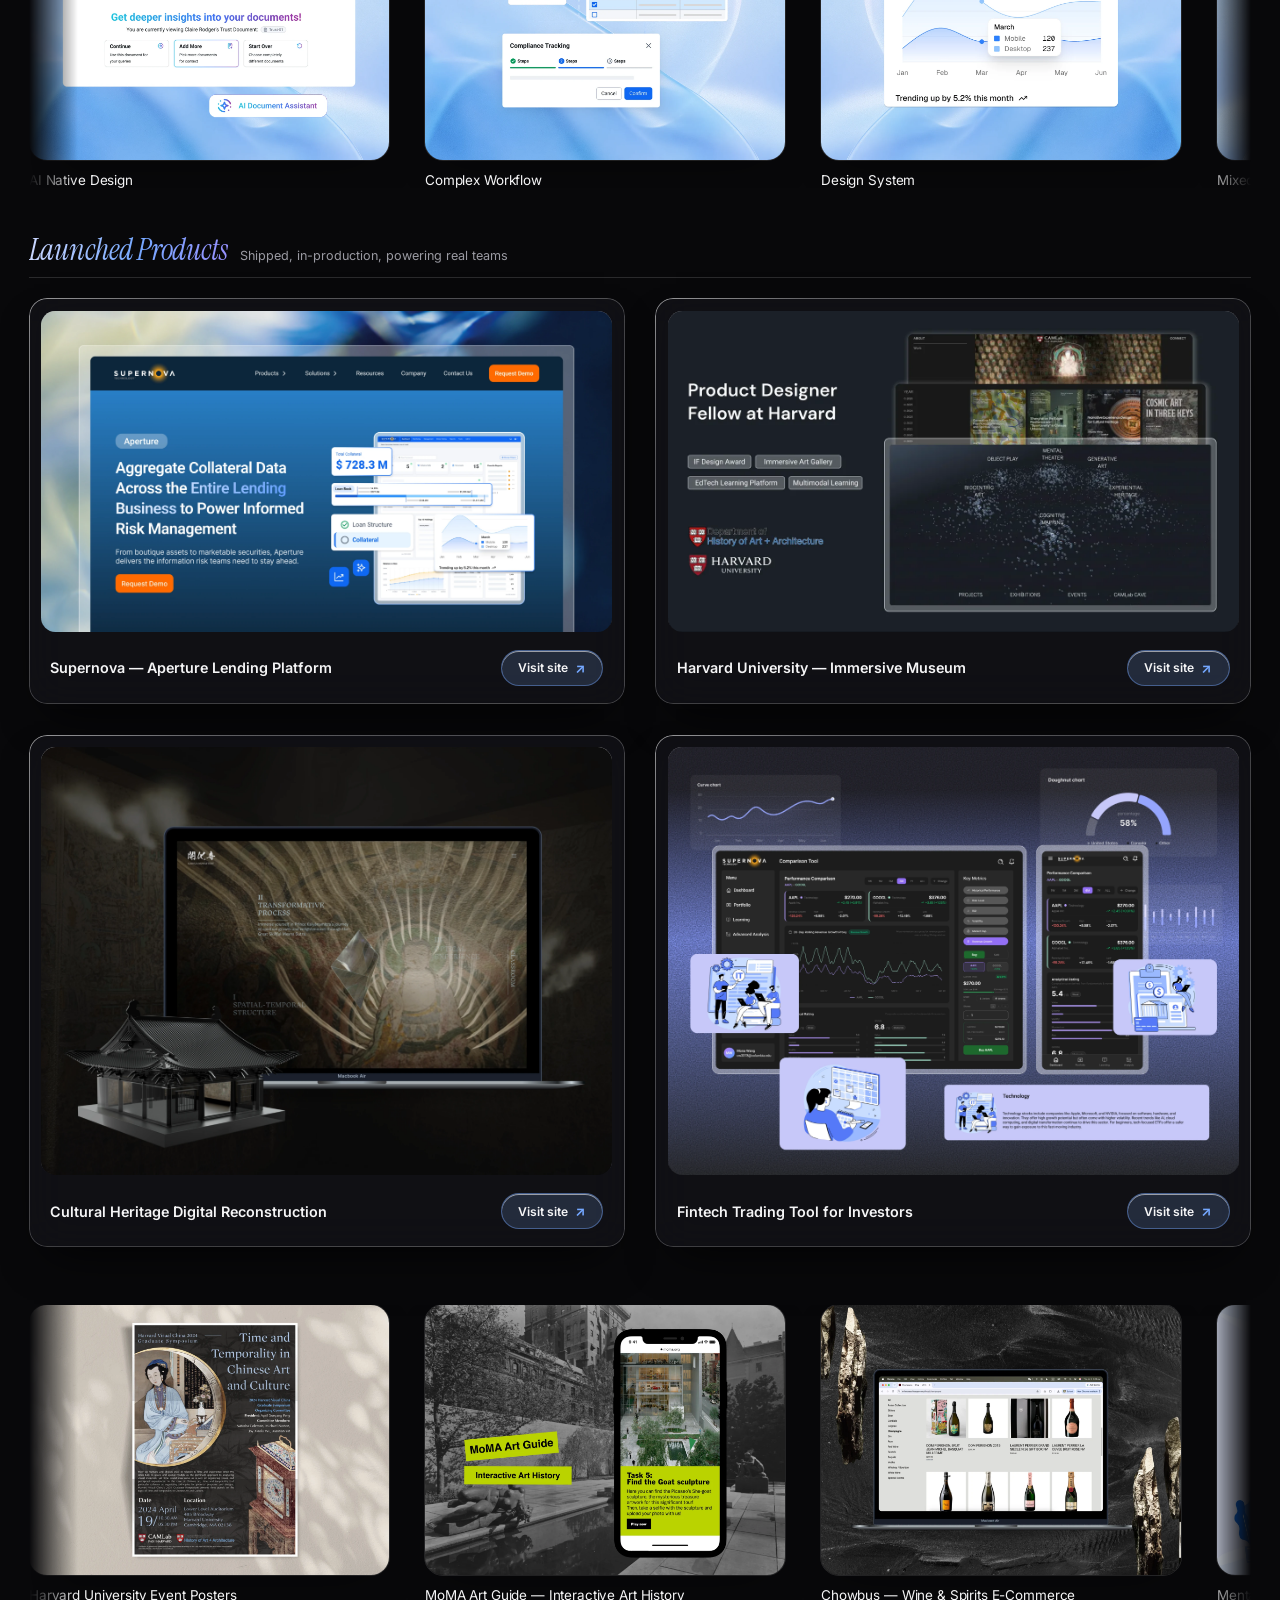
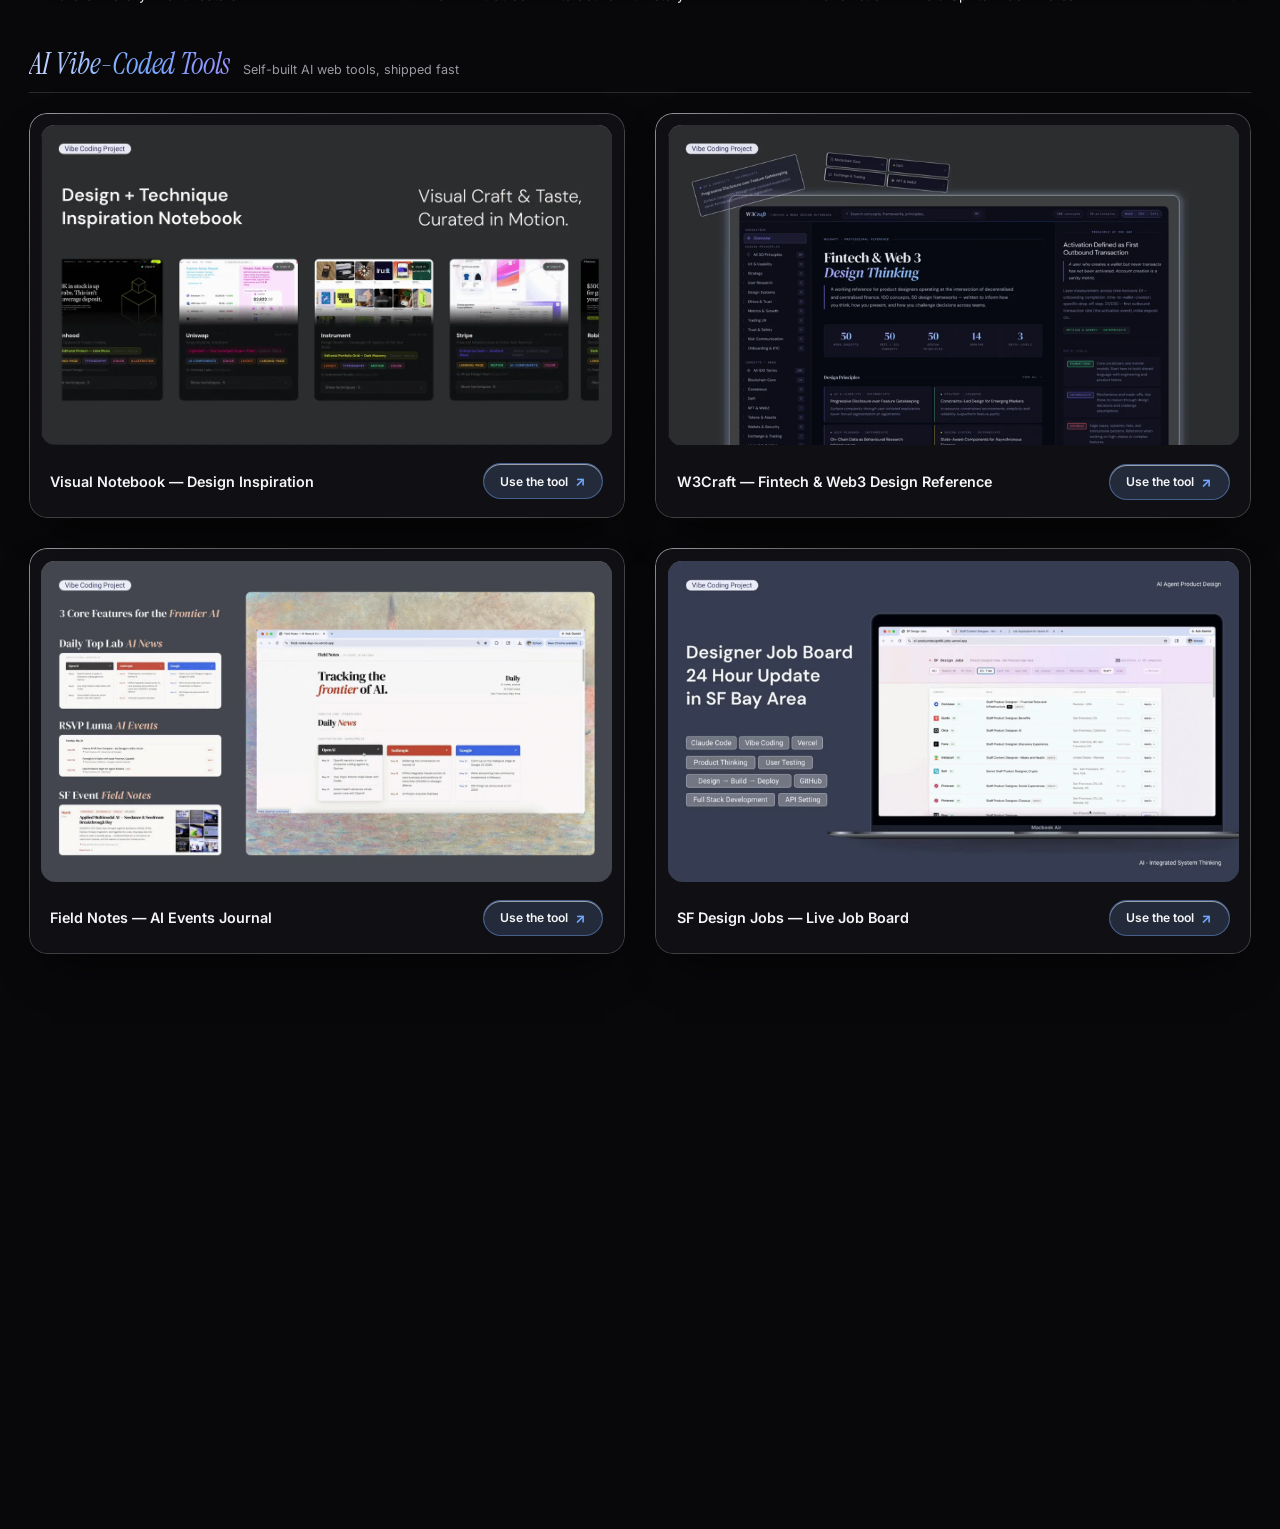
==== commit 9d487a75: "Claude Code Stats: sum original and new account figures Sessions 254+379=633, messages 109K+132.6K=2" ====
--- a/index.html
+++ b/index.html
@@ -91,11 +91,11 @@
         <article class="card card--ai" style="--c:4; --r:3;">
           <span class="card-label" data-i18n="label.ai">Claude Code Stats</span>
           <div class="ai-stats">
-            <div class="ai-stat"><b>379</b><span data-i18n="ai.sessions">Sessions</span></div>
-            <div class="ai-stat"><b>133K</b><span data-i18n="ai.messages">Messages</span></div>
-            <div class="ai-stat"><b>22.9B</b><span data-i18n="ai.tokens">Tokens</span></div>
+            <div class="ai-stat"><b>633</b><span data-i18n="ai.sessions">Sessions</span></div>
+            <div class="ai-stat"><b>242K</b><span data-i18n="ai.messages">Messages</span></div>
+            <div class="ai-stat"><b>41B</b><span data-i18n="ai.tokens">Tokens</span></div>
             <div class="ai-stat"><b>173</b><span data-i18n="ai.days">Active days</span></div>
-            <div class="ai-stat"><b>737</b><span data-i18n="ai.prs">Shipped PRs</span></div>
+            <div class="ai-stat"><b>1,257</b><span data-i18n="ai.prs">Shipped PRs</span></div>
             <div class="ai-stat"><b class="sm">Opus 5.5</b><span data-i18n="ai.model">Top model</span></div>
           </div>
           <div class="ai-heat" role="img" aria-label="Daily Claude Code activity across both accounts over the past six months">
@@ -126,7 +126,7 @@
             <i class="hc l3"></i><i class="hc l2"></i><i class="hc l3"></i><i class="hc l2"></i><i class="hc l2"></i><i class="hc l3"></i><i class="hc l3"></i>
             <i class="hc l3"></i><i class="hc l3"></i><i class="hc l2"></i><i class="hc l3"></i><i class="hc l2"></i><i class="hc l2"></i><i class="hc l2"></i>
           </div>
-          <p class="ai-foot" data-i18n="ai.foot">~85,459× the tokens in Moby-Dick</p>
+          <p class="ai-foot" data-i18n="ai.foot">~152,859× the tokens in Moby-Dick</p>
         </article>
 
         <!-- DIGITAL FLORA -->
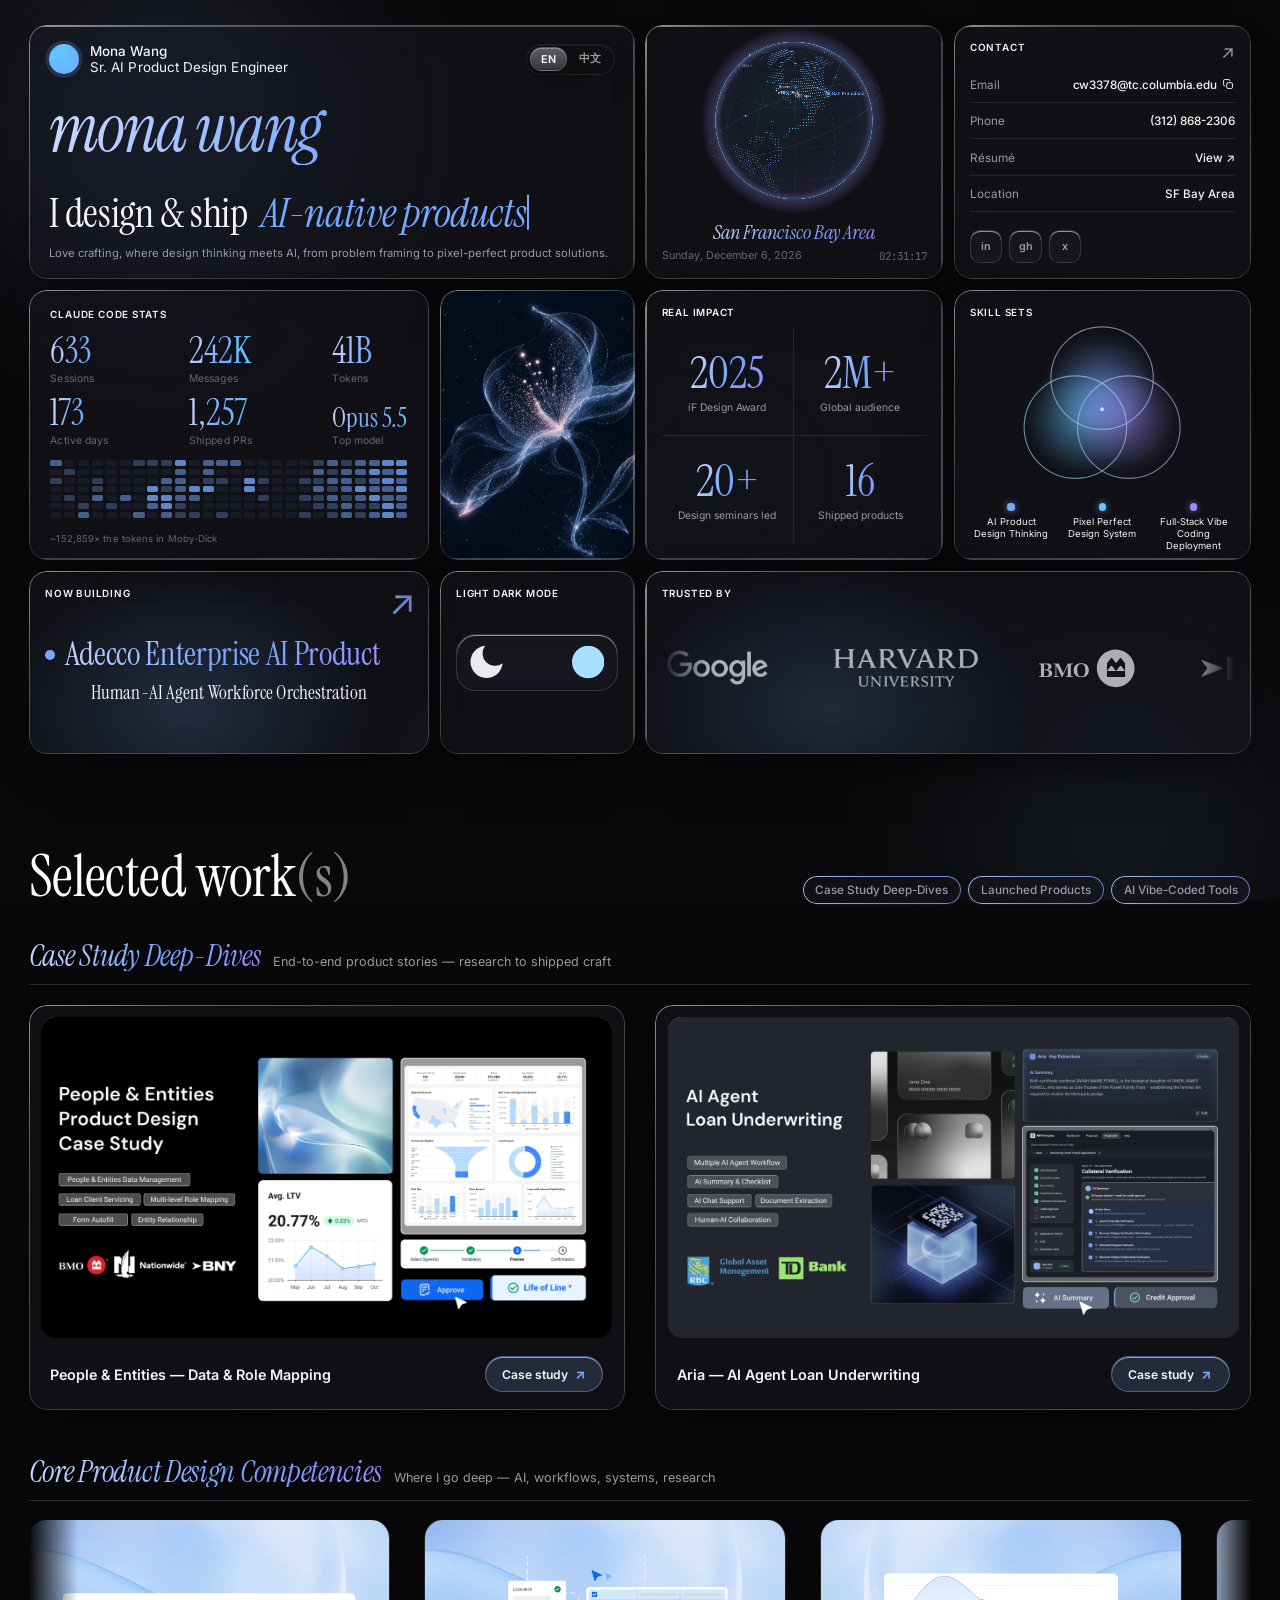
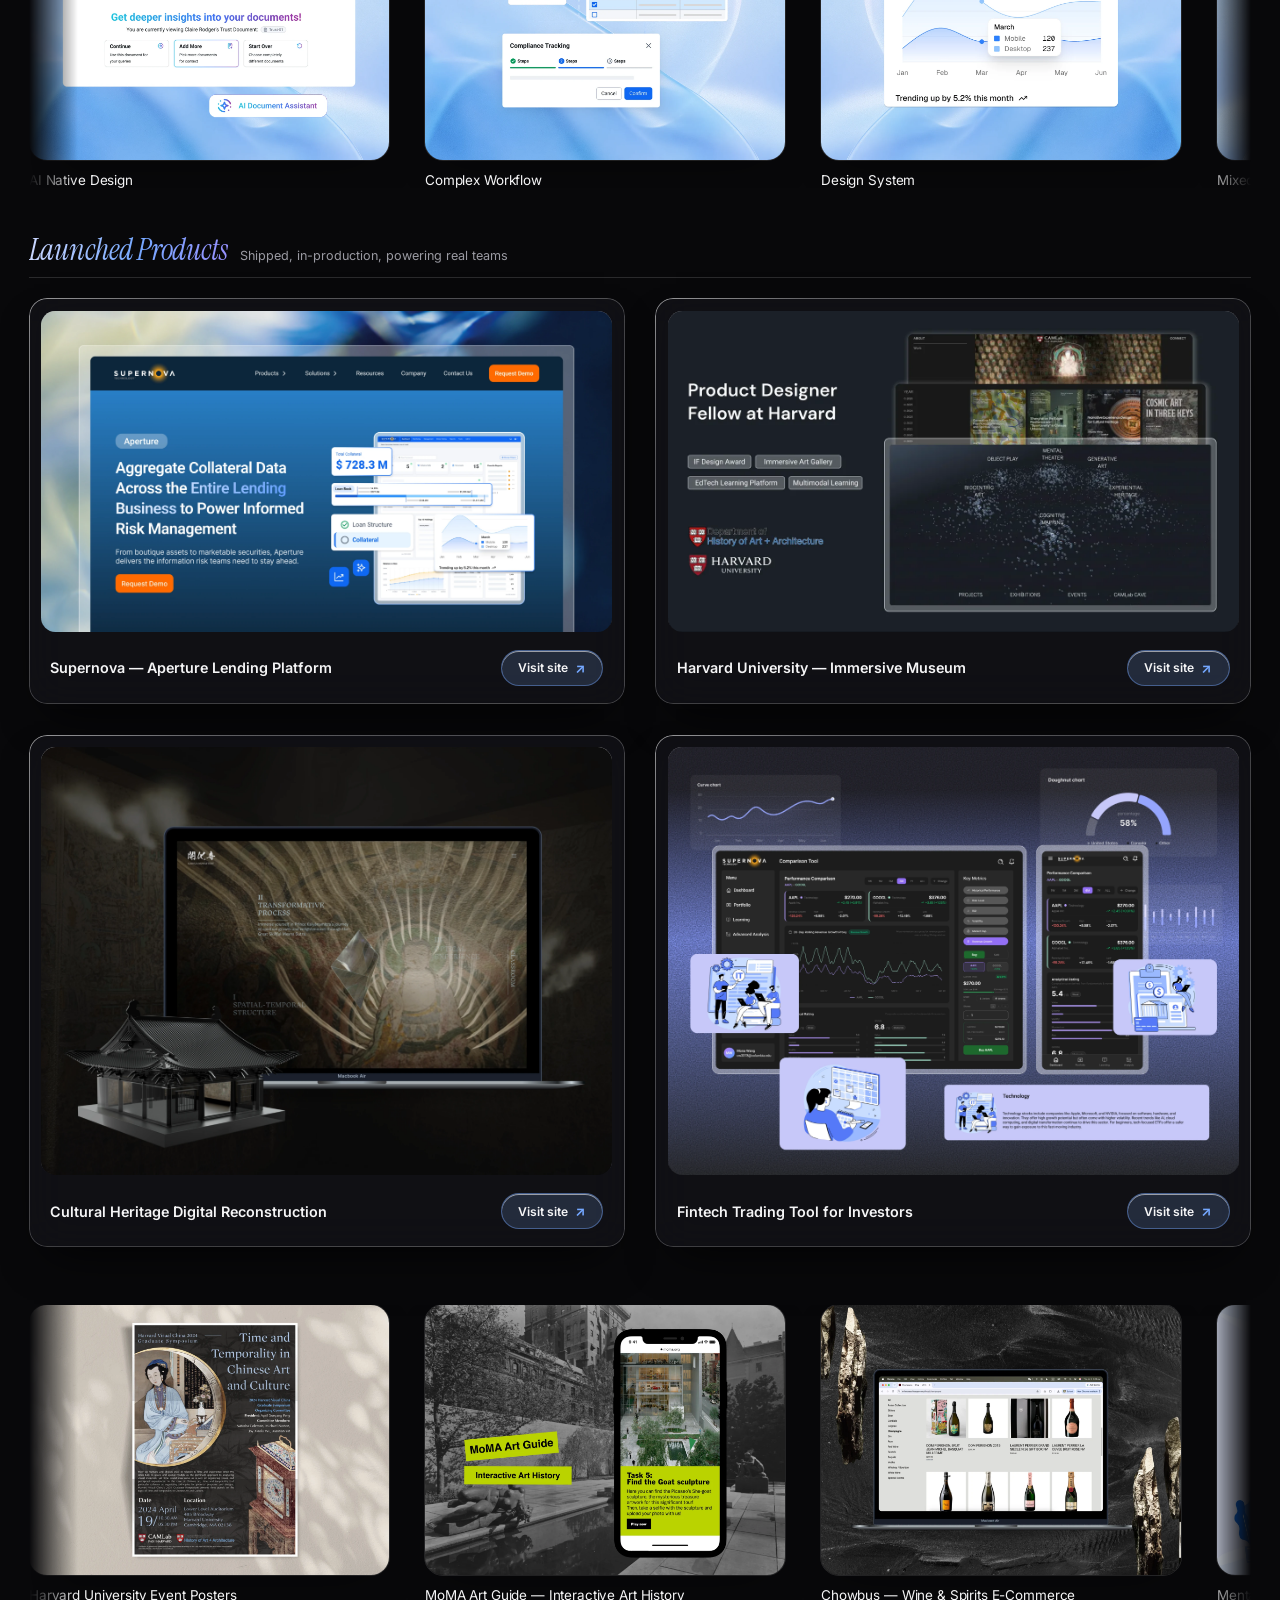
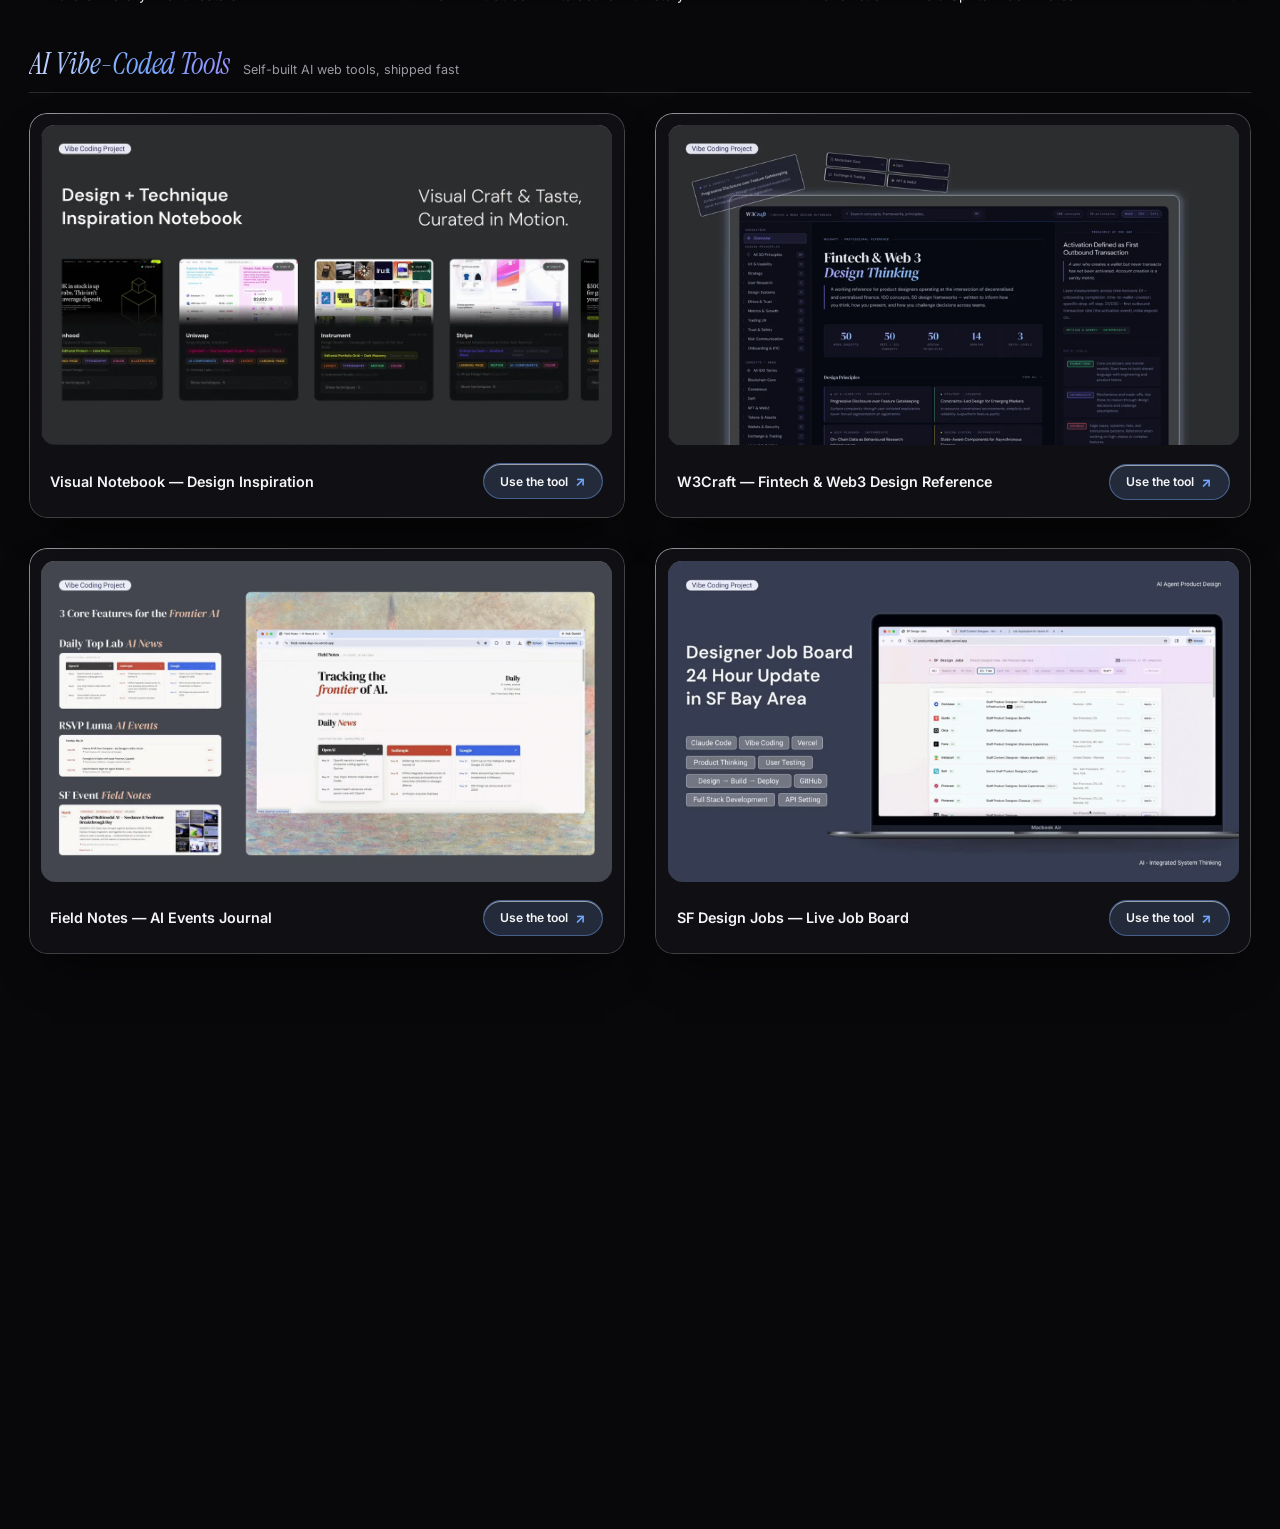
==== commit 7464b774: "Now Building: 'Workforce Configuration' -> 'Workforce Orchestration' Updates the subtitle in the pag" ====
--- a/index.html
+++ b/index.html
@@ -214,7 +214,7 @@
           <div class="now-body">
             <div class="now-title"><span class="pulse" aria-hidden="true"></span><span data-i18n="now.title">Adecco Enterprise AI Product</span></div>
           </div>
-          <div class="now-sub" data-i18n="now.sub">Human-AI Agent Workforce Configuration</div>
+          <div class="now-sub" data-i18n="now.sub">Human-AI Agent Workforce Orchestration</div>
         </a>
 
         <!-- CLIENTS -->
--- a/styles.css
+++ b/styles.css
@@ -348,7 +348,7 @@
 /* content-width columns spread edge to edge, so the row reads evenly
    distributed instead of three left-aligned thirds */
 .ai-stats { display: grid; grid-template-columns: repeat(3, auto); justify-content: space-between; gap: 14px 10px; margin-top: 4px; }
-.ai-stat { display: flex; flex-direction: column; gap: 2px; }
+.ai-stat { display: flex; flex-direction: column; justify-content: flex-end; gap: 2px; }
 .ai-stat b {
   font-family: "Instrument Serif", serif; font-weight: 400;
   font-size: clamp(30px, 3.1vw, 43px); line-height: 1;
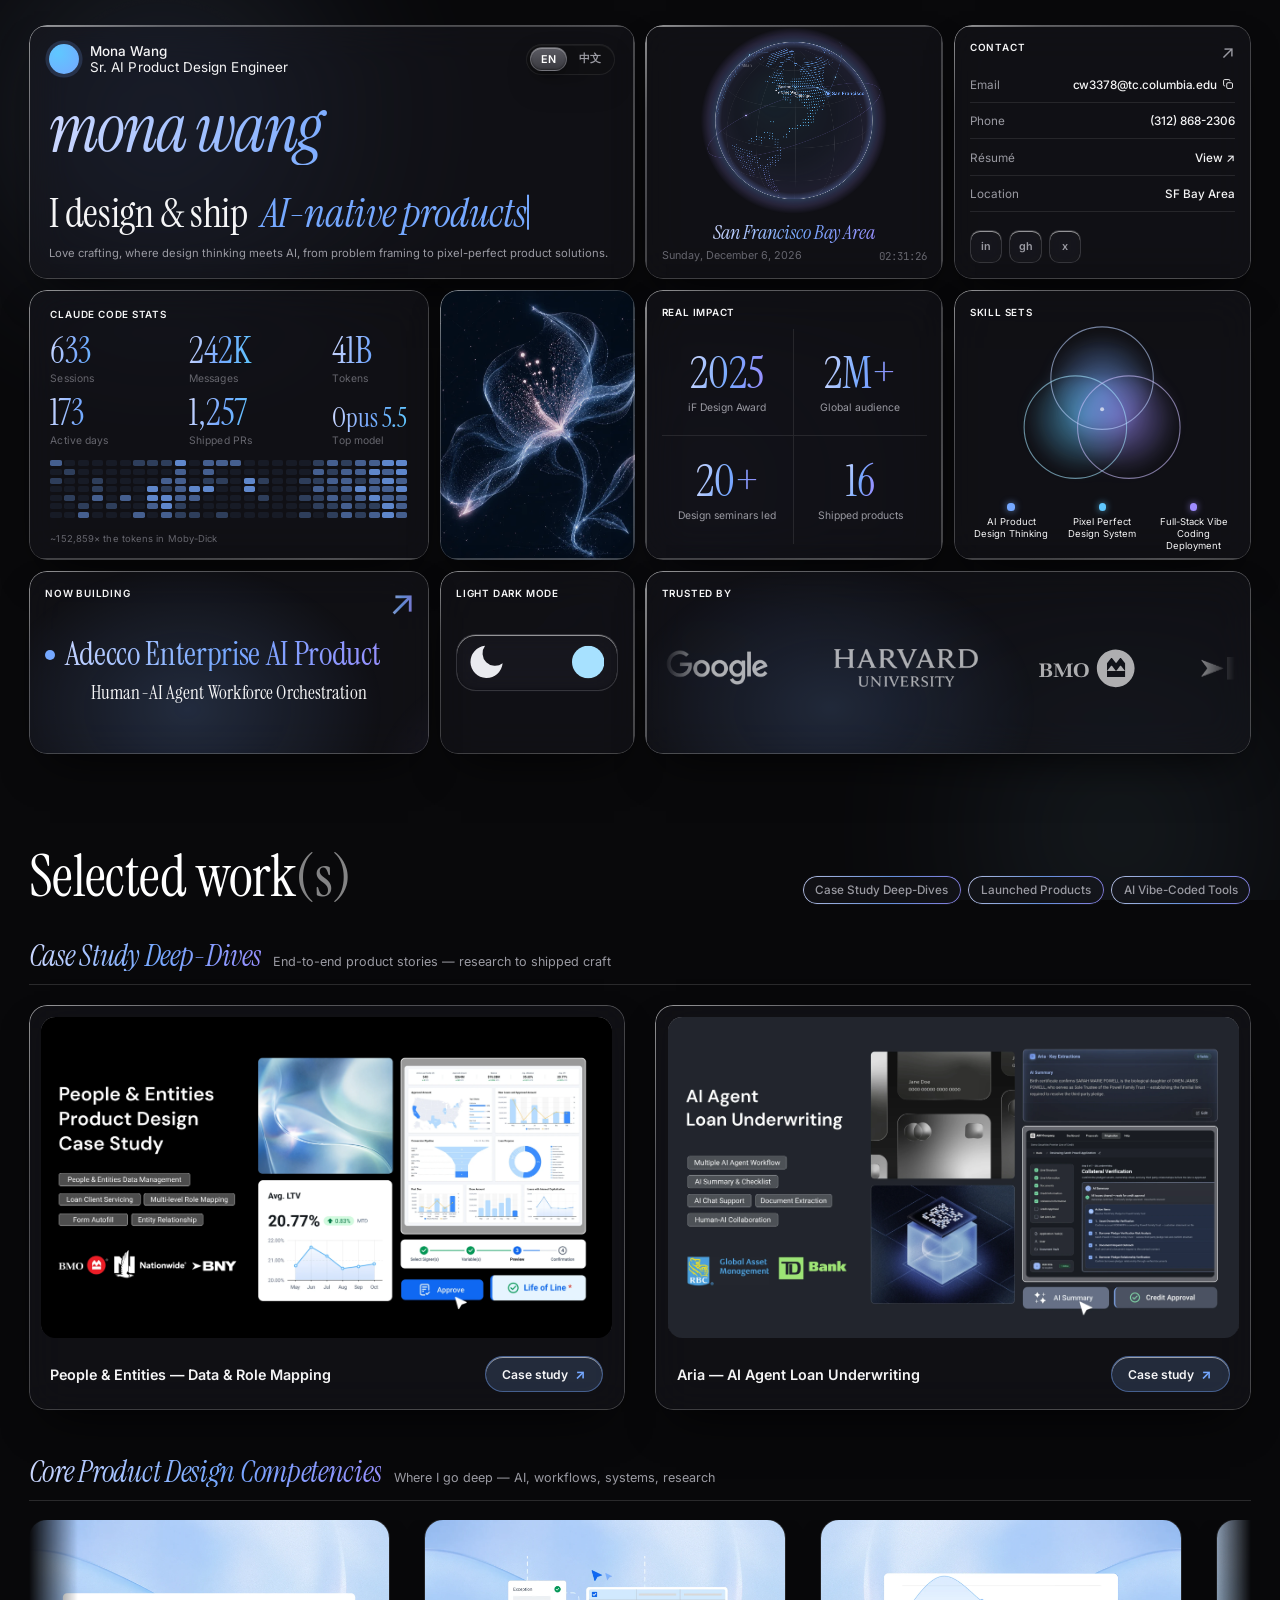
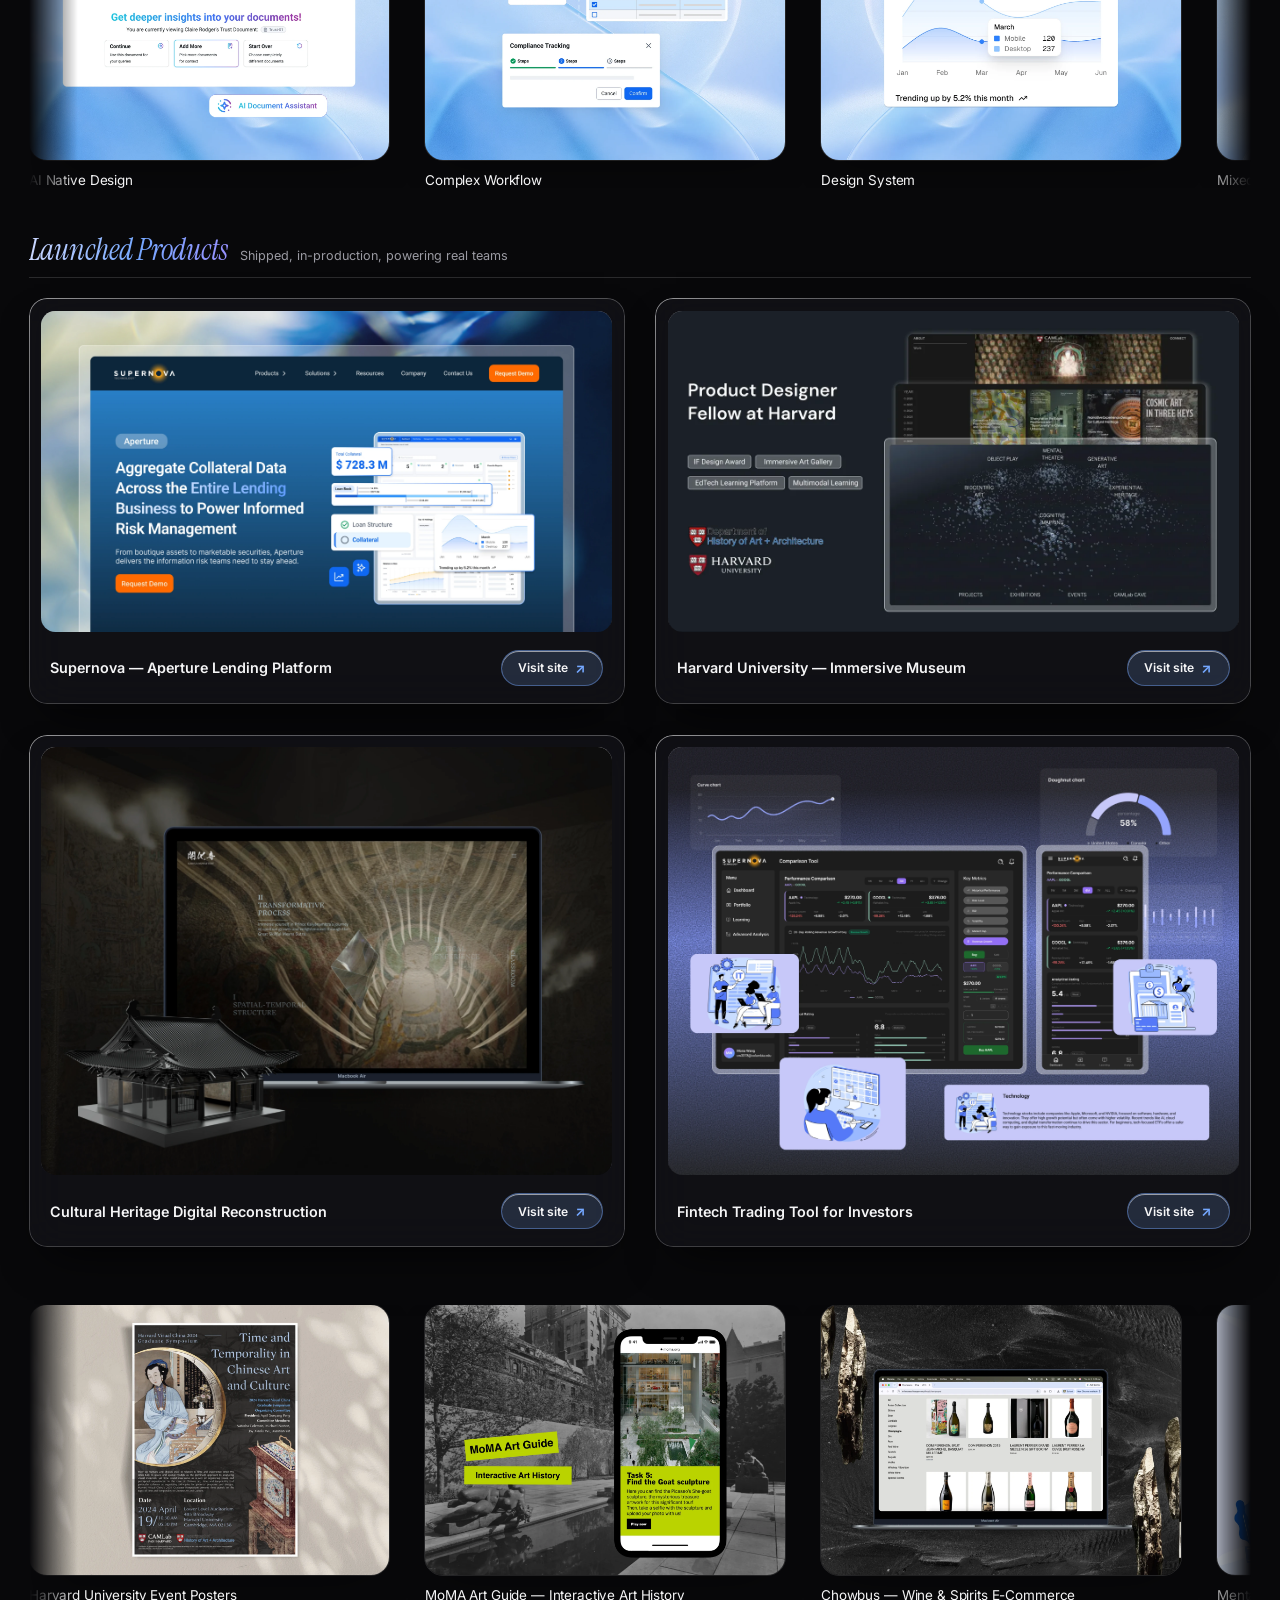
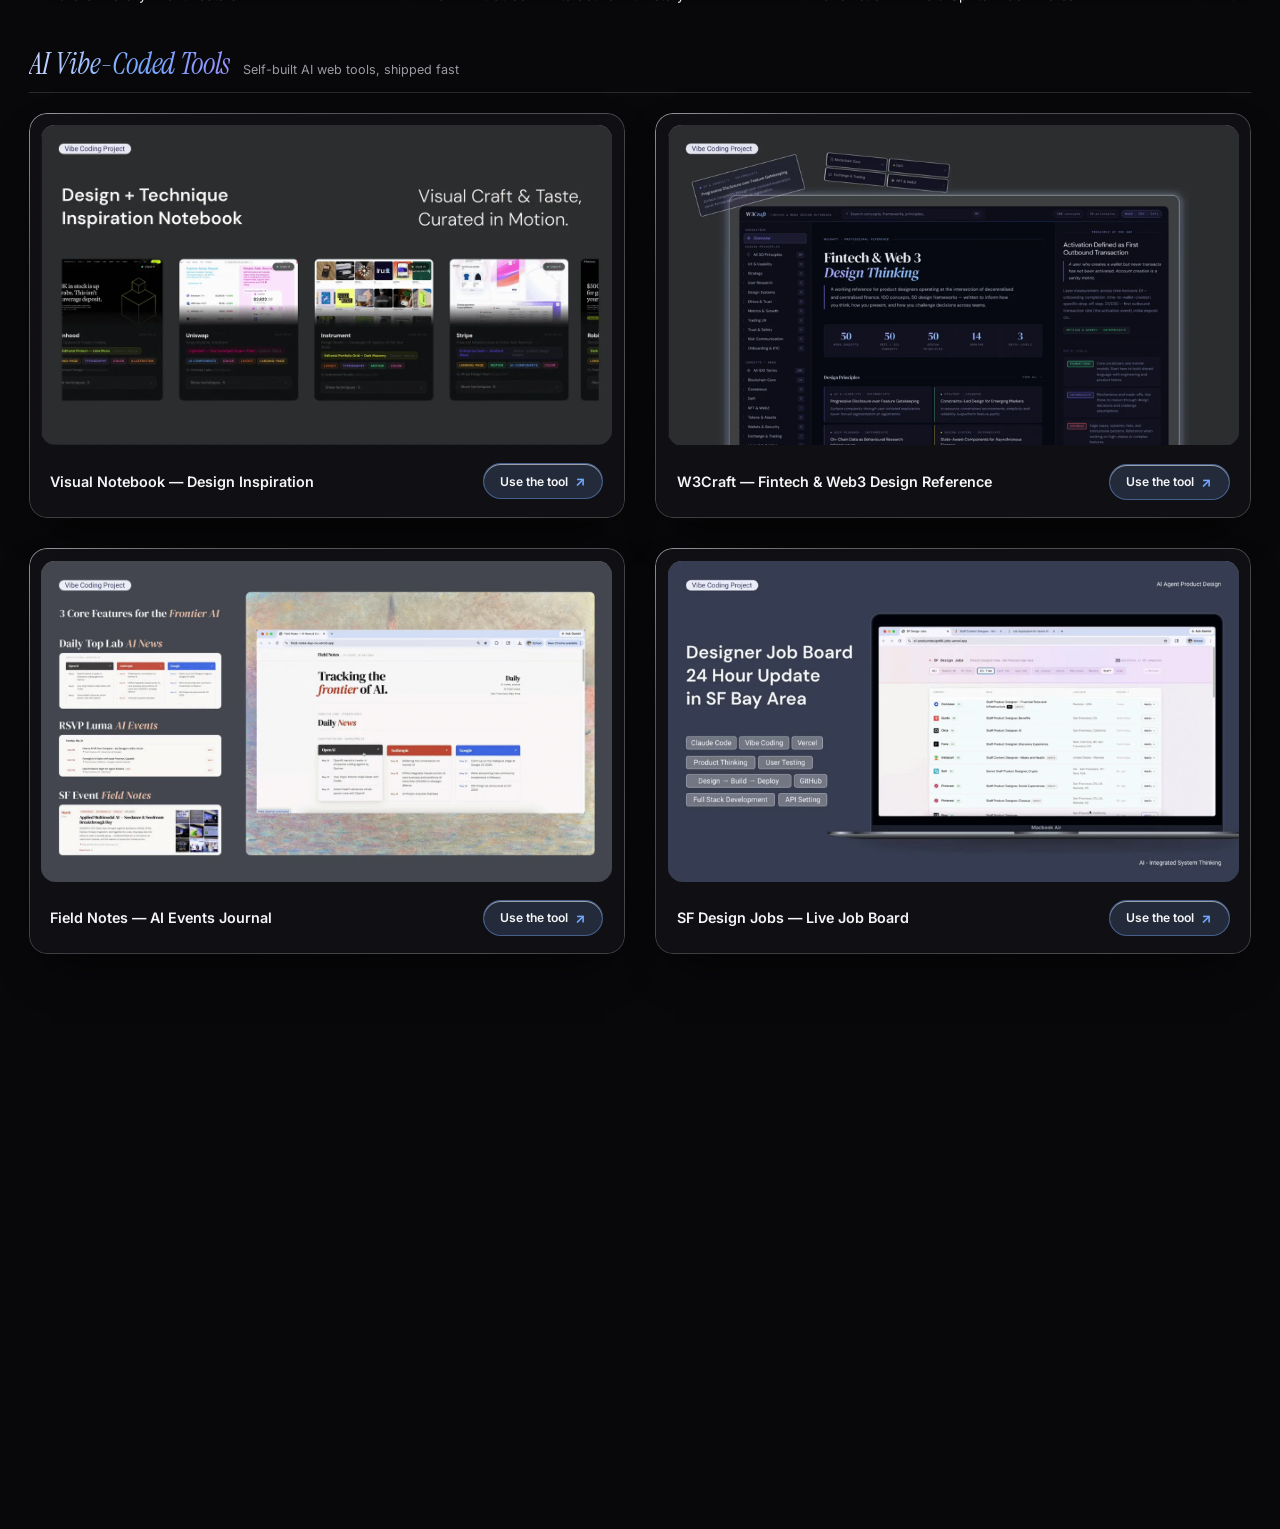
==== commit 6445613f: "Fintech Trading Tool card: remove outbound link The card linked to monachuzhewang.com/work/specialis" ====
--- a/index.html
+++ b/index.html
@@ -334,13 +334,13 @@
               <span class="wf-cta" data-i18n="cta.visit">Visit site</span>
             </div>
           </a>
-          <a class="work-feature" href="https://monachuzhewang.com/work/specialists-9bn67-9f85l" target="_blank" rel="noopener">
+          <div class="work-feature">
             <img class="wf-img" src="assets/work-fintech-edu.webp" alt="Fintech Trading Tool for Investors" loading="lazy" />
             <div class="wf-meta">
               <div class="wf-title" data-i18n="wf.fintech">Fintech Trading Tool for Investors</div>
               <span class="wf-cta" data-i18n="cta.visit">Visit site</span>
             </div>
-          </a>
+          </div>
         </div>
 
         <!-- MORE LAUNCHED · sliding cover gallery -->
